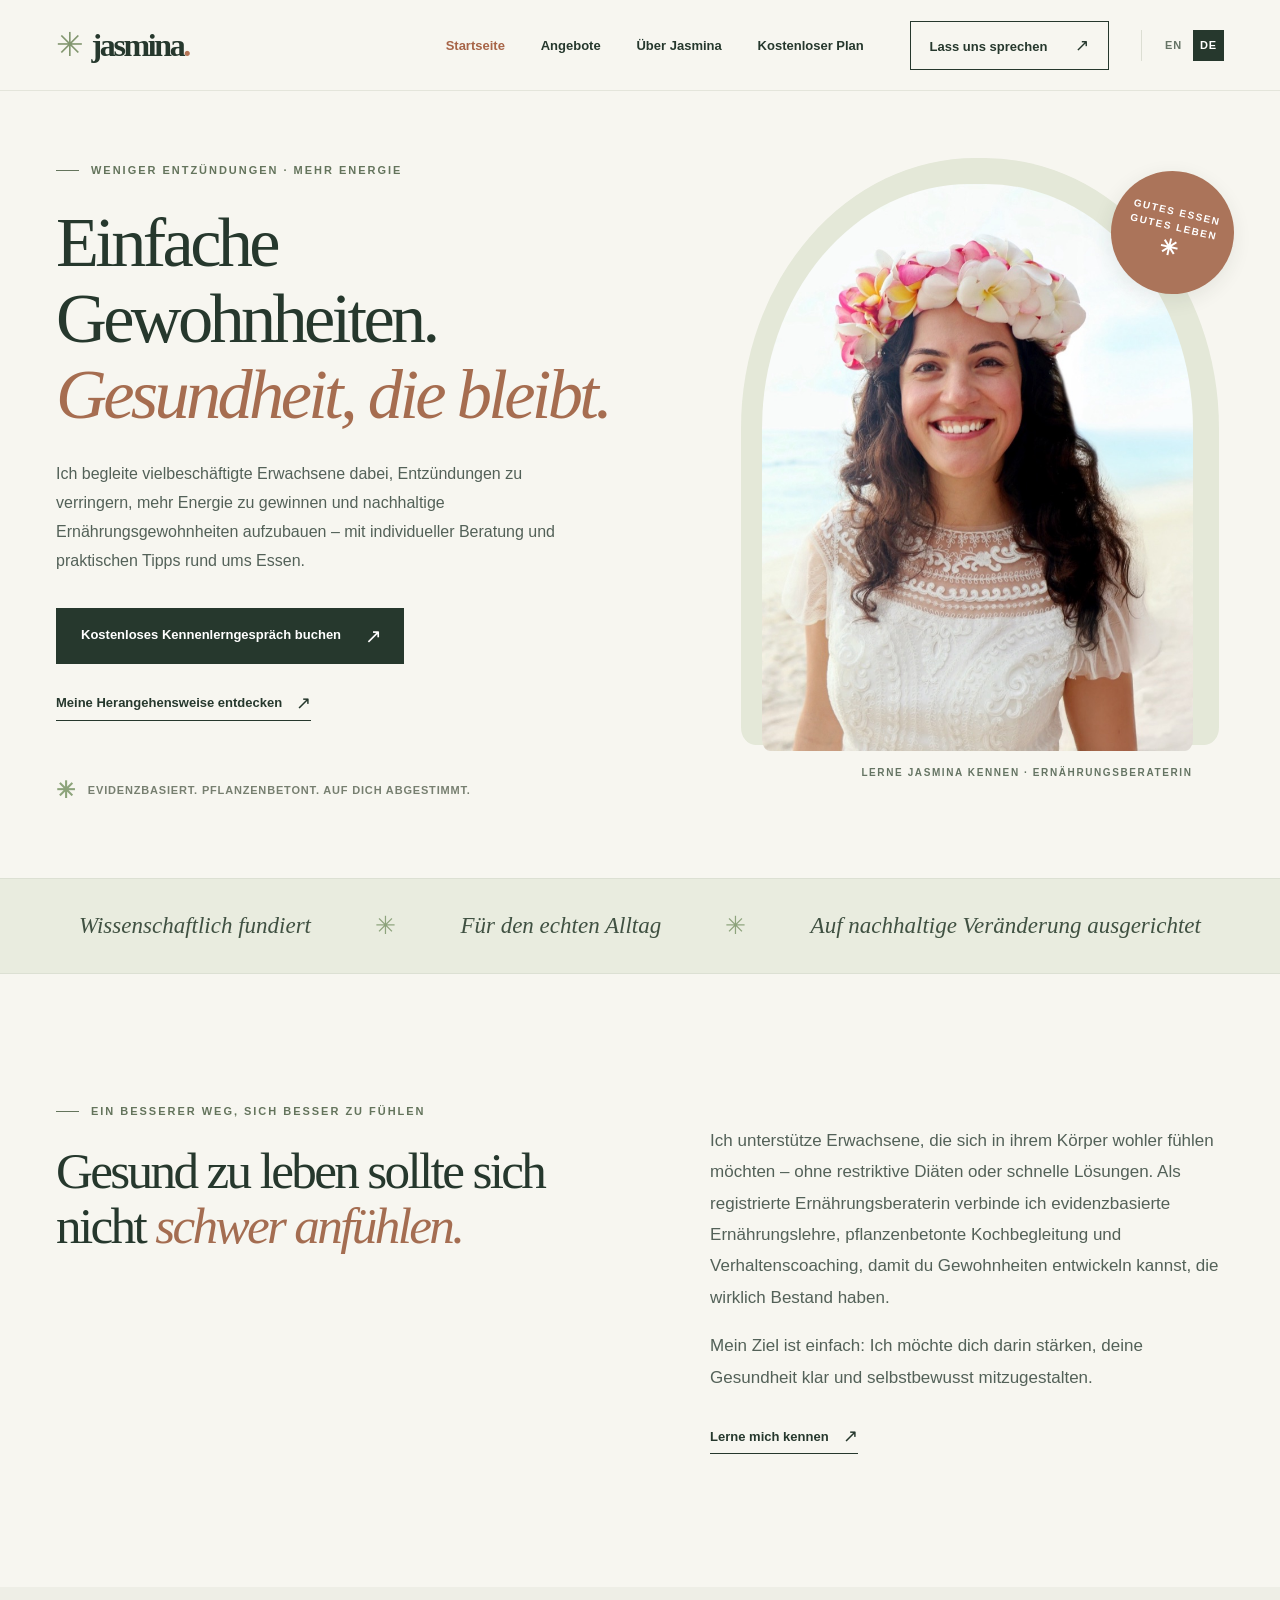
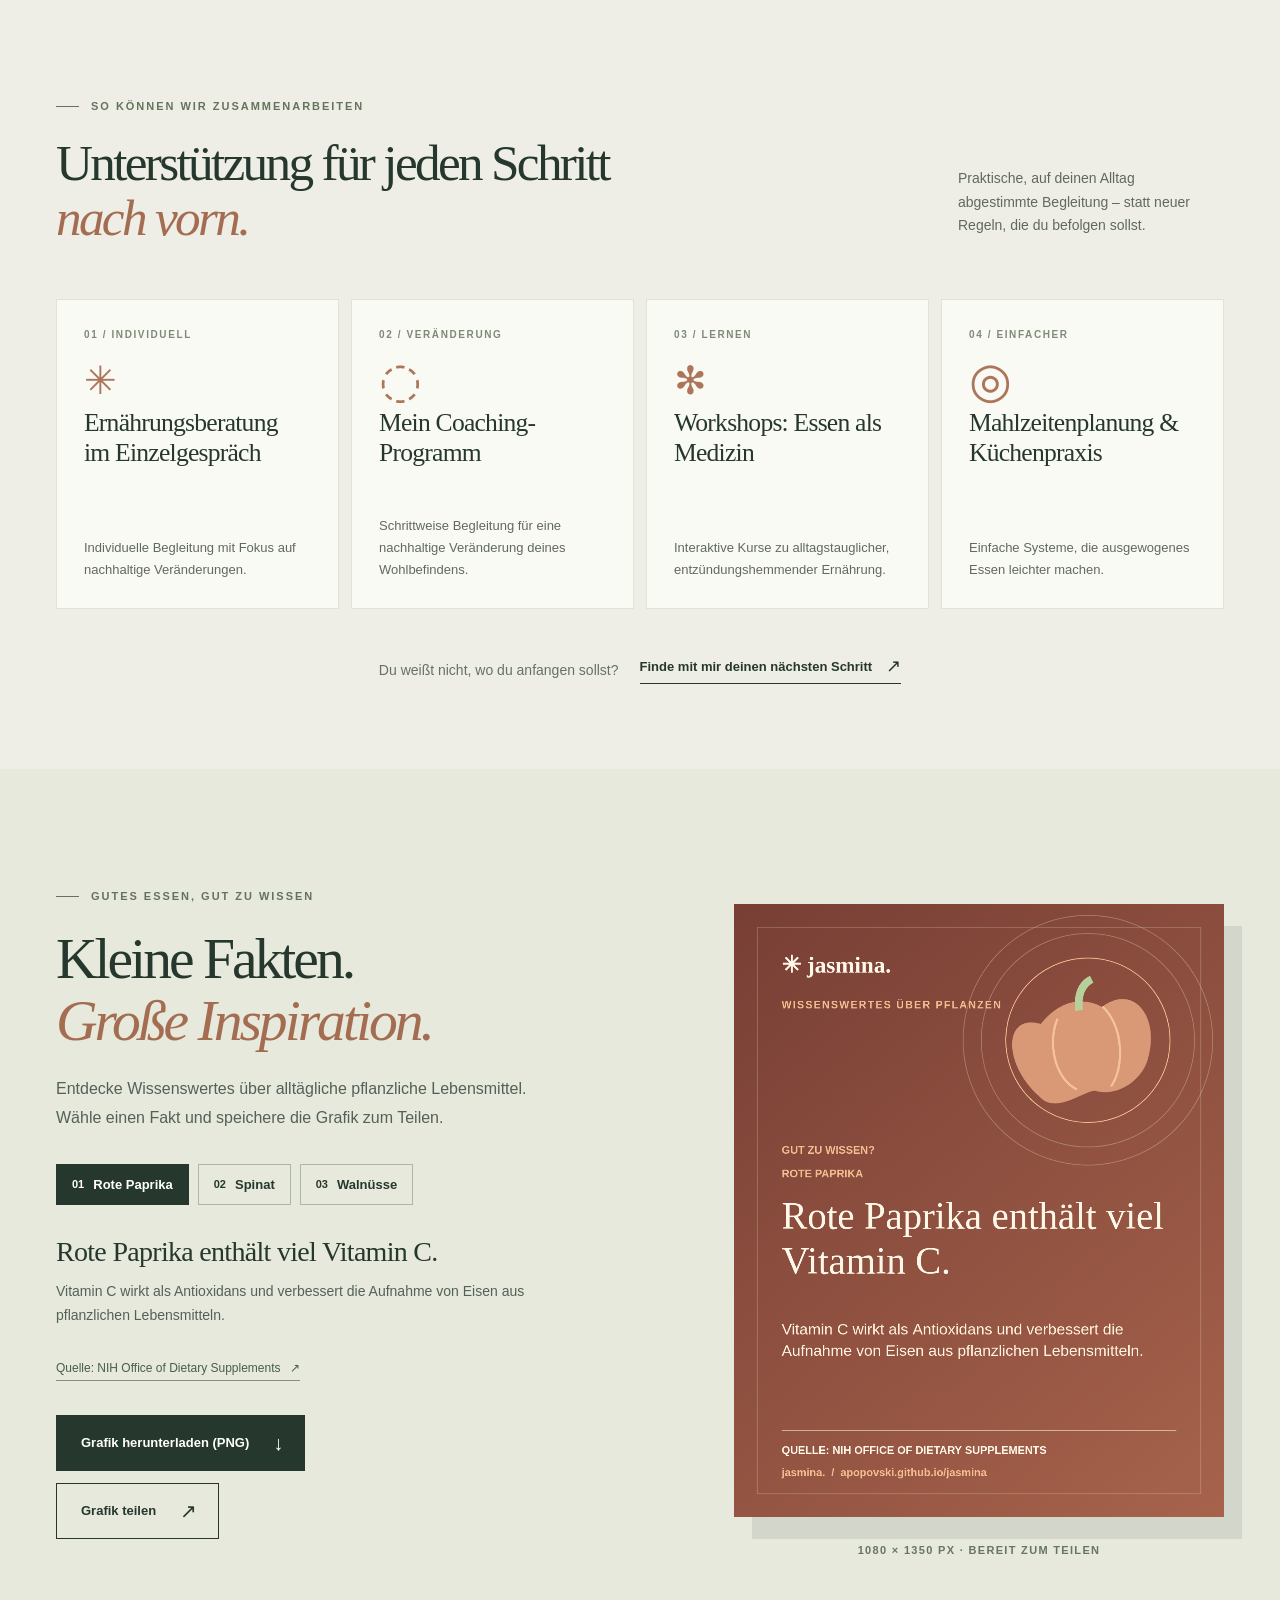
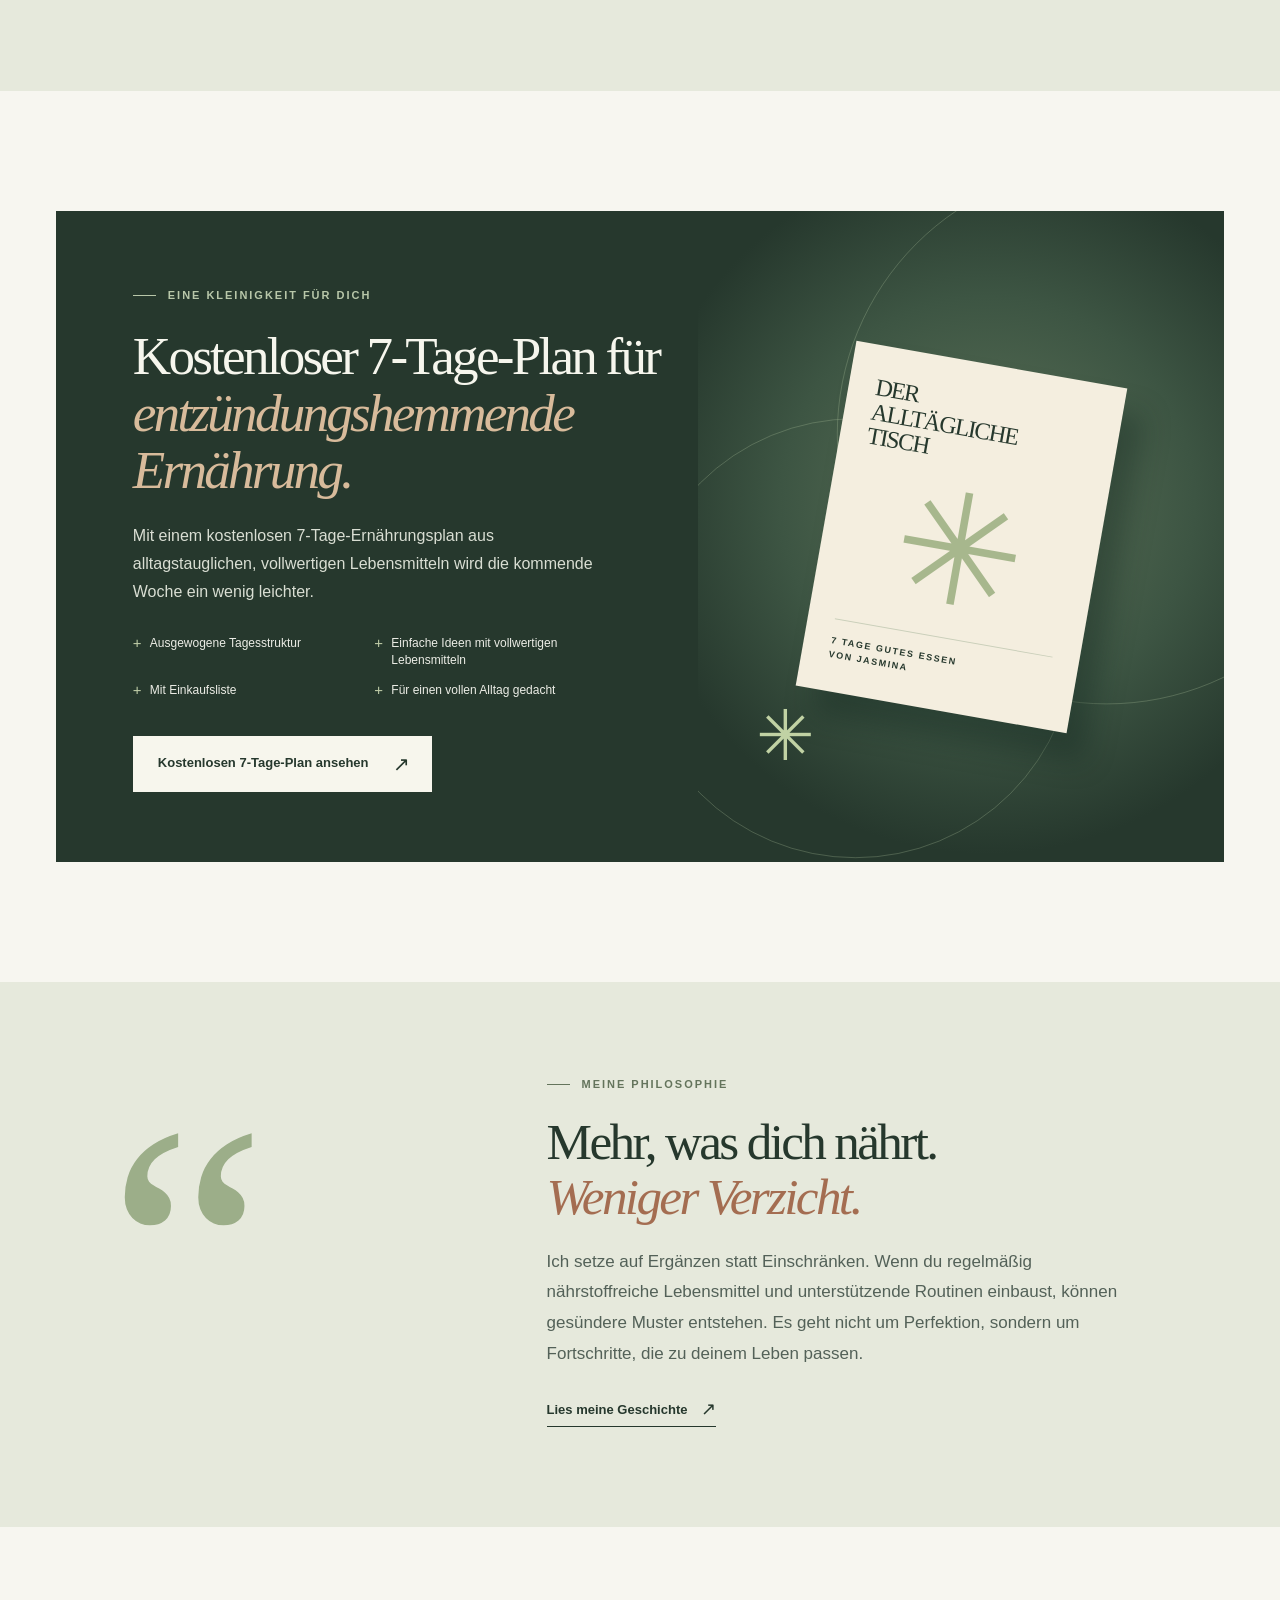
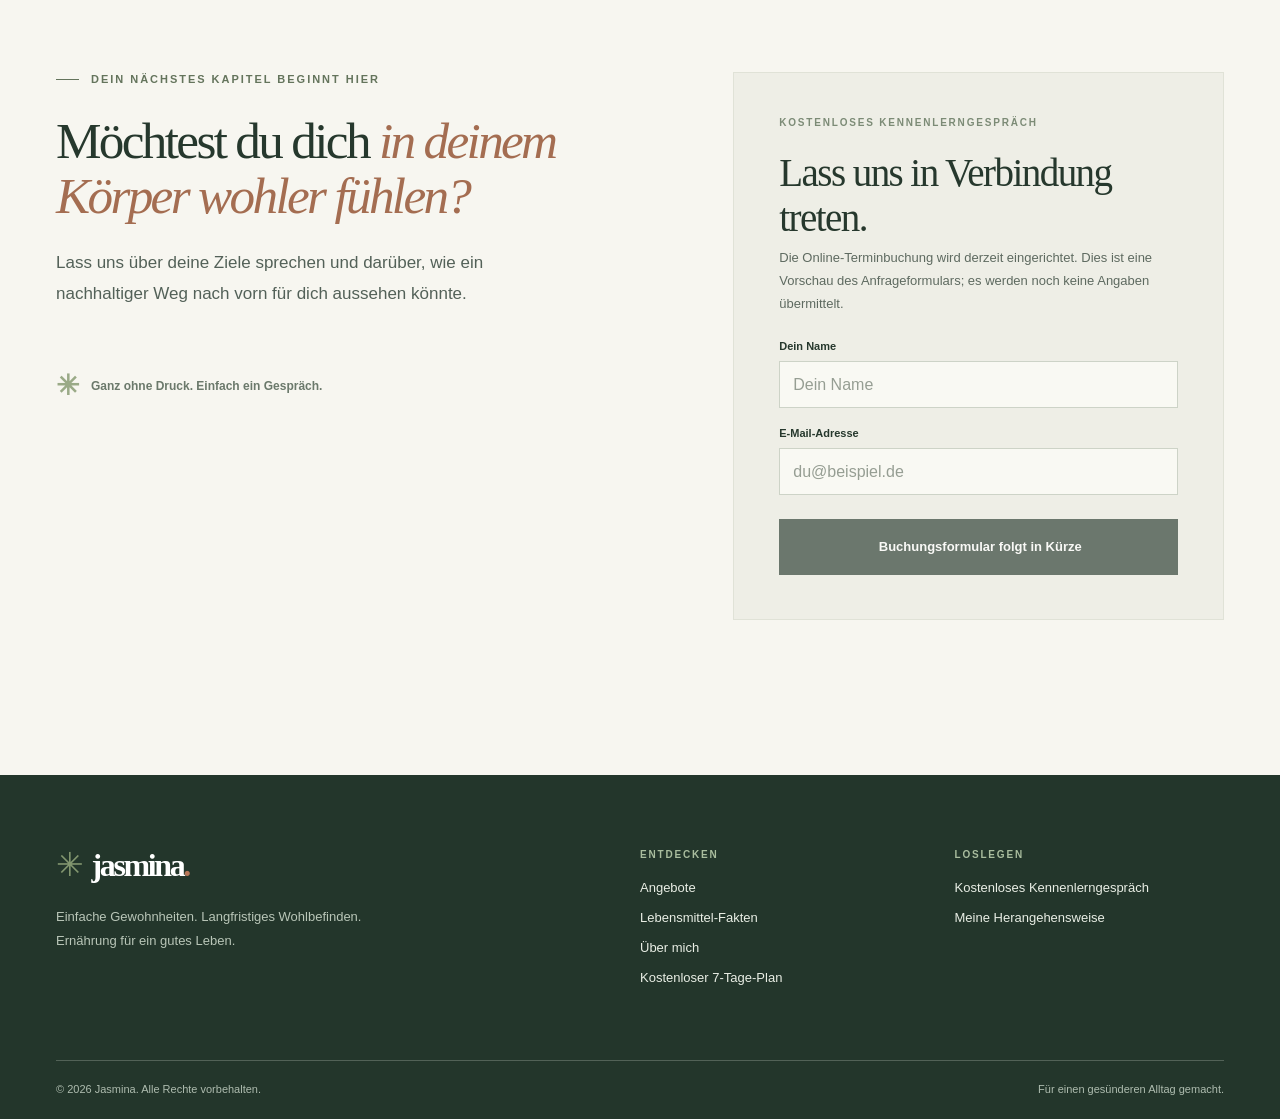
==== de/index.html @ ae45ff2d "Refresh cached sharing assets on published pages Co-authored-by: Copilot <223556219+Copilot@users.no" ====
<!doctype html>
<html lang="de">
  <head>
    <meta charset="utf-8">
    <meta name="viewport" content="width=device-width, initial-scale=1">
    <meta name="theme-color" content="#f7f6f0">
    <meta name="description" content="Individuelle Ernährungsberatung für vielbeschäftigte Erwachsene. Jasmina begleitet dich mit alltagstauglicher, evidenzbasierter Beratung dabei, dein Wohlbefinden zu fördern und nachhaltige Gewohnheiten aufzubauen.">
    <title>Ernährungsberatung für mehr Energie und langfristiges Wohlbefinden | Jasmina</title>
    <link rel="canonical" href="https://apopovski.github.io/jasmina/de/">
    <link rel="alternate" hreflang="en" href="https://apopovski.github.io/jasmina/">
    <link rel="alternate" hreflang="de" href="https://apopovski.github.io/jasmina/de/">
    <link rel="alternate" hreflang="x-default" href="https://apopovski.github.io/jasmina/">
    <link rel="icon" href="../favicon.svg" type="image/svg+xml">
    <link rel="stylesheet" href="../styles.css?v=share-2">
    <link rel="preload" as="image" href="../images/Jasmina-optimized.jpg">
    <meta property="og:type" content="website">
    <meta property="og:title" content="Einfache Gewohnheiten. Langfristiges Wohlbefinden. | Jasmina">
    <meta property="og:description" content="Individuelle, alltagstaugliche Ernährungsberatung für vielbeschäftigte Erwachsene – ohne restriktive Diäten.">
    <script type="application/ld+json">
      {
        "@context": "https://schema.org",
        "@type": "Person",
        "name": "Jasmina",
        "jobTitle": "Registrierte Ernährungsberaterin",
        "description": "Evidenzbasierte Ernährungsberatung, pflanzenbetonte Kochbegleitung und Unterstützung bei Verhaltensänderungen für nachhaltige Gesundheitsgewohnheiten.",
        "knowsAbout": ["Ernährungsberatung", "Entzündungshemmende Ernährung", "Pflanzenbetontes Kochen", "Lebensstilmedizin"]
      }
    </script>
  </head>
  <body>
    <a class="skip-link" href="#main">Zum Inhalt springen</a>
    <header class="site-header">
      <div class="nav-wrap">
        <a class="brand" href="index.html" aria-label="Jasminas Startseite"><span class="brand-icon" aria-hidden="true">✳</span> jasmina<span class="brand-dot">.</span></a>
        <button class="menu-toggle" type="button" aria-label="Navigation öffnen" aria-expanded="false" aria-controls="site-nav">
          <span></span><span></span>
        </button>
        <nav class="site-nav" id="site-nav" aria-label="Hauptnavigation">
          <a href="index.html" aria-current="page">Startseite</a>
          <a href="index.html#services">Angebote</a>
          <a href="about.html">Über Jasmina</a>
          <a href="meal-plan.html">Kostenloser Plan</a>
          <a class="nav-cta" href="#contact">Lass uns sprechen <span aria-hidden="true">↗</span></a>
        </nav>
        <div class="language-switch" aria-label="Sprache wählen"><a href="../index.html" lang="en" hreflang="en" aria-label="Zu Englisch wechseln">EN</a><a href="index.html" lang="de" hreflang="de" aria-current="page" aria-label="Deutsch, aktuelle Sprache">DE</a></div>
      </div>
    </header>

    <main id="main">
      <section class="hero section-shell" aria-labelledby="hero-title">
        <div class="hero-copy">
          <p class="eyebrow"><span class="eyebrow-line"></span> WENIGER ENTZÜNDUNGEN · MEHR ENERGIE</p>
          <h1 id="hero-title">Einfache Gewohnheiten.<br><em>Gesundheit, die bleibt.</em></h1>
          <p class="hero-text">Ich begleite vielbeschäftigte Erwachsene dabei, Entzündungen zu verringern, mehr Energie zu gewinnen und nachhaltige Ernährungsgewohnheiten aufzubauen – mit individueller Beratung und praktischen Tipps rund ums Essen.</p>
          <div class="hero-actions">
            <a class="button button-dark" href="#contact">Kostenloses Kennenlerngespräch buchen <span aria-hidden="true">↗</span></a>
            <a class="text-link" href="#approach">Meine Herangehensweise entdecken <span aria-hidden="true">↗</span></a>
          </div>
          <div class="hero-note"><span class="note-symbol" aria-hidden="true">✳</span> Evidenzbasiert. Pflanzenbetont. Auf dich abgestimmt.</div>
        </div>
        <div class="hero-visual">
          <div class="portrait-backdrop"></div>
          <div class="portrait-frame">
            <img src="../images/Jasmina-optimized.jpg" alt="Jasmina, registrierte Ernährungsberaterin, lächelt im Freien" width="1200" height="1006" fetchpriority="high">
          </div>
          <div class="hero-stamp" aria-hidden="true"><span>GUTES ESSEN<br>GUTES LEBEN</span><span class="stamp-asterisk">✳</span></div>
          <span class="hero-caption">LERNE JASMINA KENNEN · ERNÄHRUNGSBERATERIN</span>
        </div>
      </section>

      <section class="values-band" aria-label="Die Grundlage meiner Arbeit">
        <div class="section-shell values-inner">
          <span>Wissenschaftlich fundiert</span><span class="value-separator" aria-hidden="true">✳</span>
          <span>Für den echten Alltag</span><span class="value-separator" aria-hidden="true">✳</span>
          <span>Auf nachhaltige Veränderung ausgerichtet</span>
        </div>
      </section>

      <section class="section-shell intro-section" id="approach" aria-labelledby="intro-title">
        <div class="section-heading">
          <p class="eyebrow"><span class="eyebrow-line"></span> EIN BESSERER WEG, SICH BESSER ZU FÜHLEN</p>
          <h2 id="intro-title">Gesund zu leben sollte sich nicht <em>schwer anfühlen.</em></h2>
        </div>
        <div class="intro-body">
          <p>Ich unterstütze Erwachsene, die sich in ihrem Körper wohler fühlen möchten – ohne restriktive Diäten oder schnelle Lösungen. Als registrierte Ernährungsberaterin verbinde ich evidenzbasierte Ernährungslehre, pflanzenbetonte Kochbegleitung und Verhaltenscoaching, damit du Gewohnheiten entwickeln kannst, die wirklich Bestand haben.</p>
          <p>Mein Ziel ist einfach: Ich möchte dich darin stärken, deine Gesundheit klar und selbstbewusst mitzugestalten.</p>
          <a class="text-link" href="about.html">Lerne mich kennen <span aria-hidden="true">↗</span></a>
        </div>
      </section>

      <section class="services-section" id="services" aria-labelledby="services-title">
        <div class="section-shell">
          <div class="section-topline">
            <div>
              <p class="eyebrow"><span class="eyebrow-line"></span> SO KÖNNEN WIR ZUSAMMENARBEITEN</p>
              <h2 id="services-title">Unterstützung für jeden Schritt <em>nach vorn.</em></h2>
            </div>
            <p>Praktische, auf deinen Alltag abgestimmte Begleitung – statt neuer Regeln, die du befolgen sollst.</p>
          </div>
          <div class="service-grid">
            <article class="service-card">
              <span class="service-number">01 / INDIVIDUELL</span>
              <span class="service-icon" aria-hidden="true">✳</span>
              <h3>Ernährungsberatung<br>im Einzelgespräch</h3>
              <p>Individuelle Begleitung mit Fokus auf nachhaltige Veränderungen.</p>
            </article>
            <article class="service-card">
              <span class="service-number">02 / VERÄNDERUNG</span>
              <span class="service-icon icon-circle" aria-hidden="true">◌</span>
              <h3>Mein Coaching-<br>Programm</h3>
              <p>Schrittweise Begleitung für eine nachhaltige Veränderung deines Wohlbefindens.</p>
            </article>
            <article class="service-card">
              <span class="service-number">03 / LERNEN</span>
              <span class="service-icon" aria-hidden="true">✻</span>
              <h3>Workshops: Essen als<br>Medizin</h3>
              <p>Interaktive Kurse zu alltagstauglicher, entzündungshemmender Ernährung.</p>
            </article>
            <article class="service-card">
              <span class="service-number">04 / EINFACHER</span>
              <span class="service-icon icon-circle" aria-hidden="true">◎</span>
              <h3>Mahlzeitenplanung &<br>Küchenpraxis</h3>
              <p>Einfache Systeme, die ausgewogenes Essen leichter machen.</p>
            </article>
          </div>
          <div class="services-footer"><span>Du weißt nicht, wo du anfangen sollst?</span><a class="text-link" href="#contact">Finde mit mir deinen nächsten Schritt <span aria-hidden="true">↗</span></a></div>
        </div>
      </section>

      <section class="food-facts-section" id="food-facts" aria-labelledby="facts-title">
        <div class="section-shell facts-layout">
          <div class="facts-copy">
            <p class="eyebrow"><span class="eyebrow-line"></span> GUTES ESSEN, GUT ZU WISSEN</p>
            <h2 id="facts-title">Kleine Fakten.<br><em>Große Inspiration.</em></h2>
            <p>Entdecke Wissenswertes über alltägliche pflanzliche Lebensmittel. Wähle einen Fakt und speichere die Grafik zum Teilen.</p>
            <div class="fact-options" role="group" aria-label="Pflanzliches Lebensmittel auswählen">
              <button type="button" class="fact-option" data-fact="pepper" aria-pressed="true">01 <span>Rote Paprika</span></button>
              <button type="button" class="fact-option" data-fact="spinach" aria-pressed="false">02 <span>Spinat</span></button>
              <button type="button" class="fact-option" data-fact="walnuts" aria-pressed="false">03 <span>Walnüsse</span></button>
            </div>
            <noscript><p>Aktiviere JavaScript, um die Grafiken anzusehen und herunterzuladen.</p></noscript>
            <div class="fact-explanation" aria-live="polite">
              <h3 data-fact-title>Rote Paprika enthält viel Vitamin C.</h3>
              <p data-fact-description>Vitamin C wirkt als Antioxidans und verbessert die Aufnahme von Eisen aus pflanzlichen Lebensmitteln.</p>
            </div>
            <a class="fact-source" data-fact-source href="https://ods.od.nih.gov/factsheets/VitaminC-Consumer/" target="_blank" rel="noopener noreferrer">Quelle: NIH Office of Dietary Supplements <span aria-hidden="true">↗</span></a>
            <button type="button" class="button button-dark fact-download">Grafik herunterladen (PNG) <span aria-hidden="true">↓</span></button>
            <button type="button" class="button fact-share" aria-expanded="false" aria-controls="fact-share-help">Grafik teilen <span aria-hidden="true">↗</span></button>
            <div class="fact-share-help" id="fact-share-help" hidden>
              <h3>Teile die Grafik auf deinen Kanälen.</h3>
              <p>Dein Browser kann das Bild nicht direkt an eine Social-Media-App senden. Lade die PNG-Datei herunter und lade sie auf Instagram, Facebook, Pinterest oder in einer anderen App hoch. Wo verfügbar, kannst du das Bild auch kopieren und in einen Beitrag einfügen. Den passenden Begleittext findest du unten.</p>
              <button type="button" class="fact-copy-image" hidden>Bild kopieren <span aria-hidden="true">↗</span></button>
              <button type="button" class="fact-copy-caption">Begleittext kopieren <span aria-hidden="true">↗</span></button>
            </div>
            <p class="fact-status" role="status" aria-live="polite"></p>
          </div>
          <div class="facts-preview">
            <canvas id="fact-canvas" width="1080" height="1350" role="img" aria-label="Teilbare Jasmina-Ernährungsgrafik über rote Paprika"></canvas>
            <p>1080 × 1350 px · Bereit zum Teilen</p>
          </div>
        </div>
      </section>

      <section class="guide-section section-shell" aria-labelledby="guide-title">
        <div class="guide-card">
          <div class="guide-copy">
            <p class="eyebrow light-eyebrow"><span class="eyebrow-line"></span> EINE KLEINIGKEIT FÜR DICH</p>
            <h2 id="guide-title">Kostenloser 7-Tage-Plan für <em>entzündungshemmende Ernährung.</em></h2>
            <p>Mit einem kostenlosen 7-Tage-Ernährungsplan aus alltagstauglichen, vollwertigen Lebensmitteln wird die kommende Woche ein wenig leichter.</p>
            <ul class="guide-list">
              <li>Ausgewogene Tagesstruktur</li>
              <li>Einfache Ideen mit vollwertigen Lebensmitteln</li>
              <li>Mit Einkaufsliste</li>
              <li>Für einen vollen Alltag gedacht</li>
            </ul>
            <a class="button button-light" href="meal-plan.html">Kostenlosen 7-Tage-Plan ansehen <span aria-hidden="true">↗</span></a>
          </div>
          <div class="guide-art" aria-hidden="true">
            <div class="guide-orbit orbit-one"></div><div class="guide-orbit orbit-two"></div>
            <div class="guide-paper"><span>DER<br>ALLTÄGLICHE<br>TISCH</span><div class="paper-art">✳</div><small>7 TAGE GUTES ESSEN<br>VON JASMINA</small></div>
            <span class="art-sparkle">✳</span>
          </div>
        </div>
      </section>

      <section class="philosophy-section" aria-labelledby="philosophy-title">
        <div class="section-shell philosophy-grid">
          <div class="philosophy-mark" aria-hidden="true">“</div>
          <div>
            <p class="eyebrow"><span class="eyebrow-line"></span> MEINE PHILOSOPHIE</p>
            <h2 id="philosophy-title">Mehr, was dich nährt.<br><em>Weniger Verzicht.</em></h2>
            <p>Ich setze auf Ergänzen statt Einschränken. Wenn du regelmäßig nährstoffreiche Lebensmittel und unterstützende Routinen einbaust, können gesündere Muster entstehen. Es geht nicht um Perfektion, sondern um Fortschritte, die zu deinem Leben passen.</p>
            <a class="text-link" href="about.html">Lies meine Geschichte <span aria-hidden="true">↗</span></a>
          </div>
        </div>
      </section>

      <section class="contact-section section-shell" id="contact" aria-labelledby="contact-title">
        <div class="contact-copy">
          <p class="eyebrow"><span class="eyebrow-line"></span> DEIN NÄCHSTES KAPITEL BEGINNT HIER</p>
          <h2 id="contact-title">Möchtest du dich <em>in deinem Körper wohler fühlen?</em></h2>
          <p>Lass uns über deine Ziele sprechen und darüber, wie ein nachhaltiger Weg nach vorn für dich aussehen könnte.</p>
          <div class="contact-mini"><span aria-hidden="true">✳</span> Ganz ohne Druck. Einfach ein Gespräch.</div>
        </div>
        <div class="contact-panel">
          <span class="panel-kicker">KOSTENLOSES KENNENLERNGESPRÄCH</span>
          <h3>Lass uns in Verbindung treten.</h3>
          <p>Die Online-Terminbuchung wird derzeit eingerichtet. Dies ist eine Vorschau des Anfrageformulars; es werden noch keine Angaben übermittelt.</p>
          <form aria-label="Vorschau des Formulars für ein Kennenlerngespräch">
            <label for="name">Dein Name</label>
            <input id="name" name="name" type="text" placeholder="Dein Name" autocomplete="name" disabled>
            <label for="email">E-Mail-Adresse</label>
            <input id="email" name="email" type="email" placeholder="du@beispiel.de" autocomplete="email" disabled>
            <button class="button button-dark" type="button" disabled>Buchungsformular folgt in Kürze</button>
          </form>
        </div>
      </section>
    </main>

    <footer class="site-footer">
      <div class="section-shell footer-main">
        <div><a class="brand footer-brand" href="index.html"><span class="brand-icon" aria-hidden="true">✳</span> jasmina<span class="brand-dot">.</span></a><p>Einfache Gewohnheiten. Langfristiges Wohlbefinden.<br>Ernährung für ein gutes Leben.</p></div>
        <div class="footer-links"><span>ENTDECKEN</span><a href="index.html#services">Angebote</a><a href="index.html#food-facts">Lebensmittel-Fakten</a><a href="about.html">Über mich</a><a href="meal-plan.html">Kostenloser 7-Tage-Plan</a></div>
        <div class="footer-links"><span>LOSLEGEN</span><a href="index.html#contact">Kostenloses Kennenlerngespräch</a><a href="about.html#approach">Meine Herangehensweise</a></div>
      </div>
      <div class="section-shell footer-bottom"><span>© <span data-year>2026</span> Jasmina. Alle Rechte vorbehalten.</span><span>Für einen gesünderen Alltag gemacht.</span></div>
    </footer>
    <script src="../script.js" defer></script>
    <script src="../food-facts.js?v=share-2" defer></script>
  </body>
</html>
---- styles.css ----
@charset "UTF-8";

:root {
  --cream: #f7f6f0;
  --paper: #fffefa;
  --ink: #26382d;
  --muted: #606960;
  --line: #dcded3;
  --sage: #e6e9da;
  --olive: #aab98e;
  --rust: #b77658;
}

* { box-sizing: border-box; }
[hidden] { display: none !important; }
html { scroll-behavior: smooth; }
body { margin: 0; color: var(--ink); background: var(--cream); font-family: "Avenir Next", Avenir, "Segoe UI", sans-serif; -webkit-font-smoothing: antialiased; }
a { color: inherit; text-decoration: none; }
button, input { font: inherit; }
button { cursor: pointer; }
img { display: block; max-width: 100%; }
h1, h2, h3, p { margin-top: 0; }
h1, h2, h3 { font-weight: 400; }
h1, h2, h3, .guide-paper, .plan-hero-art { font-family: "Iowan Old Style", "Baskerville", "Palatino Linotype", Georgia, serif; }
h1, h2 { letter-spacing: -.052em; line-height: 1.08; }
em { font-weight: 400; }
::selection { background: #b9ca9b; color: var(--ink); }
:focus-visible { outline: 3px solid var(--rust); outline-offset: 4px; }
.skip-link { position: absolute; left: 16px; top: -60px; z-index: 30; background: var(--ink); color: white; padding: 12px 20px; }
.skip-link:focus { top: 12px; }
.section-shell { width: min(100% - 112px, 1360px); margin-inline: auto; }
.site-header { position: relative; z-index: 20; background: var(--cream); border-bottom: 1px solid #e4e5db; }
.nav-wrap { width: min(100% - 112px, 1360px); min-height: 90px; margin: auto; display: flex; align-items: center; justify-content: space-between; gap: 32px; }
.nav-wrap .site-nav { margin-left: auto; }
.brand { display: inline-flex; align-items: center; white-space: nowrap; font-family: "Iowan Old Style", Georgia, serif; font-size: 32px; font-weight: 600; letter-spacing: -.075em; line-height: 1; }
.brand-icon { font-family: Georgia, serif; font-size: 33px; font-weight: 400; margin-right: 10px; color: #82966f; line-height: .8; }
.brand-dot { color: var(--rust); }
.site-nav { display: flex; align-items: center; gap: clamp(18px, 2.8vw, 42px); font-size: 13px; font-weight: 600; }
.site-nav > a:not(.nav-cta) { transition: color .2s ease; }
.site-nav > a:not(.nav-cta):hover, .site-nav a[aria-current] { color: #a76447; }
.nav-cta { border: 1px solid var(--ink); padding: 13px 19px; margin-left: 10px; transition: background .2s, color .2s; }
.nav-cta:hover { background: var(--ink); color: white; }
.nav-cta span { margin-left: 24px; font-size: 17px; font-weight: 400; }
.language-switch { display: inline-flex; align-items: center; flex: none; gap: 4px; padding-left: 16px; border-left: 1px solid var(--line); font-size: 11px; font-weight: 700; letter-spacing: .08em; }
.language-switch a { display: inline-flex; align-items: center; justify-content: center; min-width: 31px; min-height: 31px; color: #667466; }
.language-switch a:hover { color: var(--ink); }
.language-switch a[aria-current="page"] { background: var(--ink); color: white; }
.menu-toggle { display: none; }
.eyebrow { display: flex; align-items: center; gap: 12px; color: #64745c; font-size: 11px; font-weight: 700; line-height: 1.4; letter-spacing: .18em; }
.eyebrow-line { width: 23px; height: 1px; flex: none; background: currentColor; }
.button { min-height: 56px; display: inline-flex; align-items: center; justify-content: space-between; gap: 24px; padding: 16px 21px 16px 24px; font-size: 13px; font-weight: 700; line-height: 1.3; border: 1px solid transparent; transition: transform .2s ease, background .2s ease, color .2s ease; }
.button:hover:not(:disabled) { transform: translateY(-3px); }
.button span { font-size: 20px; line-height: .7; font-weight: 400; }
.button-dark { background: var(--ink); color: white; }
.button-dark:hover:not(:disabled) { background: #3d5846; }
.button-light { background: #f7f6ed; color: var(--ink); }
.button-light:hover { background: #dce6cc; }
.text-link { display: inline-flex; align-items: center; gap: 14px; padding-bottom: 6px; border-bottom: 1px solid currentColor; font-size: 13px; font-weight: 700; white-space: nowrap; transition: gap .2s ease; }
.text-link:hover { gap: 23px; }
.text-link span { font-size: 18px; font-weight: 400; }

.hero { min-height: 682px; display: grid; grid-template-columns: 53% 47%; align-items: center; padding-top: 60px; padding-bottom: 74px; gap: 0; }
.hero-copy { position: relative; z-index: 2; padding: 12px 24px 0 0; }
.hero .eyebrow { margin-bottom: 26px; }
.hero h1 { font-size: clamp(53px, 5.5vw, 88px); max-width: 780px; margin-bottom: 28px; }
.hero h1 em { color: #a66d50; }
.hero-text { max-width: 540px; color: #536158; font-size: clamp(16px, 1.25vw, 18px); line-height: 1.8; margin-bottom: 32px; }
.hero-actions { display: flex; align-items: center; flex-wrap: wrap; gap: 28px; }
.hero-note { display: flex; align-items: center; gap: 12px; margin-top: 56px; color: #777f70; font-size: 11px; font-weight: 700; letter-spacing: .075em; text-transform: uppercase; }
.note-symbol { font-size: 23px; color: #8ca37a; }
.hero-visual { position: relative; align-self: stretch; min-height: 550px; margin-left: 24px; display: flex; align-items: center; justify-content: center; }
.portrait-backdrop { position: absolute; inset: 1% 1% 9% 8%; background: #e4e8d8; border-radius: 49% 49% 3% 3% / 46% 46% 3% 3%; }
.portrait-frame { position: absolute; inset: 5% 6% 8% 12%; overflow: hidden; border-radius: 48% 48% 2% 2% / 43% 43% 2% 2%; background: #eceee3; }
.portrait-frame img { width: 100%; height: 100%; object-fit: cover; object-position: 50% center; }
.hero-stamp { position: absolute; z-index: 1; top: 3%; right: -2%; width: 123px; height: 123px; display: flex; flex-direction: column; align-items: center; justify-content: center; gap: 4px; border-radius: 50%; color: white; background: #ab745a; transform: rotate(13deg); text-align: center; font-size: 10px; font-weight: 700; letter-spacing: .16em; line-height: 1.45; box-shadow: 0 6px 20px #26382d18; }
.stamp-asterisk { font-size: 22px; line-height: 1; }
.hero-caption { position: absolute; bottom: 4%; right: 6%; color: #657463; font-size: 10px; font-weight: 700; letter-spacing: .16em; }
.values-band { border-top: 1px solid #dce0d3; border-bottom: 1px solid #dce0d3; background: #e9ecdf; }
.values-inner { min-height: 94px; display: flex; align-items: center; justify-content: space-around; gap: 18px; color: #405142; text-align: center; font-family: "Iowan Old Style", Georgia, serif; font-size: clamp(17px, 1.8vw, 23px); font-style: italic; }
.value-separator { color: #8da37c; font-size: 25px; font-style: normal; }
.intro-section { display: grid; grid-template-columns: 48% 44%; justify-content: space-between; gap: 8%; padding-top: 130px; padding-bottom: 133px; }
.intro-section h2, .section-topline h2, .philosophy-section h2, .contact-section h2, .belief-grid h2, .support-section h2, .story-grid h2, .facts-section h2, .about-cta h2, .plan-section-heading h2, .grocery-section h2 { font-size: clamp(42px, 4vw, 62px); }
.section-heading h2 { max-width: 520px; margin: 24px 0 0; }
.section-heading h2 em, .section-topline h2 em, .philosophy-section h2 em, .contact-section h2 em, .belief-grid h2 em, .support-section h2 em, .story-grid h2 em, .facts-section h2 em, .plan-section-heading h2 em, .grocery-section h2 em { color: #a46d51; }
.intro-body { padding-top: 21px; }
.intro-body p { max-width: 510px; font-size: 17px; line-height: 1.85; color: #536158; margin-bottom: 17px; }
.intro-body .text-link { margin-top: 15px; }
.services-section { background: #eeeee6; padding: 112px 0 85px; }
.section-topline { display: flex; align-items: end; justify-content: space-between; gap: 40px; margin-bottom: 54px; }
.section-topline h2 { max-width: 650px; margin: 20px 0 0; }
.section-topline > p { max-width: 260px; margin: 0 6px 7px 0; color: var(--muted); line-height: 1.7; font-size: 14px; }
.service-grid { display: grid; grid-template-columns: repeat(4, 1fr); gap: 12px; }
.service-card { min-height: 310px; display: flex; flex-direction: column; align-items: flex-start; padding: 29px 27px 27px; background: #fafaf5; border: 1px solid #e1e3d8; transition: transform .25s, box-shadow .25s; }
.service-card:hover { transform: translateY(-5px); box-shadow: 0 16px 34px #23352510; }
.service-number { color: #7e8b78; font-size: 10px; letter-spacing: .16em; font-weight: 700; }
.service-icon { margin: 21px 0 8px; color: #ad765b; font-size: 39px; line-height: 1; }
.service-icon.icon-circle { font-family: Georgia, serif; font-size: 49px; margin-top: 16px; margin-bottom: 3px; }
.service-card h3 { font-size: clamp(23px, 2vw, 30px); line-height: 1.18; letter-spacing: -.03em; margin-bottom: 16px; }
.service-card p { margin: auto 0 0; color: var(--muted); font-size: 13px; line-height: 1.7; }
.services-footer { display: flex; align-items: center; justify-content: center; gap: 21px; margin-top: 46px; font-size: 14px; color: #667266; }
.services-footer .text-link { color: var(--ink); }
.food-facts-section { padding: 120px 0; background: #e6e9dc; }
.facts-layout { display: grid; grid-template-columns: minmax(0, 1fr) minmax(0, .87fr); align-items: center; gap: clamp(45px, 8vw, 125px); }
.facts-copy h2 { max-width: 650px; margin: 23px 0; font-size: clamp(43px, 4.5vw, 68px); }
.facts-copy h2 em { color: #a46d51; }
.facts-copy > p:not(.eyebrow, .fact-status) { max-width: 520px; color: #536158; font-size: 16px; line-height: 1.8; }
.fact-options { display: flex; flex-wrap: wrap; gap: 9px; margin: 31px 0 29px; }
.fact-option { display: inline-flex; align-items: center; gap: 9px; padding: 12px 15px; border: 1px solid #aab9a6; background: transparent; color: var(--ink); font-size: 11px; font-weight: 700; transition: background .2s, color .2s; }
.fact-option span { font-size: 13px; }
.fact-option:hover, .fact-option[aria-pressed="true"] { background: var(--ink); color: white; border-color: var(--ink); }
.fact-explanation { min-height: 124px; }
.fact-explanation h3 { max-width: 530px; margin-bottom: 10px; font-size: 28px; line-height: 1.25; letter-spacing: -.025em; }
.fact-explanation p { max-width: 520px; margin-bottom: 16px; color: #536158; font-size: 14px; line-height: 1.75; }
.fact-source { display: inline-flex; gap: 9px; border-bottom: 1px solid #83927e; padding-bottom: 4px; color: #485e4e; font-size: 12px; line-height: 1.4; }
.fact-source:hover { color: #a46d51; }
.fact-download { display: flex; width: fit-content; margin-top: 34px; }
.fact-share { width: fit-content; margin-top: 12px; border-color: var(--ink); color: var(--ink); background: transparent; }
.fact-share:hover { background: #d5decd; }
.fact-share-help { max-width: 530px; margin-top: 18px; padding: 22px; border: 1px solid #b7c4b0; background: #f5f6ee; }
.fact-share-help h3 { margin: 0 0 9px; font-size: 25px; line-height: 1.2; }
.fact-share-help p { margin: 0 0 16px; color: #536158; font-size: 13px; line-height: 1.65; }
.fact-copy-caption, .fact-copy-image { padding: 0 0 5px; margin: 0 15px 9px 0; border: 0; border-bottom: 1px solid currentColor; background: transparent; color: var(--ink); font-size: 13px; font-weight: 700; }
.fact-copy-caption:hover, .fact-copy-image:hover { color: #a46d51; }
.fact-status { min-height: 20px; margin: 12px 0 0; color: #526652; font-size: 12px; }
.facts-preview { width: min(100%, 490px); justify-self: end; }
.facts-preview canvas { display: block; width: 100%; height: auto; aspect-ratio: 4 / 5; background: #783f35; box-shadow: 18px 22px 0 rgba(38, 56, 45, .1); }
.facts-preview p { margin: 27px 0 0; color: #667666; font-size: 11px; font-weight: 700; letter-spacing: .12em; text-transform: uppercase; text-align: center; }
.guide-section { padding-top: 120px; padding-bottom: 120px; }
.guide-card { display: grid; grid-template-columns: 55% 45%; min-height: 580px; overflow: hidden; background: var(--ink); color: #f6f6ed; }
.guide-copy { padding: clamp(55px, 6vw, 90px) 4% 70px clamp(48px, 6vw, 88px); position: relative; z-index: 1; }
.light-eyebrow { color: #b8c7a9; }
.guide-copy h2 { font-size: clamp(42px, 4.15vw, 67px); max-width: 600px; margin: 24px 0 22px; }
.guide-copy h2 em { color: #d8bb9b; }
.guide-copy > p:not(.eyebrow) { max-width: 470px; color: #d9ded3; line-height: 1.75; font-size: 16px; }
.guide-list { display: grid; grid-template-columns: 1fr 1fr; gap: 13px 23px; max-width: 460px; margin: 29px 0 36px; padding: 0; list-style: none; }
.guide-list li { position: relative; padding-left: 17px; color: #ecede6; font-size: 12px; line-height: 1.45; }
.guide-list li::before { content: "+"; position: absolute; left: 0; color: #c0cda8; font-size: 15px; line-height: 1; }
.guide-art { min-height: 500px; position: relative; display: flex; align-items: center; justify-content: center; background: radial-gradient(circle at 55% 45%, #5d7359 0%, #3d5543 45%, #26382d 76%); overflow: hidden; }
.guide-orbit { position: absolute; width: 540px; aspect-ratio: 1; border: 1px solid #adc29c49; border-radius: 50%; }
.orbit-one { transform: translate(27%, -19%); }
.orbit-two { transform: translate(-24%, 23%); width: 440px; }
.guide-paper { width: min(55%, 275px); min-height: 350px; padding: 30px 27px; display: flex; flex-direction: column; justify-content: space-between; background: #f4eedf; color: var(--ink); box-shadow: 21px 25px 28px #0f211b5c; transform: rotate(10deg); font-size: 24px; line-height: 1.03; letter-spacing: -.06em; }
.guide-paper .paper-art { align-self: center; color: #a7b78d; font-family: Georgia, serif; font-size: 155px; line-height: .8; }
.guide-paper small { border-top: 1px solid #cbd0bb; padding-top: 15px; font-family: "Avenir Next", Avenir, sans-serif; font-size: 9px; font-weight: 700; letter-spacing: .18em; line-height: 1.5; }
.art-sparkle { position: absolute; bottom: 13%; left: 11%; color: #c1d2a4; font-size: 70px; }
.philosophy-section { background: #e6e9dc; }
.philosophy-grid { display: grid; grid-template-columns: 34% 58%; justify-content: space-between; align-items: center; min-height: 510px; padding-top: 95px; padding-bottom: 100px; }
.philosophy-mark { color: #9cae89; align-self: center; padding-left: 13%; font-family: Georgia, serif; font-size: clamp(250px, 28vw, 410px); line-height: .5; }
.philosophy-section h2 { margin: 22px 0; }
.philosophy-section p:not(.eyebrow) { max-width: 590px; color: #536158; font-size: 17px; line-height: 1.8; }
.philosophy-section .text-link { margin-top: 12px; }
.contact-section { display: grid; grid-template-columns: 49% 42%; justify-content: space-between; gap: 8%; padding-top: 145px; padding-bottom: 155px; }
.contact-copy h2 { margin: 25px 0 25px; }
.contact-copy > p:not(.eyebrow) { max-width: 480px; color: #536158; font-size: 17px; line-height: 1.8; }
.contact-mini { display: flex; align-items: center; gap: 12px; margin-top: 60px; color: #6b796b; font-size: 12px; font-weight: 700; }
.contact-mini span { color: #9aaa87; font-size: 28px; }
.contact-panel { background: #eeeee6; border: 1px solid #e0e2d7; padding: 39px clamp(27px, 3.5vw, 52px) 44px; }
.panel-kicker { color: #7c8b76; font-size: 10px; font-weight: 700; letter-spacing: .18em; }
.contact-panel h3 { margin: 20px 0 7px; font-size: 39px; letter-spacing: -.04em; }
.contact-panel > p { color: #5e6a60; font-size: 13px; line-height: 1.75; margin-bottom: 25px; }
.contact-panel form { display: flex; flex-direction: column; }
.contact-panel label { margin-bottom: 9px; font-size: 11px; font-weight: 700; }
.contact-panel input { width: 100%; height: 47px; padding: 11px 13px; margin-bottom: 19px; border: 1px solid #cdd3c7; border-radius: 0; background: #f9f9f3; color: var(--ink); }
.contact-panel input:disabled { opacity: 1; }
.contact-panel input::placeholder { color: #969e93; }
.contact-panel button { width: 100%; margin-top: 5px; justify-content: center; }
.contact-panel button:disabled { opacity: .65; cursor: not-allowed; }
.site-footer { background: #23362b; color: #e9eee5; }
.footer-main { display: grid; grid-template-columns: 2fr 1fr 1fr; gap: 45px; padding-top: 74px; padding-bottom: 75px; }
.footer-brand { color: white; }
.footer-main p { color: #b9c6b8; font-size: 13px; line-height: 1.8; margin: 24px 0 0; }
.footer-links { display: flex; flex-direction: column; align-items: flex-start; gap: 15px; font-size: 13px; }
.footer-links > span { margin-bottom: 5px; color: #a9bd9e; font-size: 10px; font-weight: 700; letter-spacing: .18em; }
.footer-links a:hover { text-decoration: underline; text-underline-offset: 4px; }
.footer-bottom { display: flex; justify-content: space-between; gap: 20px; padding-top: 22px; padding-bottom: 24px; border-top: 1px solid #526257; color: #aebcaf; font-size: 11px; }

/* About */
.page-hero { display: grid; grid-template-columns: 54% 39%; justify-content: space-between; align-items: center; min-height: 700px; gap: 5%; padding-top: 70px; padding-bottom: 95px; }
.page-hero h1 { font-size: clamp(53px, 5.15vw, 82px); margin: 27px 0 27px; }
.page-hero h1 em { color: #a46d51; }
.page-hero-copy > p:not(.eyebrow) { max-width: 560px; color: #536158; font-size: 17px; line-height: 1.85; }
.page-hero .button { margin-top: 16px; }
.about-photo-wrap { position: relative; height: 540px; background: #e4e8d8; border-radius: 48% 48% 2% 2% / 37% 37% 2% 2%; }
.about-photo-wrap img { width: 100%; height: 100%; object-fit: cover; border-radius: inherit; }
.about-photo-wrap span { position: absolute; bottom: -36px; right: -24px; padding: 28px 23px; background: #aa745b; color: white; font-size: 10px; font-weight: 700; letter-spacing: .18em; transform: rotate(-6deg); }
.about-belief { background: #e6e9dc; padding: 115px 0; }
.belief-grid { display: grid; grid-template-columns: 27% 68%; gap: 5%; }
.belief-grid .eyebrow { align-self: start; margin-top: 12px; }
.belief-grid h2 { max-width: 790px; margin-bottom: 24px; }
.belief-grid p:not(.eyebrow) { max-width: 680px; color: #536158; font-size: 17px; line-height: 1.8; }
.support-section { padding-top: 130px; padding-bottom: 140px; }
.support-section h2 { max-width: 700px; margin: 23px 0 61px; }
.support-grid { display: grid; grid-template-columns: repeat(3, 1fr); gap: 12px; }
.support-grid article { padding: 30px; min-height: 235px; background: #eeeee6; border: 1px solid #e1e3d8; }
.support-grid article span { color: #8b9a80; font-size: 11px; letter-spacing: .15em; }
.support-grid h3 { margin: 41px 0 12px; font-size: 33px; }
.support-grid p { max-width: 275px; color: #5b695e; line-height: 1.7; font-size: 14px; }
.story-section { background: #f0f0e8; padding: 125px 0; }
.story-grid { display: grid; grid-template-columns: 39% 52%; justify-content: space-between; gap: 6%; align-items: center; }
.story-decoration { position: relative; min-height: 475px; display: flex; flex-direction: column; align-items: center; justify-content: space-between; padding: 58px 20px 16px; overflow: hidden; background: #dce3d1; color: var(--ink); text-align: center; font-family: "Iowan Old Style", Georgia, serif; font-size: 35px; line-height: 1.15; letter-spacing: -.05em; }
.story-decoration::before, .story-decoration::after { content: ""; position: absolute; width: 370px; height: 370px; border: 1px solid #a9bd9d; border-radius: 50%; }
.story-decoration::before { top: 22%; left: -30%; }.story-decoration::after { top: 34%; right: -40%; }
.story-decoration b { color: #aeba9b; font-family: Georgia, serif; font-weight: 400; font-size: 225px; line-height: .85; }
.story-grid h2 { margin: 24px 0; }
.story-grid p:not(.eyebrow) { color: #536158; font-size: 16px; line-height: 1.85; }
.facts-section { display: grid; grid-template-columns: 41% 53%; justify-content: space-between; gap: 5%; padding-top: 130px; padding-bottom: 140px; }
.facts-section h2 { margin: 24px 0; }
.facts-section ul { margin: 0; padding: 0; list-style: none; }
.facts-section li { padding: 17px 6px; border-bottom: 1px solid #d8ddd2; color: #4d5b50; font-size: 15px; line-height: 1.45; }
.facts-section li::before { content: "+"; display: inline-block; margin-right: 17px; color: #a2b18e; font-size: 17px; }
.about-cta { padding: 72px 8%; margin-bottom: 120px; background: var(--ink); color: white; text-align: center; }
.about-cta .eyebrow { justify-content: center; }
.about-cta h2 { max-width: 770px; margin: 20px auto 30px; }
.about-cta h2 em { color: #d8bb9b; }

/* Printable guide */
.plan-hero { display: grid; grid-template-columns: 58% 34%; justify-content: space-between; gap: 5%; align-items: center; padding-top: 90px; padding-bottom: 105px; }
.plan-hero h1 { font-size: clamp(55px, 5.5vw, 86px); margin: 24px 0 25px; }
.plan-hero h1 em { color: #a46d51; }
.plan-hero p:not(.eyebrow) { max-width: 570px; color: #536158; font-size: 17px; line-height: 1.8; }
.print-button { margin-top: 15px; }
.plan-hero-art { min-height: 430px; display: flex; flex-direction: column; align-items: center; justify-content: space-between; padding: 45px 30px 27px; overflow: hidden; background: #dce5d2; color: var(--ink); text-align: center; font-size: clamp(32px, 3.8vw, 57px); line-height: 1; letter-spacing: -.05em; }
.plan-hero-art b { color: #a8b991; font-family: Georgia, serif; font-size: 190px; font-weight: 400; line-height: .7; }
.plan-hero-art small { width: 100%; padding-top: 18px; border-top: 1px solid #b2c1a9; font-family: "Avenir Next", Avenir, sans-serif; font-size: 10px; letter-spacing: .2em; font-weight: 700; }
.plan-content { padding-bottom: 125px; }
.plan-intro { display: grid; grid-template-columns: 1fr 1fr; gap: 50px; padding: 40px 0 95px; border-top: 1px solid var(--line); }
.plan-intro p { color: #536158; font-size: 15px; line-height: 1.75; }
.plan-section-heading h2 { margin: 20px 0 45px; }
.day-grid { display: grid; grid-template-columns: repeat(2, 1fr); gap: 14px; }
.day-card { background: #efefe7; border: 1px solid #e0e2d7; padding: 32px 36px 34px; break-inside: avoid; }
.day-card > span { color: #819174; font-size: 11px; letter-spacing: .18em; font-weight: 700; }
.day-card h3 { margin: 15px 0 23px; font-size: 34px; letter-spacing: -.04em; }
.day-card dl { margin: 0; }
.day-card dt { margin-top: 16px; color: #3f5644; font-size: 11px; font-weight: 700; text-transform: uppercase; letter-spacing: .1em; }
.day-card dd { margin: 4px 0 0; color: #59665d; font-size: 14px; line-height: 1.6; }
.grocery-section { display: grid; grid-template-columns: 31% 62%; justify-content: space-between; gap: 6%; padding: 100px 0 95px; }
.grocery-section h2 { margin: 20px 0; }
.grocery-section > div:first-child > p:not(.eyebrow) { color: #536158; font-size: 15px; line-height: 1.75; }
.grocery-grid { display: grid; grid-template-columns: 1fr 1fr; gap: 30px 35px; }
.grocery-grid div { border-top: 1px solid #cfd6c9; padding-top: 17px; }
.grocery-grid h3 { font-size: 24px; margin-bottom: 8px; }
.grocery-grid p { color: #5b695e; font-size: 13px; line-height: 1.75; }
.plan-bottom { display: flex; justify-content: space-between; align-items: center; gap: 25px; padding-top: 35px; border-top: 1px solid var(--line); }
.plan-bottom p { margin: 0; font-family: "Iowan Old Style", Georgia, serif; font-size: 26px; font-style: italic; }

@media (max-width: 1100px) {
  .section-shell, .nav-wrap { width: min(100% - 72px, 1360px); }
  .nav-wrap { gap: 18px; }
  .site-nav { gap: 15px; }
  .nav-cta { margin-left: 0; }
  .nav-cta span { margin-left: 8px; }
  .language-switch { padding-left: 10px; }
  .service-grid { grid-template-columns: repeat(2, minmax(0, 1fr)); }
  .hero { grid-template-columns: 52% 48%; min-height: 620px; }
  .hero h1 { font-size: clamp(48px, 5.3vw, 68px); }
  .hero-visual { min-height: 490px; }
  .service-card { padding: 23px; }
  .service-card h3 { font-size: 23px; }
  .guide-card { grid-template-columns: 57% 43%; }
  .guide-copy { padding-left: 48px; }
}
@media (max-width: 760px) {
  .section-shell, .nav-wrap { width: min(100% - 40px, 560px); }
  .nav-wrap { min-height: 70px; }
  .brand { font-size: 28px; }
  .brand-icon { font-size: 28px; }
  .nav-wrap .site-nav { margin-left: 0; }
  .language-switch { margin-left: auto; order: 1; }
  .menu-toggle { order: 2; }
  .menu-toggle { width: 43px; height: 43px; display: flex; flex-direction: column; align-items: center; justify-content: center; gap: 7px; border: 1px solid #b9c4b5; background: transparent; }
  .menu-toggle span { width: 21px; height: 1px; background: var(--ink); }
  .site-nav { display: none; position: absolute; top: 70px; left: 0; right: 0; padding: 24px 20px 30px; flex-direction: column; align-items: stretch; gap: 22px; background: var(--cream); border-bottom: 1px solid var(--line); box-shadow: 0 15px 22px #26382d14; font-size: 15px; }
  .site-nav.is-open { display: flex; }
  .nav-cta { margin: 4px 0 0; display: flex; justify-content: space-between; }
  .hero { display: flex; flex-direction: column; align-items: stretch; padding-top: 56px; padding-bottom: 46px; }
  .hero-copy { padding: 0; }
  .hero h1 { font-size: clamp(49px, 10vw, 70px); margin-bottom: 22px; }
  .hero-text { font-size: 16px; }
  .hero-actions { gap: 20px; }
  .hero-note { margin-top: 35px; font-size: 10px; }
  .hero-visual { width: 100%; min-height: 470px; align-self: center; margin: 40px 0 0; }
  .portrait-backdrop { inset: 1% 6% 10% 6%; }
  .portrait-frame { inset: 5% 10% 9% 10%; }
  .hero-stamp { right: 0; width: 94px; height: 94px; font-size: 8px; }
  .hero-caption { bottom: 3%; right: 10%; font-size: 9px; }
  .values-inner { min-height: 78px; flex-wrap: wrap; justify-content: center; gap: 7px 12px; padding: 16px 0; font-size: 15px; }
  .value-separator { font-size: 15px; }
  .intro-section { display: block; padding-top: 83px; padding-bottom: 92px; }
  .intro-body { padding-top: 22px; }
  .intro-body p { font-size: 16px; }
  .intro-section h2, .section-topline h2, .philosophy-section h2, .contact-section h2, .belief-grid h2, .support-section h2, .story-grid h2, .facts-section h2, .about-cta h2, .plan-section-heading h2, .grocery-section h2 { font-size: clamp(42px, 8vw, 57px); }
  .services-section { padding: 86px 0 73px; }
  .food-facts-section { padding: 85px 0 93px; }
  .facts-layout { grid-template-columns: 1fr; gap: 40px; }
  .facts-copy h2 { font-size: clamp(42px, 8vw, 57px); }
  .facts-preview { width: min(100% - 16px, 460px); margin-inline: auto; justify-self: center; }
  .section-topline { display: block; margin-bottom: 35px; }
  .section-topline > p { margin-top: 19px; }
  .service-grid { grid-template-columns: repeat(2, minmax(0, 1fr)); }
  .service-card { min-height: 270px; padding: 23px 18px; }
  .service-card h3 { font-size: 23px; }
  .services-footer { flex-wrap: wrap; gap: 10px 18px; margin-top: 34px; }
  .guide-section { padding-top: 82px; padding-bottom: 82px; }
  .guide-card { display: flex; flex-direction: column; }
  .guide-copy { padding: 58px 28px 45px; }
  .guide-copy h2 { font-size: clamp(43px, 8vw, 58px); }
  .guide-art { min-height: 385px; }
  .guide-paper { min-height: 280px; width: 210px; font-size: 18px; }
  .guide-paper .paper-art { font-size: 110px; }
  .philosophy-grid { display: block; min-height: auto; padding-top: 85px; padding-bottom: 90px; }
  .philosophy-mark { display: none; }
  .contact-section { display: block; padding-top: 90px; padding-bottom: 95px; }
  .contact-mini { margin: 27px 0 38px; }
  .footer-main { grid-template-columns: 1fr 1fr; gap: 45px 20px; padding-top: 60px; padding-bottom: 60px; }
  .footer-main > div:first-child { grid-column: 1 / -1; }
  .footer-bottom { font-size: 10px; }
  .page-hero { display: flex; flex-direction: column; align-items: stretch; gap: 55px; padding-top: 75px; padding-bottom: 95px; }
  .page-hero h1, .plan-hero h1 { font-size: clamp(52px, 9vw, 70px); }
  .about-photo-wrap { width: 90%; height: 430px; margin: auto; }
  .belief-grid { display: block; }
  .about-belief { padding: 85px 0; }
  .belief-grid h2 { margin-top: 26px; }
  .support-section { padding-top: 85px; padding-bottom: 95px; }
  .support-section h2 { margin-bottom: 35px; }
  .support-grid { grid-template-columns: 1fr; }
  .support-grid article { min-height: 180px; }
  .support-grid h3 { margin-top: 26px; }
  .story-section { padding: 85px 0; }
  .story-grid { display: flex; flex-direction: column-reverse; align-items: stretch; gap: 45px; }
  .story-decoration { min-height: 350px; }
  .facts-section { display: block; padding-top: 90px; padding-bottom: 95px; }
  .facts-section ul { margin-top: 30px; }
  .about-cta { margin-bottom: 85px; padding: 65px 24px; }
  .plan-hero { display: flex; flex-direction: column; align-items: stretch; gap: 55px; padding-top: 70px; padding-bottom: 70px; }
  .plan-hero-art { min-height: 360px; }
  .plan-intro { grid-template-columns: 1fr; gap: 0; padding-bottom: 70px; }
  .day-grid { grid-template-columns: 1fr; }
  .grocery-section { display: block; padding: 75px 0; }
  .grocery-grid { margin-top: 35px; }
  .plan-bottom { flex-direction: column; align-items: flex-start; }
}
@media (max-width: 420px) {
  .nav-wrap { gap: 10px; }
  .language-switch { padding-left: 7px; gap: 0; }
  .language-switch a { min-width: 28px; }
  .hero h1 { font-size: 46px; }
  .hero-visual { min-height: 380px; }
  .hero-actions .button { width: 100%; }
  .values-inner { font-size: 13px; gap: 5px 8px; }
  .service-grid { grid-template-columns: 1fr; }
  .service-card { min-height: 240px; }
  .guide-list, .grocery-grid { grid-template-columns: 1fr; }
  .guide-art { min-height: 320px; }
  .about-photo-wrap { height: 350px; }
  .day-card { padding: 27px 24px; }
}
@media (prefers-reduced-motion: reduce) {
  html { scroll-behavior: auto; }
  *, *::before, *::after { transition-duration: .01ms !important; animation-duration: .01ms !important; }
}
@media print {
  @page { margin: 14mm; }
  body { background: white; color: #17271e; font-size: 10pt; }
  .site-header, .site-footer, .print-button, .plan-hero-art, .plan-bottom { display: none !important; }
  .section-shell { width: 100%; max-width: none; }
  .plan-hero { display: block; padding: 0 0 10mm; }
  .plan-hero h1 { font-size: 32pt; }
  .plan-hero p:not(.eyebrow) { max-width: none; }
  .plan-content { padding: 0; }
  .plan-intro { padding: 5mm 0; gap: 10mm; }
  .plan-section-heading h2 { font-size: 27pt; margin-bottom: 5mm; }
  .day-grid { grid-template-columns: 1fr 1fr; gap: 3mm; }
  .day-card { padding: 5mm; background: white; border: 1px solid #b8c0b6; }
  .day-card h3 { font-size: 20pt; margin: 2mm 0 3mm; }
  .day-card dt { margin-top: 2mm; }
  .day-card dd { font-size: 9pt; line-height: 1.3; }
  .grocery-section { display: block; padding: 9mm 0 0; break-before: page; }
  .grocery-section h2 { font-size: 27pt; }
  .grocery-grid { margin-top: 6mm; }
  .grocery-grid div { break-inside: avoid; }
}
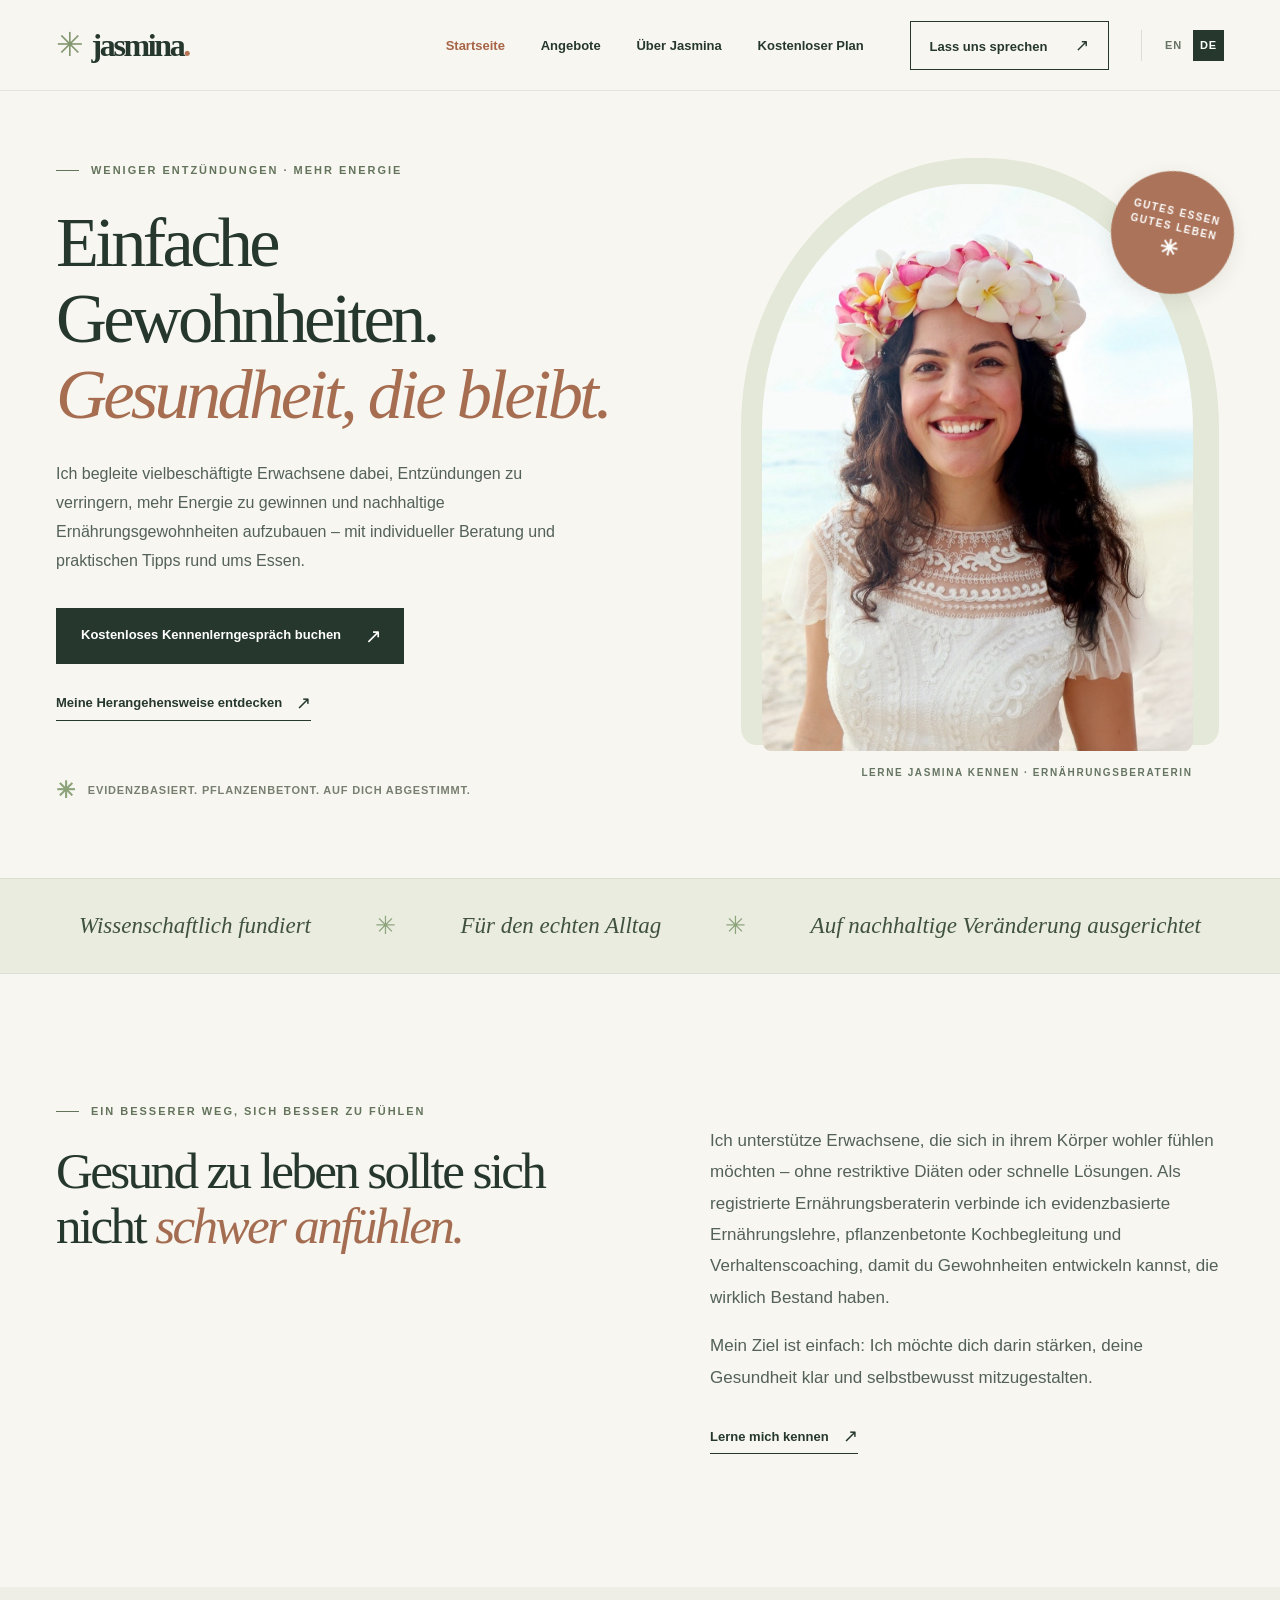
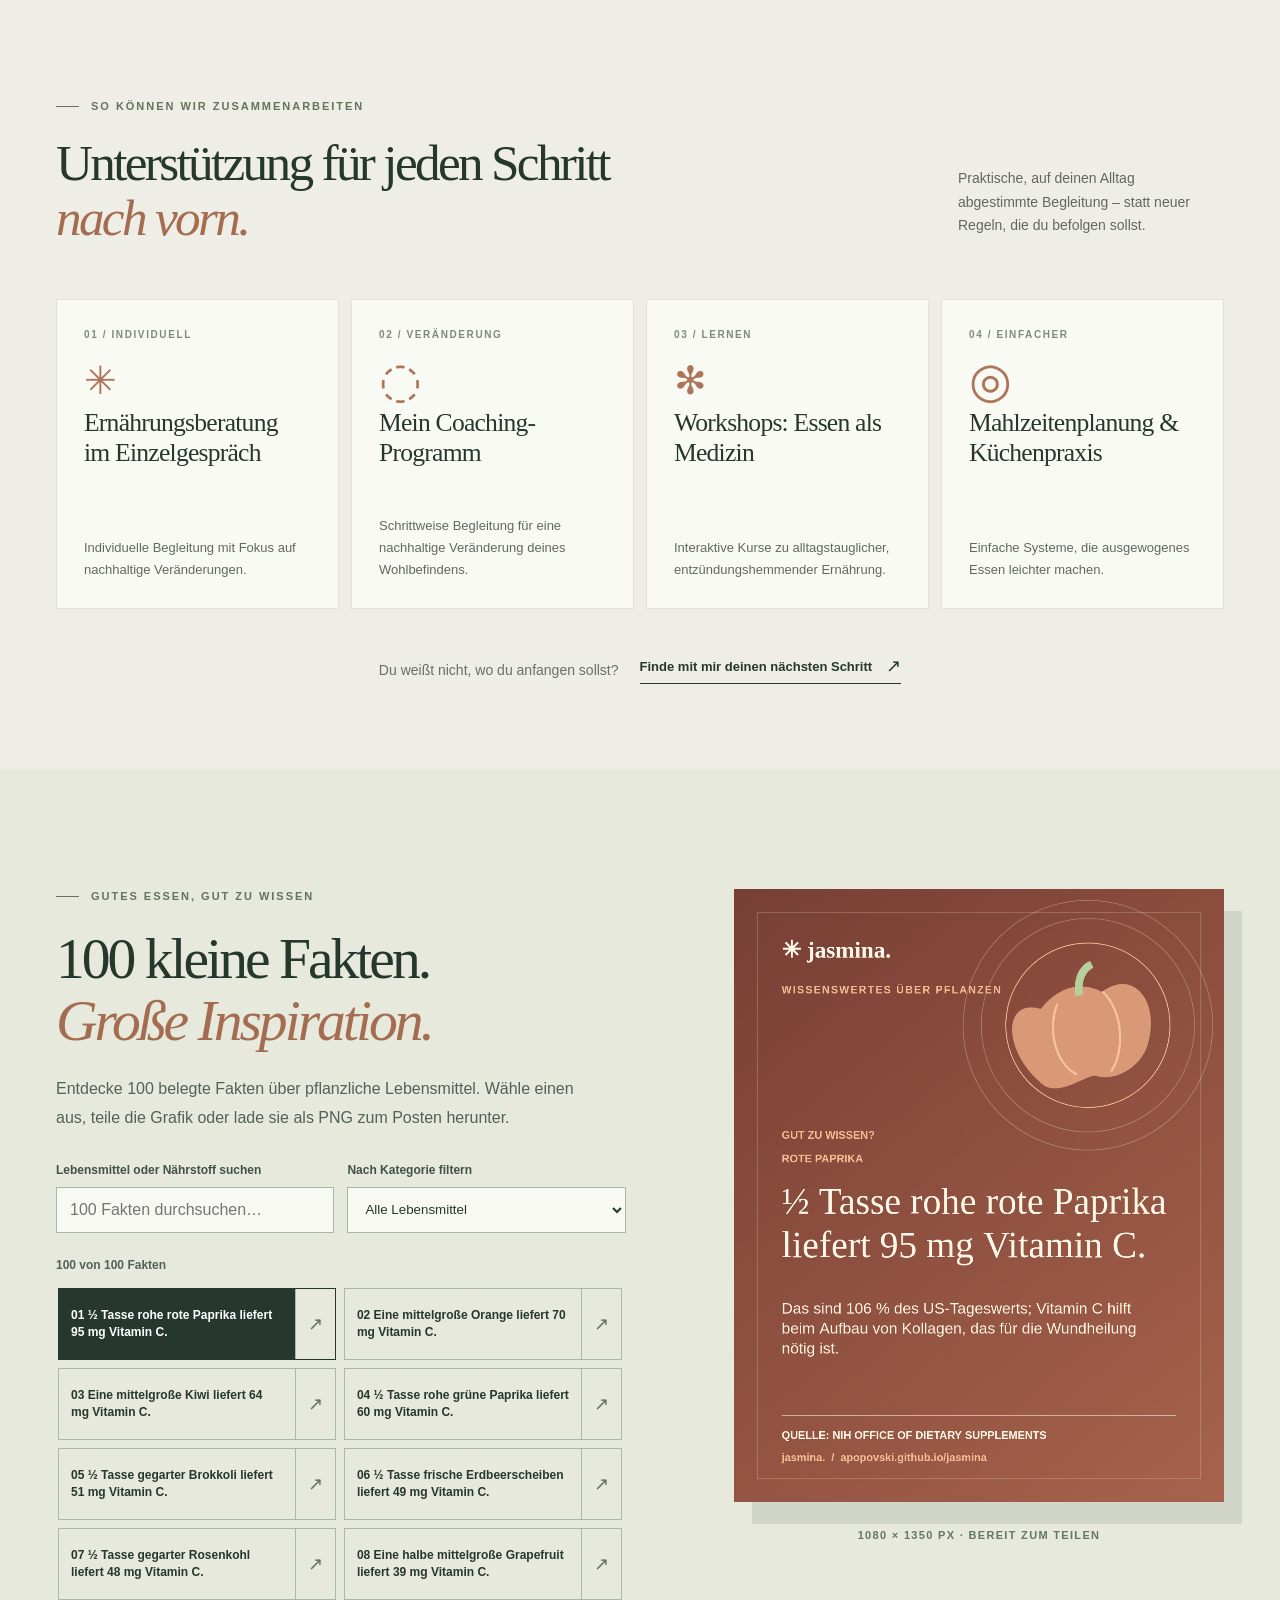
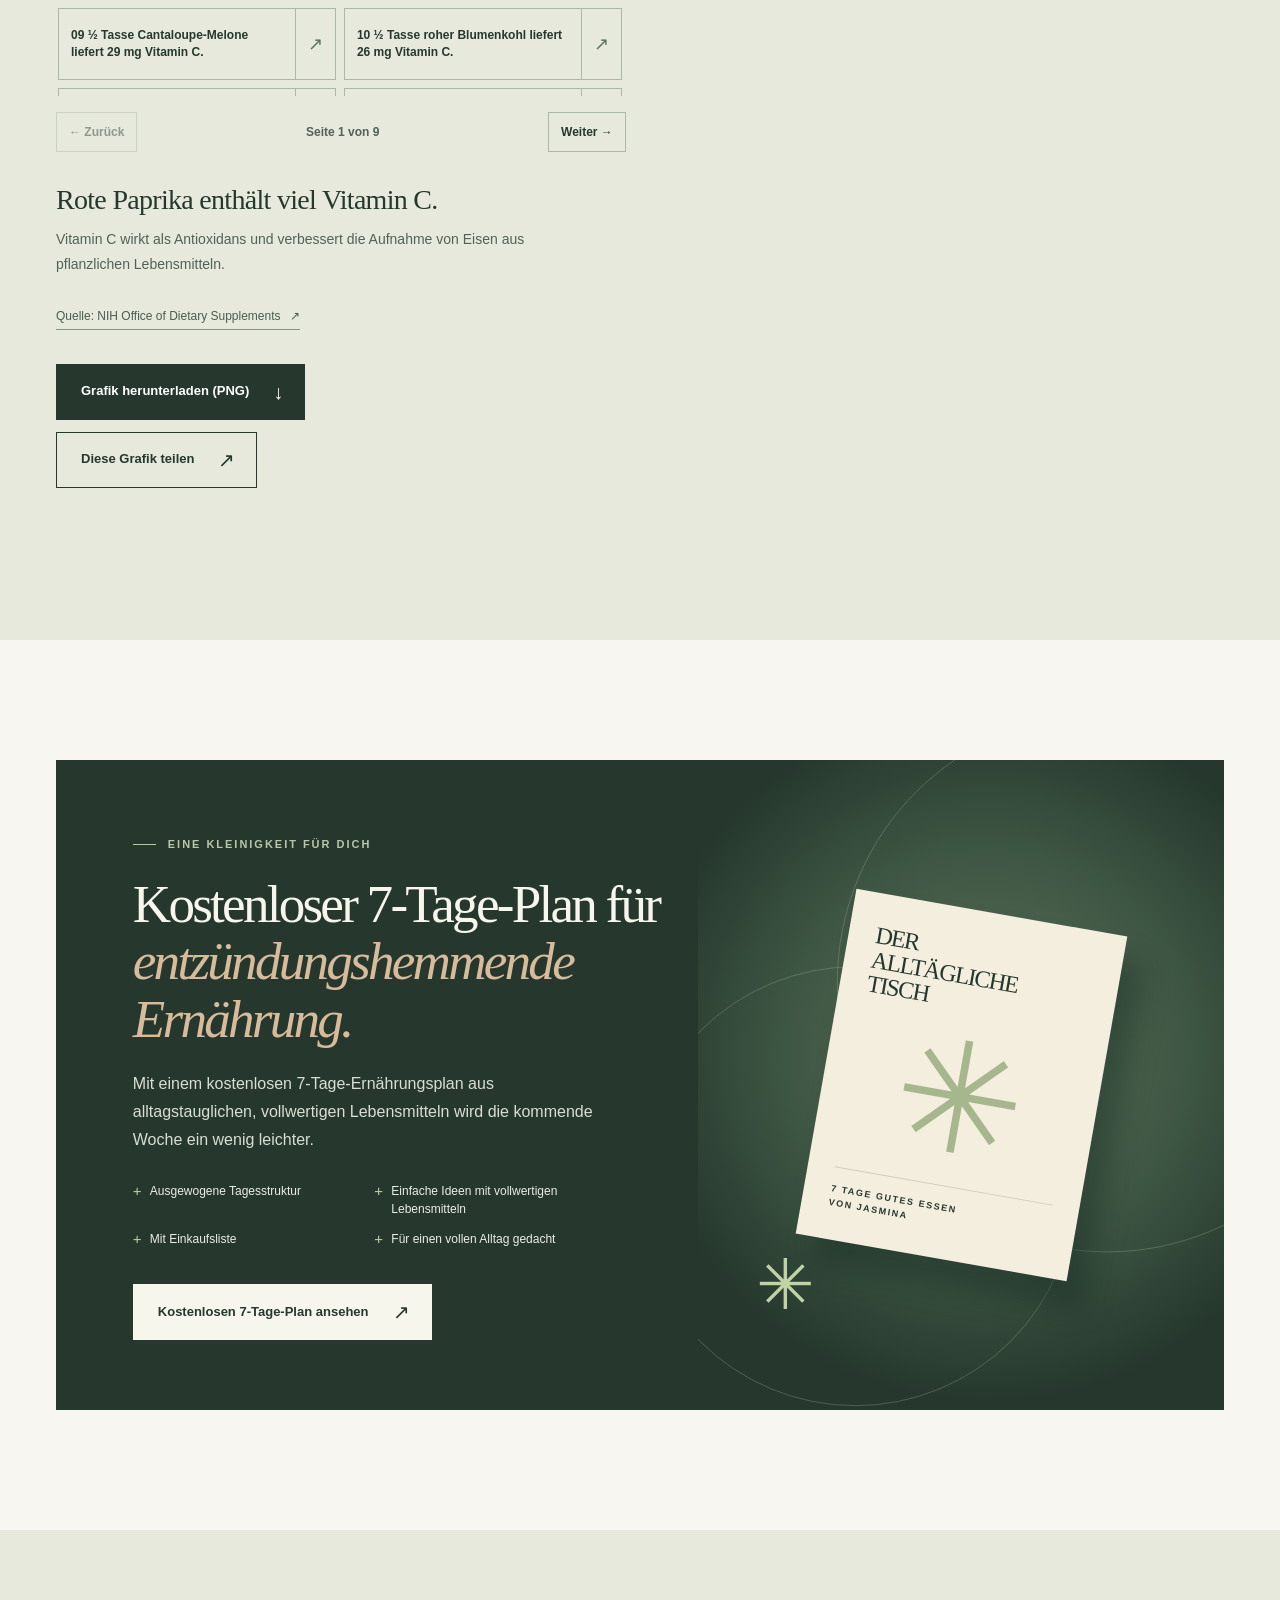
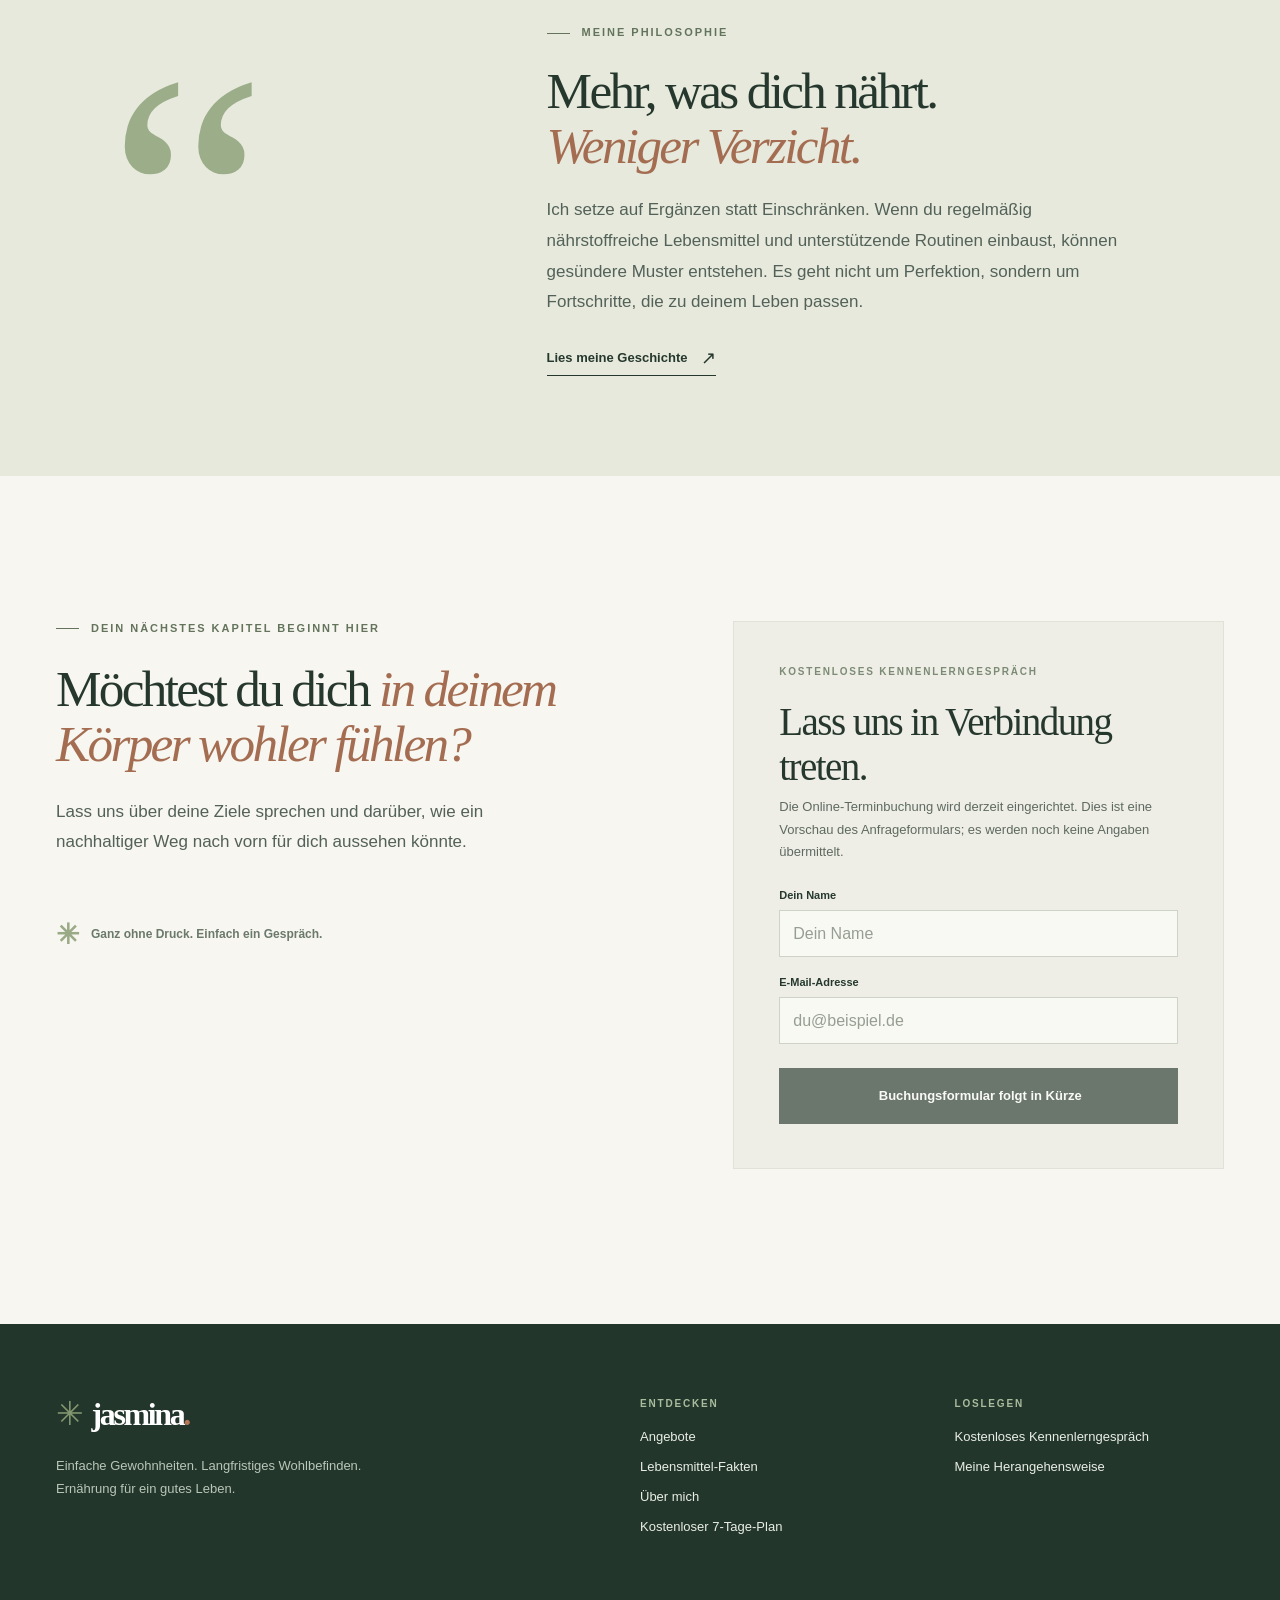
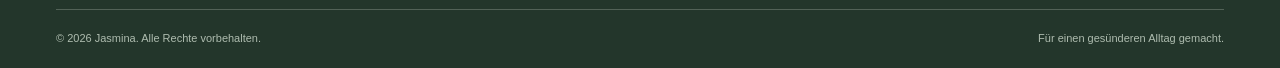
==== commit f936c0e6: "Add 100 bilingual shareable plant-food facts Co-authored-by: Copilot <223556219+Copilot@users.norepl" ====
--- a/de/index.html
+++ b/de/index.html
@@ -11,7 +11,7 @@
     <link rel="alternate" hreflang="de" href="https://apopovski.github.io/jasmina/de/">
     <link rel="alternate" hreflang="x-default" href="https://apopovski.github.io/jasmina/">
     <link rel="icon" href="../favicon.svg" type="image/svg+xml">
-    <link rel="stylesheet" href="../styles.css?v=share-2">
+    <link rel="stylesheet" href="../styles.css?v=101">
     <link rel="preload" as="image" href="../images/Jasmina-optimized.jpg">
     <meta property="og:type" content="website">
     <meta property="og:title" content="Einfache Gewohnheiten. Langfristiges Wohlbefinden. | Jasmina">
@@ -131,13 +131,23 @@
         <div class="section-shell facts-layout">
           <div class="facts-copy">
             <p class="eyebrow"><span class="eyebrow-line"></span> GUTES ESSEN, GUT ZU WISSEN</p>
-            <h2 id="facts-title">Kleine Fakten.<br><em>Große Inspiration.</em></h2>
-            <p>Entdecke Wissenswertes über alltägliche pflanzliche Lebensmittel. Wähle einen Fakt und speichere die Grafik zum Teilen.</p>
-            <div class="fact-options" role="group" aria-label="Pflanzliches Lebensmittel auswählen">
-              <button type="button" class="fact-option" data-fact="pepper" aria-pressed="true">01 <span>Rote Paprika</span></button>
-              <button type="button" class="fact-option" data-fact="spinach" aria-pressed="false">02 <span>Spinat</span></button>
-              <button type="button" class="fact-option" data-fact="walnuts" aria-pressed="false">03 <span>Walnüsse</span></button>
-            </div>
+            <h2 id="facts-title">100 kleine Fakten.<br><em>Große Inspiration.</em></h2>
+            <p>Entdecke 100 belegte Fakten über pflanzliche Lebensmittel. Wähle einen aus, teile die Grafik oder lade sie als PNG zum Posten herunter.</p>
+            <div class="fact-filters">
+              <label for="fact-search">Lebensmittel oder Nährstoff suchen</label>
+              <input id="fact-search" type="search" placeholder="100 Fakten durchsuchen…" autocomplete="off">
+              <label for="fact-category">Nach Kategorie filtern</label>
+              <select id="fact-category">
+                <option value="all">Alle Lebensmittel</option>
+                <option value="produce">Obst &amp; Gemüse</option>
+                <option value="legumes">Bohnen &amp; Hülsenfrüchte</option>
+                <option value="grains">Getreide &amp; Getreideprodukte</option>
+                <option value="nuts-seeds">Nüsse &amp; Samen</option>
+              </select>
+            </div>
+            <p class="fact-results" role="status" aria-live="polite"></p>
+            <div class="fact-options" aria-label="Ernährungsfakten"></div>
+            <div class="fact-pagination"><button class="fact-prev" type="button" disabled>← Zurück</button><span class="fact-page"></span><button class="fact-next" type="button">Weiter →</button></div>
             <noscript><p>Aktiviere JavaScript, um die Grafiken anzusehen und herunterzuladen.</p></noscript>
             <div class="fact-explanation" aria-live="polite">
               <h3 data-fact-title>Rote Paprika enthält viel Vitamin C.</h3>
@@ -145,7 +155,7 @@
             </div>
             <a class="fact-source" data-fact-source href="https://ods.od.nih.gov/factsheets/VitaminC-Consumer/" target="_blank" rel="noopener noreferrer">Quelle: NIH Office of Dietary Supplements <span aria-hidden="true">↗</span></a>
             <button type="button" class="button button-dark fact-download">Grafik herunterladen (PNG) <span aria-hidden="true">↓</span></button>
-            <button type="button" class="button fact-share" aria-expanded="false" aria-controls="fact-share-help">Grafik teilen <span aria-hidden="true">↗</span></button>
+            <button type="button" class="button fact-share" aria-expanded="false" aria-controls="fact-share-help">Diese Grafik teilen <span aria-hidden="true">↗</span></button>
             <div class="fact-share-help" id="fact-share-help" hidden>
               <h3>Teile die Grafik auf deinen Kanälen.</h3>
               <p>Dein Browser kann das Bild nicht direkt an eine Social-Media-App senden. Lade die PNG-Datei herunter und lade sie auf Instagram, Facebook, Pinterest oder in einer anderen App hoch. Wo verfügbar, kannst du das Bild auch kopieren und in einen Beitrag einfügen. Den passenden Begleittext findest du unten.</p>
@@ -226,6 +236,7 @@
       <div class="section-shell footer-bottom"><span>© <span data-year>2026</span> Jasmina. Alle Rechte vorbehalten.</span><span>Für einen gesünderen Alltag gemacht.</span></div>
     </footer>
     <script src="../script.js" defer></script>
-    <script src="../food-facts.js?v=share-2" defer></script>
+    <script src="../food-facts-data.js?v=101" defer></script>
+    <script src="../food-facts.js?v=101" defer></script>
   </body>
 </html>
--- a/styles.css
+++ b/styles.css
@@ -100,14 +100,28 @@
 .services-footer { display: flex; align-items: center; justify-content: center; gap: 21px; margin-top: 46px; font-size: 14px; color: #667266; }
 .services-footer .text-link { color: var(--ink); }
 .food-facts-section { padding: 120px 0; background: #e6e9dc; }
-.facts-layout { display: grid; grid-template-columns: minmax(0, 1fr) minmax(0, .87fr); align-items: center; gap: clamp(45px, 8vw, 125px); }
+.facts-layout { display: grid; grid-template-columns: minmax(0, 1fr) minmax(0, .87fr); align-items: start; gap: clamp(45px, 8vw, 125px); }
 .facts-copy h2 { max-width: 650px; margin: 23px 0; font-size: clamp(43px, 4.5vw, 68px); }
 .facts-copy h2 em { color: #a46d51; }
 .facts-copy > p:not(.eyebrow, .fact-status) { max-width: 520px; color: #536158; font-size: 16px; line-height: 1.8; }
-.fact-options { display: flex; flex-wrap: wrap; gap: 9px; margin: 31px 0 29px; }
-.fact-option { display: inline-flex; align-items: center; gap: 9px; padding: 12px 15px; border: 1px solid #aab9a6; background: transparent; color: var(--ink); font-size: 11px; font-weight: 700; transition: background .2s, color .2s; }
-.fact-option span { font-size: 13px; }
+.fact-filters { display: grid; grid-template-columns: 1fr 1fr; gap: 10px 13px; margin-top: 30px; }
+.fact-filters label { font-size: 12px; font-weight: 700; color: #405346; }
+.fact-filters input, .fact-filters select { min-width: 0; width: 100%; height: 46px; padding: 10px 13px; border: 1px solid #aab9a6; border-radius: 0; background: #f8f9f2; color: var(--ink); }
+.fact-filters input { grid-row: 2; }
+.fact-filters select { grid-column: 2; grid-row: 2; }
+.fact-results { margin: 22px 0 10px !important; color: #536158; font-size: 12px !important; font-weight: 700; }
+.fact-options { display: grid; grid-template-columns: repeat(2, minmax(0, 1fr)); gap: 8px; max-height: 410px; overflow-y: auto; padding: 2px 4px 2px 2px; }
+.fact-row { display: flex; min-width: 0; border: 1px solid #aab9a6; }
+.fact-row:has(.fact-option[aria-pressed="true"]) { border-color: var(--ink); }
+.fact-option { flex: 1; min-width: 0; min-height: 70px; padding: 10px 12px; text-align: left; border: 0; background: transparent; color: var(--ink); font-size: 12px; font-weight: 700; line-height: 1.4; transition: background .2s, color .2s; }
 .fact-option:hover, .fact-option[aria-pressed="true"] { background: var(--ink); color: white; border-color: var(--ink); }
+.fact-option-share { align-self: stretch; width: 40px; flex: none; padding: 9px 7px; border: 0; border-left: 1px solid #aab9a6; background: transparent; color: #60735f; font-size: 18px; line-height: 1; }
+.fact-option-share:hover, .fact-option-share:focus-visible { background: #d6e1ce; color: var(--ink); }
+.fact-option-share[hidden] { display: none; }
+.fact-pagination { display: flex; align-items: center; justify-content: space-between; gap: 12px; margin: 16px 0 30px; color: #536158; font-size: 12px; font-weight: 700; }
+.fact-pagination button { min-height: 40px; padding: 8px 12px; border: 1px solid #aab9a6; background: transparent; color: var(--ink); font-size: 12px; font-weight: 700; }
+.fact-pagination button:hover:not(:disabled) { background: #d6e1ce; }
+.fact-pagination button:disabled { opacity: .45; cursor: default; }
 .fact-explanation { min-height: 124px; }
 .fact-explanation h3 { max-width: 530px; margin-bottom: 10px; font-size: 28px; line-height: 1.25; letter-spacing: -.025em; }
 .fact-explanation p { max-width: 520px; margin-bottom: 16px; color: #536158; font-size: 14px; line-height: 1.75; }
@@ -122,7 +136,7 @@
 .fact-copy-caption, .fact-copy-image { padding: 0 0 5px; margin: 0 15px 9px 0; border: 0; border-bottom: 1px solid currentColor; background: transparent; color: var(--ink); font-size: 13px; font-weight: 700; }
 .fact-copy-caption:hover, .fact-copy-image:hover { color: #a46d51; }
 .fact-status { min-height: 20px; margin: 12px 0 0; color: #526652; font-size: 12px; }
-.facts-preview { width: min(100%, 490px); justify-self: end; }
+.facts-preview { position: sticky; top: 24px; width: min(100%, 490px); justify-self: end; }
 .facts-preview canvas { display: block; width: 100%; height: auto; aspect-ratio: 4 / 5; background: #783f35; box-shadow: 18px 22px 0 rgba(38, 56, 45, .1); }
 .facts-preview p { margin: 27px 0 0; color: #667666; font-size: 11px; font-weight: 700; letter-spacing: .12em; text-transform: uppercase; text-align: center; }
 .guide-section { padding-top: 120px; padding-bottom: 120px; }
@@ -293,7 +307,8 @@
   .food-facts-section { padding: 85px 0 93px; }
   .facts-layout { grid-template-columns: 1fr; gap: 40px; }
   .facts-copy h2 { font-size: clamp(42px, 8vw, 57px); }
-  .facts-preview { width: min(100% - 16px, 460px); margin-inline: auto; justify-self: center; }
+  .fact-options { max-height: 350px; }
+  .facts-preview { position: static; width: min(100% - 16px, 460px); margin-inline: auto; justify-self: center; }
   .section-topline { display: block; margin-bottom: 35px; }
   .section-topline > p { margin-top: 19px; }
   .service-grid { grid-template-columns: repeat(2, minmax(0, 1fr)); }
@@ -340,6 +355,8 @@
   .plan-bottom { flex-direction: column; align-items: flex-start; }
 }
 @media (max-width: 420px) {
+  .fact-options { grid-template-columns: 1fr; }
+  .fact-filters { gap: 8px; }
   .nav-wrap { gap: 10px; }
   .language-switch { padding-left: 7px; gap: 0; }
   .language-switch a { min-width: 28px; }
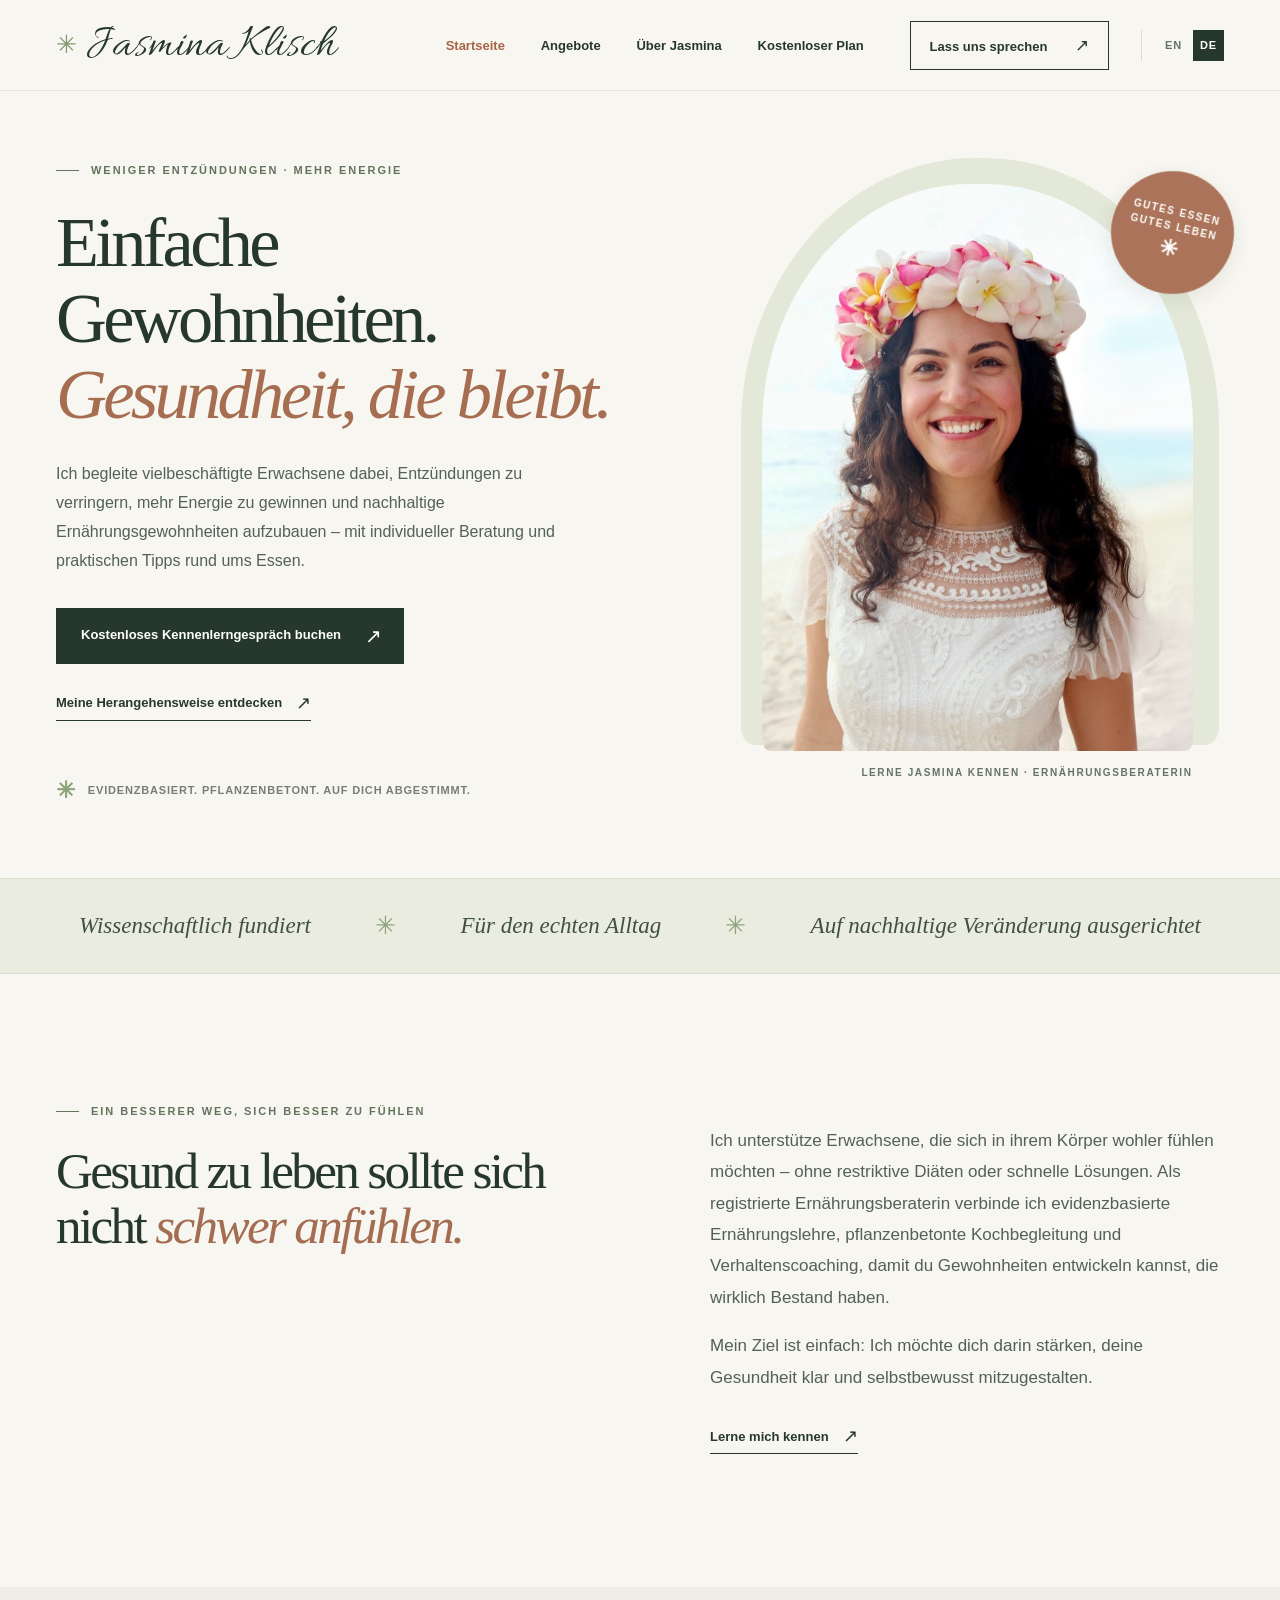
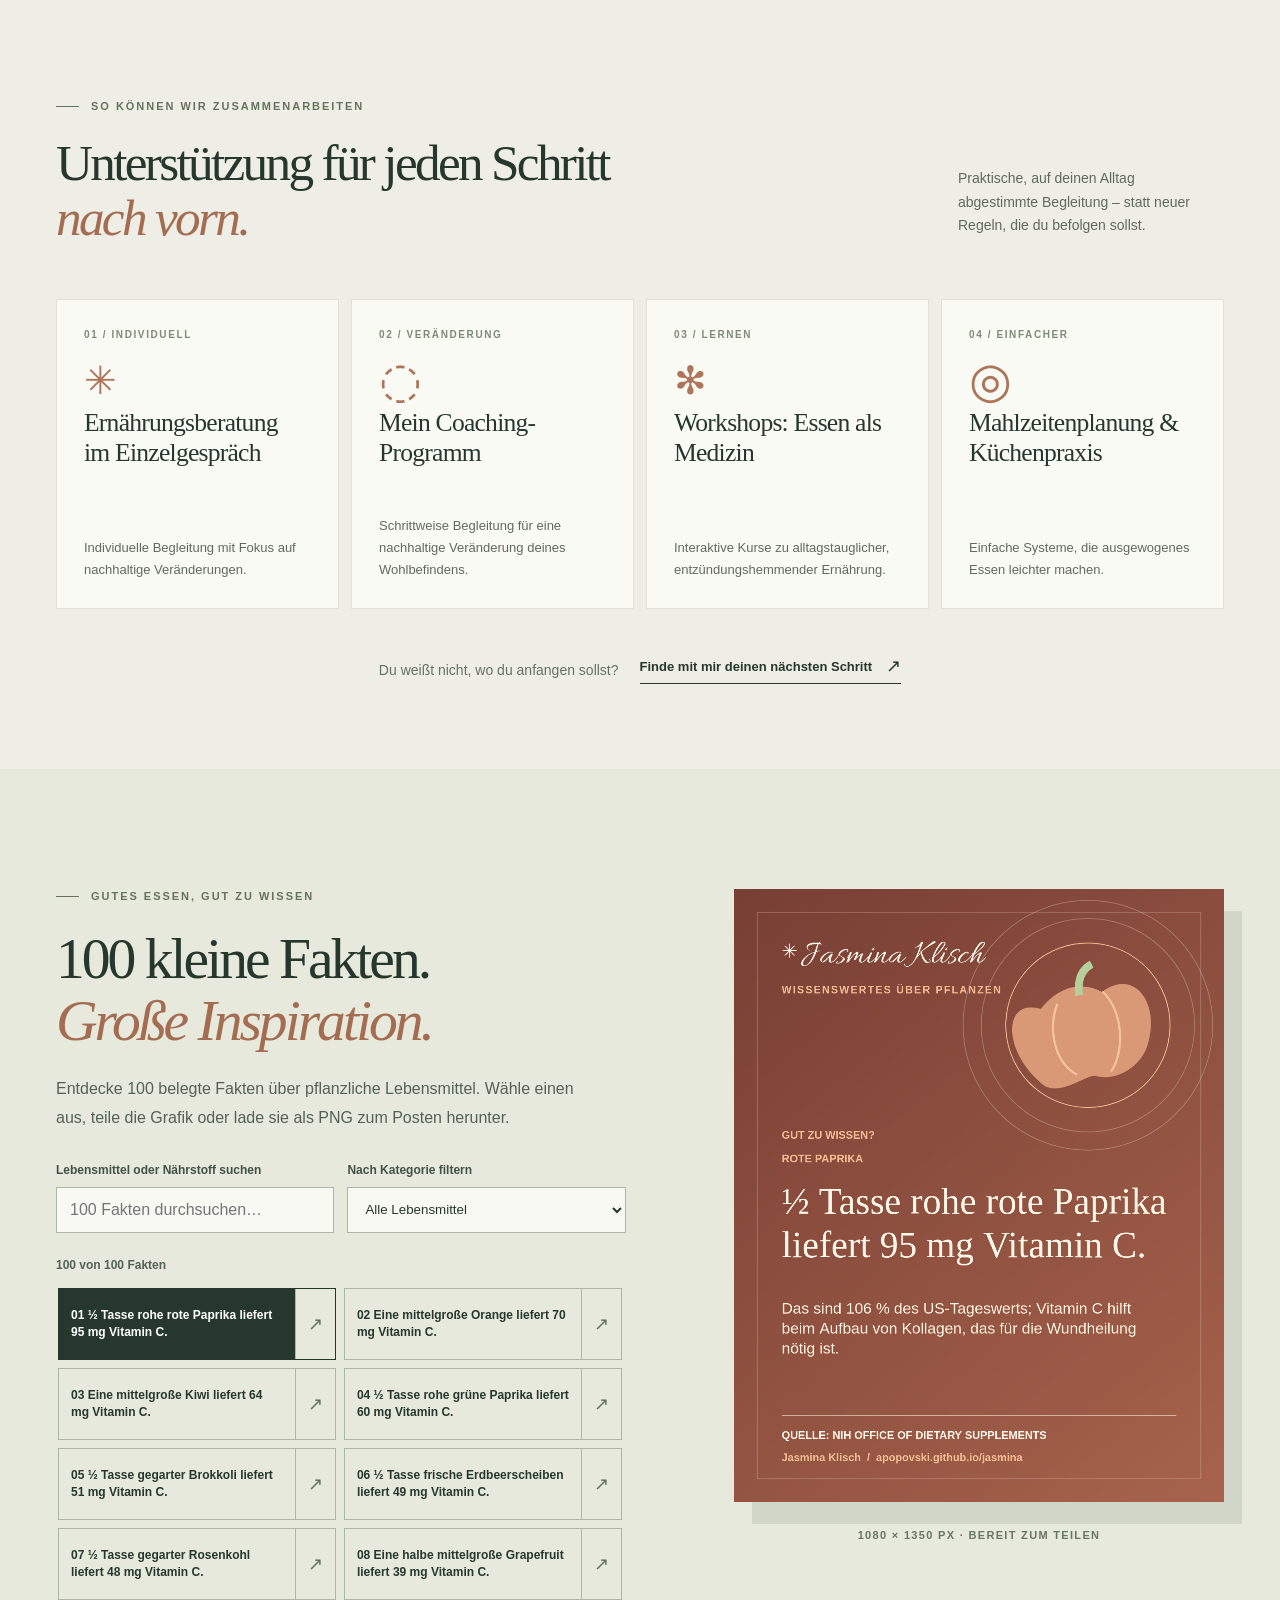
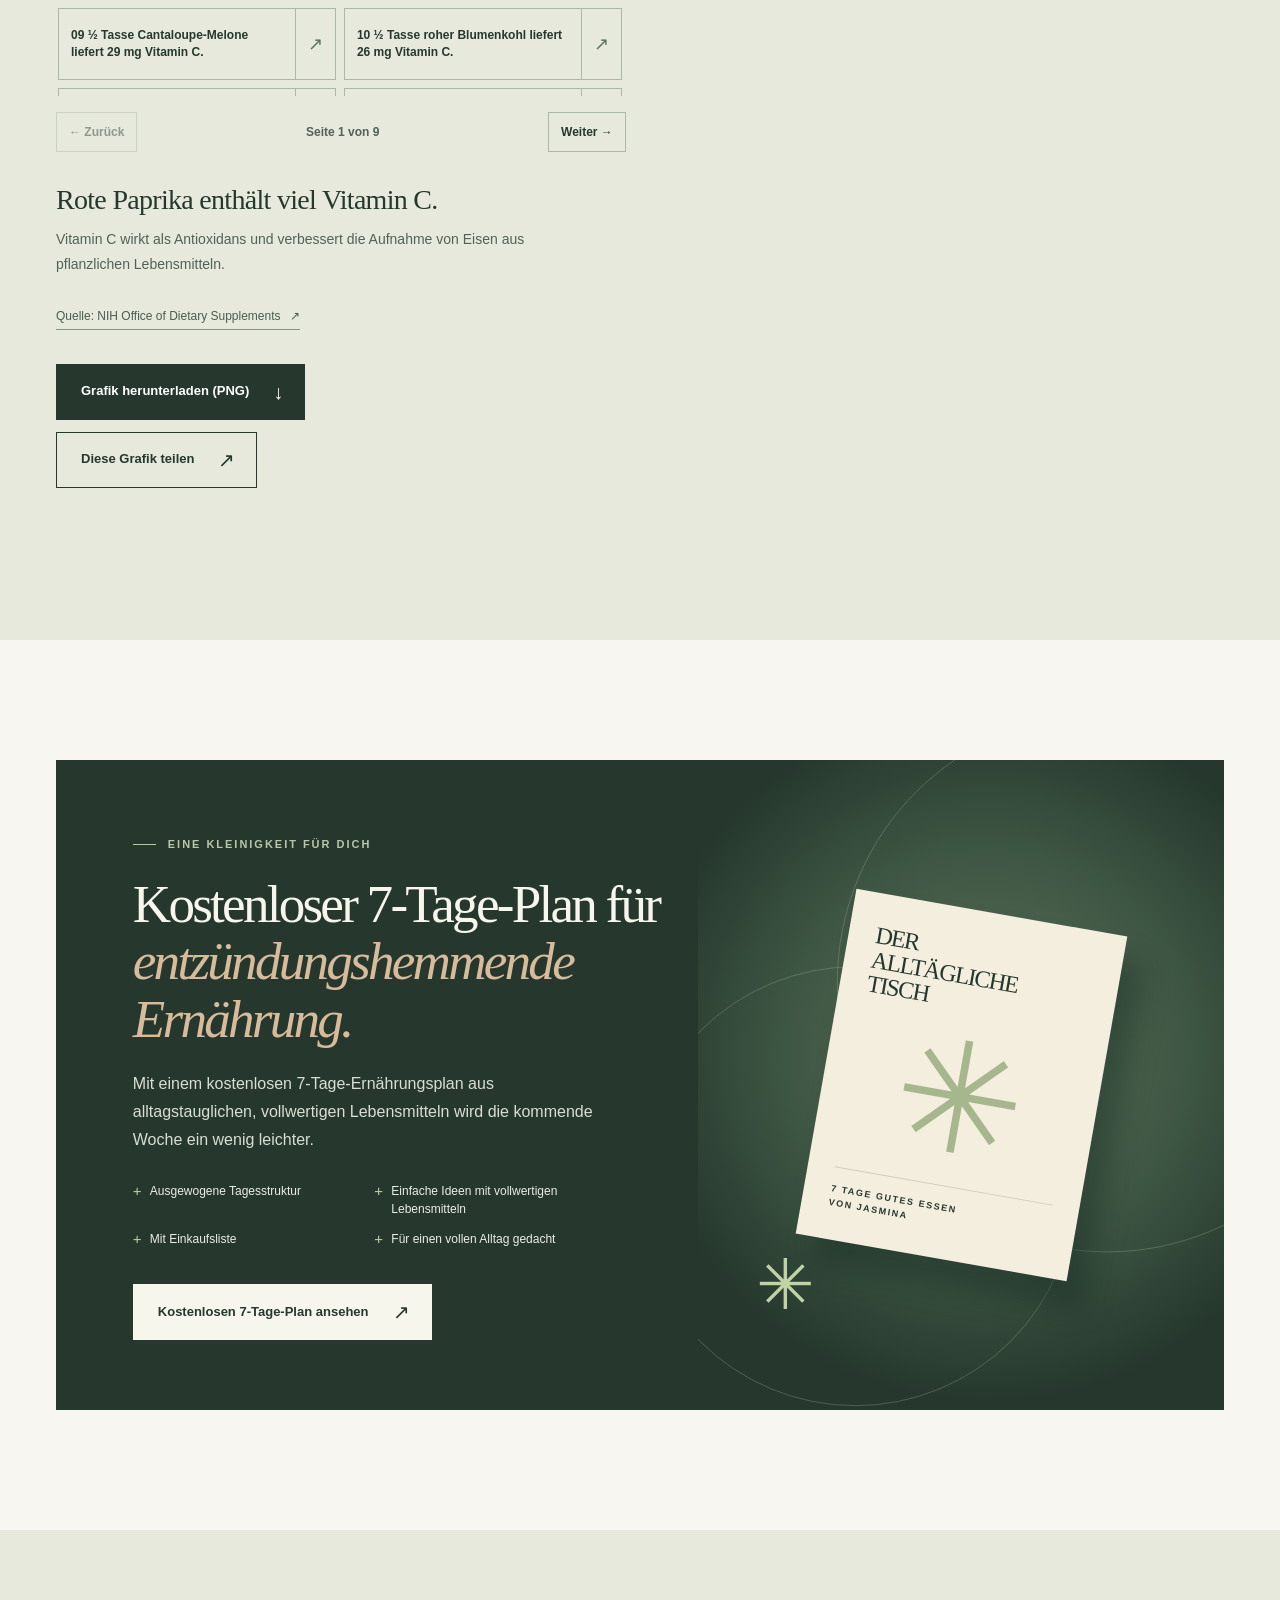
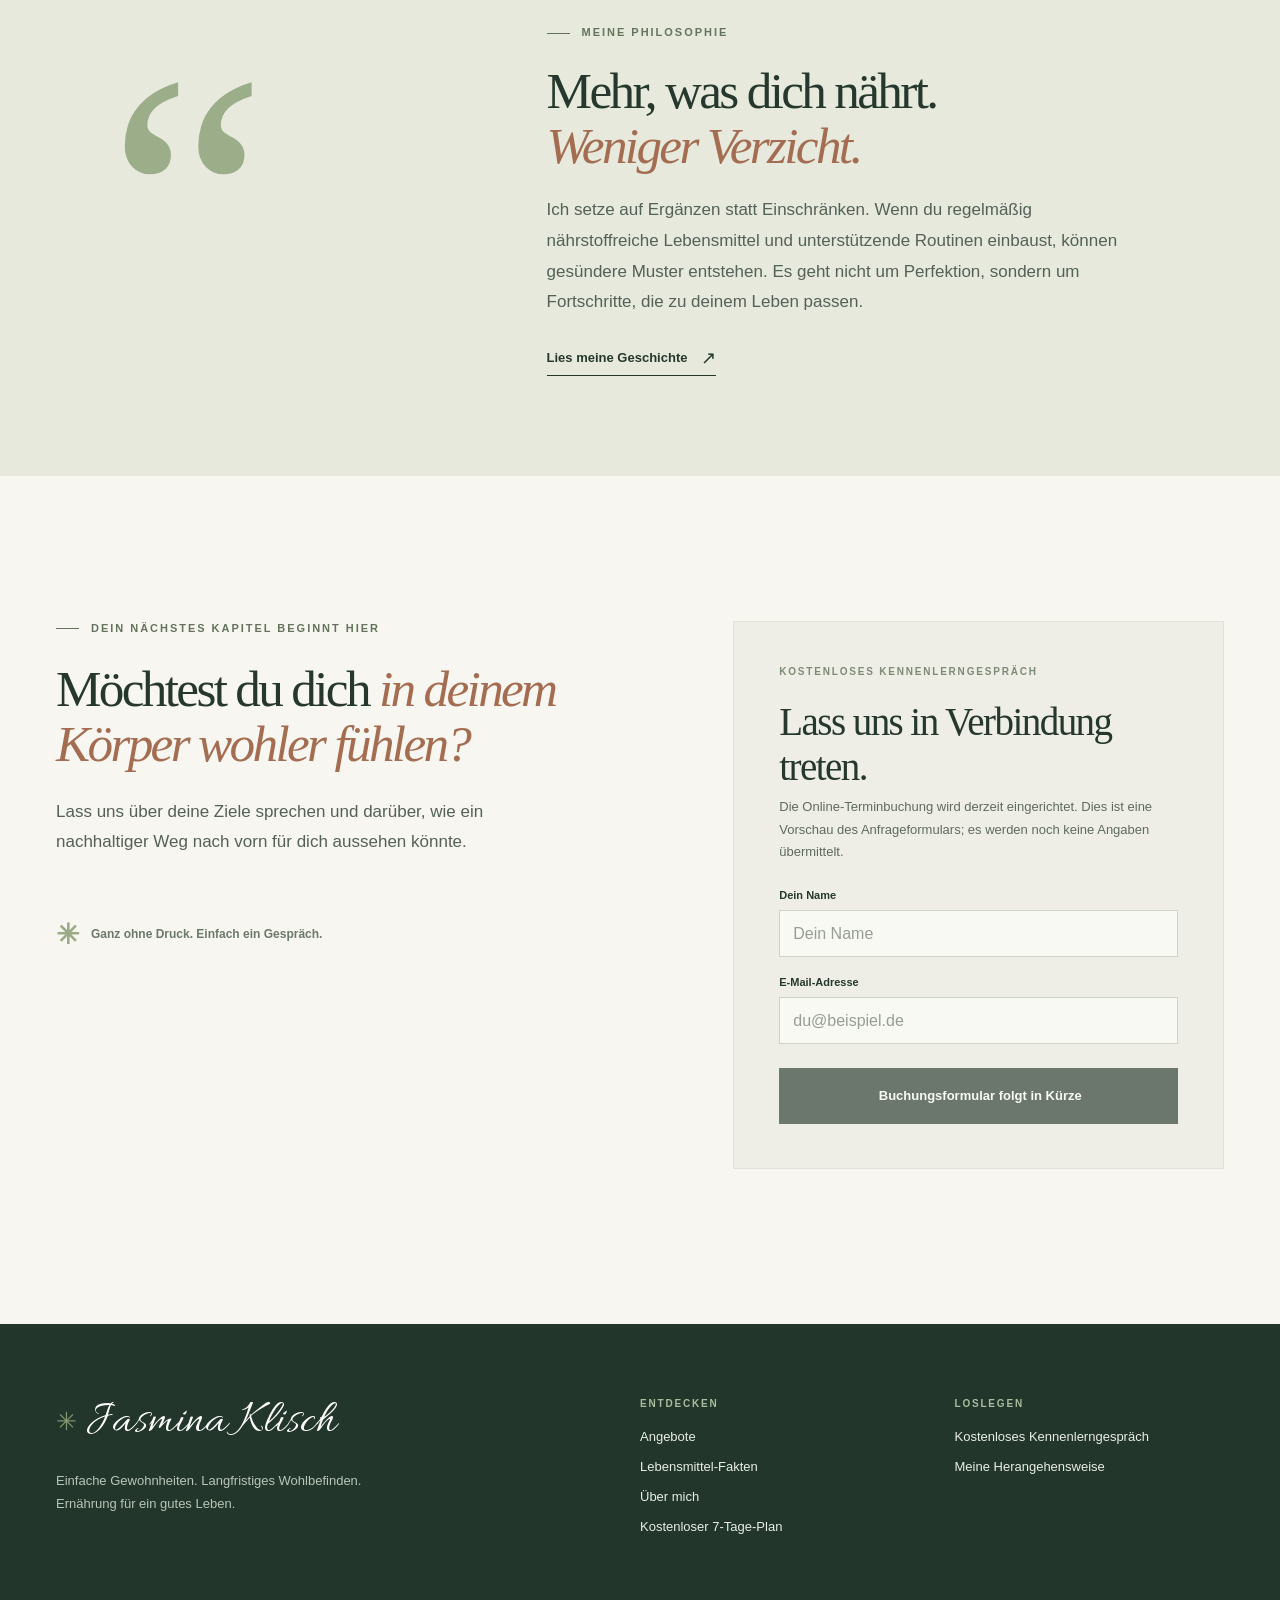
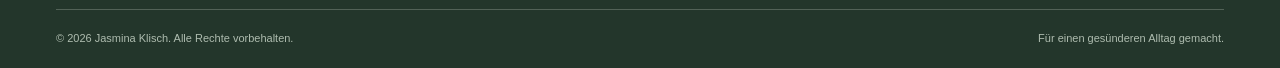
==== commit 4d1bed65: "Refresh Jasmina Klisch signature branding Co-authored-by: Copilot <223556219+Copilot@users.noreply.g" ====
--- a/de/index.html
+++ b/de/index.html
@@ -5,22 +5,23 @@
     <meta name="viewport" content="width=device-width, initial-scale=1">
     <meta name="theme-color" content="#f7f6f0">
     <meta name="description" content="Individuelle Ernährungsberatung für vielbeschäftigte Erwachsene. Jasmina begleitet dich mit alltagstauglicher, evidenzbasierter Beratung dabei, dein Wohlbefinden zu fördern und nachhaltige Gewohnheiten aufzubauen.">
-    <title>Ernährungsberatung für mehr Energie und langfristiges Wohlbefinden | Jasmina</title>
+    <title>Ernährungsberatung für mehr Energie und langfristiges Wohlbefinden | Jasmina Klisch</title>
     <link rel="canonical" href="https://apopovski.github.io/jasmina/de/">
     <link rel="alternate" hreflang="en" href="https://apopovski.github.io/jasmina/">
     <link rel="alternate" hreflang="de" href="https://apopovski.github.io/jasmina/de/">
     <link rel="alternate" hreflang="x-default" href="https://apopovski.github.io/jasmina/">
     <link rel="icon" href="../favicon.svg" type="image/svg+xml">
-    <link rel="stylesheet" href="../styles.css?v=101">
+    <link rel="preload" href="../fonts/Allura-Regular.woff2" as="font" type="font/woff2" crossorigin>
+    <link rel="stylesheet" href="../styles.css?v=brand-1">
     <link rel="preload" as="image" href="../images/Jasmina-optimized.jpg">
     <meta property="og:type" content="website">
-    <meta property="og:title" content="Einfache Gewohnheiten. Langfristiges Wohlbefinden. | Jasmina">
+    <meta property="og:title" content="Einfache Gewohnheiten. Langfristiges Wohlbefinden. | Jasmina Klisch">
     <meta property="og:description" content="Individuelle, alltagstaugliche Ernährungsberatung für vielbeschäftigte Erwachsene – ohne restriktive Diäten.">
     <script type="application/ld+json">
       {
         "@context": "https://schema.org",
         "@type": "Person",
-        "name": "Jasmina",
+        "name": "Jasmina Klisch",
         "jobTitle": "Registrierte Ernährungsberaterin",
         "description": "Evidenzbasierte Ernährungsberatung, pflanzenbetonte Kochbegleitung und Unterstützung bei Verhaltensänderungen für nachhaltige Gesundheitsgewohnheiten.",
         "knowsAbout": ["Ernährungsberatung", "Entzündungshemmende Ernährung", "Pflanzenbetontes Kochen", "Lebensstilmedizin"]
@@ -31,7 +32,7 @@
     <a class="skip-link" href="#main">Zum Inhalt springen</a>
     <header class="site-header">
       <div class="nav-wrap">
-        <a class="brand" href="index.html" aria-label="Jasminas Startseite"><span class="brand-icon" aria-hidden="true">✳</span> jasmina<span class="brand-dot">.</span></a>
+        <a class="brand" href="index.html" aria-label="Jasmina Klisch: Startseite"><span class="brand-icon" aria-hidden="true">✳</span><span>Jasmina Klisch</span></a>
         <button class="menu-toggle" type="button" aria-label="Navigation öffnen" aria-expanded="false" aria-controls="site-nav">
           <span></span><span></span>
         </button>
@@ -165,7 +166,7 @@
             <p class="fact-status" role="status" aria-live="polite"></p>
           </div>
           <div class="facts-preview">
-            <canvas id="fact-canvas" width="1080" height="1350" role="img" aria-label="Teilbare Jasmina-Ernährungsgrafik über rote Paprika"></canvas>
+            <canvas id="fact-canvas" width="1080" height="1350" role="img" aria-label="Teilbare Jasmina-Klisch-Ernährungsgrafik über rote Paprika"></canvas>
             <p>1080 × 1350 px · Bereit zum Teilen</p>
           </div>
         </div>
@@ -229,14 +230,14 @@
 
     <footer class="site-footer">
       <div class="section-shell footer-main">
-        <div><a class="brand footer-brand" href="index.html"><span class="brand-icon" aria-hidden="true">✳</span> jasmina<span class="brand-dot">.</span></a><p>Einfache Gewohnheiten. Langfristiges Wohlbefinden.<br>Ernährung für ein gutes Leben.</p></div>
+        <div><a class="brand footer-brand" href="index.html"><span class="brand-icon" aria-hidden="true">✳</span><span>Jasmina Klisch</span></a><p>Einfache Gewohnheiten. Langfristiges Wohlbefinden.<br>Ernährung für ein gutes Leben.</p></div>
         <div class="footer-links"><span>ENTDECKEN</span><a href="index.html#services">Angebote</a><a href="index.html#food-facts">Lebensmittel-Fakten</a><a href="about.html">Über mich</a><a href="meal-plan.html">Kostenloser 7-Tage-Plan</a></div>
         <div class="footer-links"><span>LOSLEGEN</span><a href="index.html#contact">Kostenloses Kennenlerngespräch</a><a href="about.html#approach">Meine Herangehensweise</a></div>
       </div>
-      <div class="section-shell footer-bottom"><span>© <span data-year>2026</span> Jasmina. Alle Rechte vorbehalten.</span><span>Für einen gesünderen Alltag gemacht.</span></div>
+      <div class="section-shell footer-bottom"><span>© <span data-year>2026</span> Jasmina Klisch. Alle Rechte vorbehalten.</span><span>Für einen gesünderen Alltag gemacht.</span></div>
     </footer>
     <script src="../script.js" defer></script>
     <script src="../food-facts-data.js?v=101" defer></script>
-    <script src="../food-facts.js?v=101" defer></script>
+    <script src="../food-facts.js?v=brand-1" defer></script>
   </body>
 </html>
--- a/styles.css
+++ b/styles.css
@@ -1,4 +1,12 @@
 @charset "UTF-8";
+
+@font-face {
+  font-family: "Allura";
+  src: url("fonts/Allura-Regular.woff2") format("woff2");
+  font-style: normal;
+  font-weight: 400;
+  font-display: swap;
+}
 
 :root {
   --cream: #f7f6f0;
@@ -32,9 +40,8 @@
 .site-header { position: relative; z-index: 20; background: var(--cream); border-bottom: 1px solid #e4e5db; }
 .nav-wrap { width: min(100% - 112px, 1360px); min-height: 90px; margin: auto; display: flex; align-items: center; justify-content: space-between; gap: 32px; }
 .nav-wrap .site-nav { margin-left: auto; }
-.brand { display: inline-flex; align-items: center; white-space: nowrap; font-family: "Iowan Old Style", Georgia, serif; font-size: 32px; font-weight: 600; letter-spacing: -.075em; line-height: 1; }
-.brand-icon { font-family: Georgia, serif; font-size: 33px; font-weight: 400; margin-right: 10px; color: #82966f; line-height: .8; }
-.brand-dot { color: var(--rust); }
+.brand { display: inline-flex; align-items: center; white-space: nowrap; font-family: "Allura", "Brush Script MT", cursive; font-size: 47px; font-weight: 400; letter-spacing: 0; line-height: 1; }
+.brand-icon { font-family: Georgia, serif; font-size: 25px; font-weight: 400; margin-right: 8px; color: #82966f; line-height: .8; }
 .site-nav { display: flex; align-items: center; gap: clamp(18px, 2.8vw, 42px); font-size: 13px; font-weight: 600; }
 .site-nav > a:not(.nav-cta) { transition: color .2s ease; }
 .site-nav > a:not(.nav-cta):hover, .site-nav a[aria-current] { color: #a76447; }
@@ -273,15 +280,16 @@
   .guide-card { grid-template-columns: 57% 43%; }
   .guide-copy { padding-left: 48px; }
 }
-@media (max-width: 760px) {
+@media (max-width: 860px) {
   .section-shell, .nav-wrap { width: min(100% - 40px, 560px); }
   .nav-wrap { min-height: 70px; }
-  .brand { font-size: 28px; }
-  .brand-icon { font-size: 28px; }
+  .nav-wrap { gap: 10px; }
+  .brand { font-size: 39px; }
+  .brand-icon { font-size: 21px; margin-right: 5px; }
   .nav-wrap .site-nav { margin-left: 0; }
   .language-switch { margin-left: auto; order: 1; }
   .menu-toggle { order: 2; }
-  .menu-toggle { width: 43px; height: 43px; display: flex; flex-direction: column; align-items: center; justify-content: center; gap: 7px; border: 1px solid #b9c4b5; background: transparent; }
+  .menu-toggle { width: 43px; height: 43px; flex: none; display: flex; flex-direction: column; align-items: center; justify-content: center; gap: 7px; border: 1px solid #b9c4b5; background: transparent; }
   .menu-toggle span { width: 21px; height: 1px; background: var(--ink); }
   .site-nav { display: none; position: absolute; top: 70px; left: 0; right: 0; padding: 24px 20px 30px; flex-direction: column; align-items: stretch; gap: 22px; background: var(--cream); border-bottom: 1px solid var(--line); box-shadow: 0 15px 22px #26382d14; font-size: 15px; }
   .site-nav.is-open { display: flex; }
@@ -354,6 +362,11 @@
   .grocery-grid { margin-top: 35px; }
   .plan-bottom { flex-direction: column; align-items: flex-start; }
 }
+@media (max-width: 390px) {
+  .nav-wrap { width: calc(100% - 24px); gap: 8px; }
+  .nav-wrap > .brand { font-size: 32px; }
+  .nav-wrap > .brand .brand-icon { display: none; }
+}
 @media (max-width: 420px) {
   .fact-options { grid-template-columns: 1fr; }
   .fact-filters { gap: 8px; }
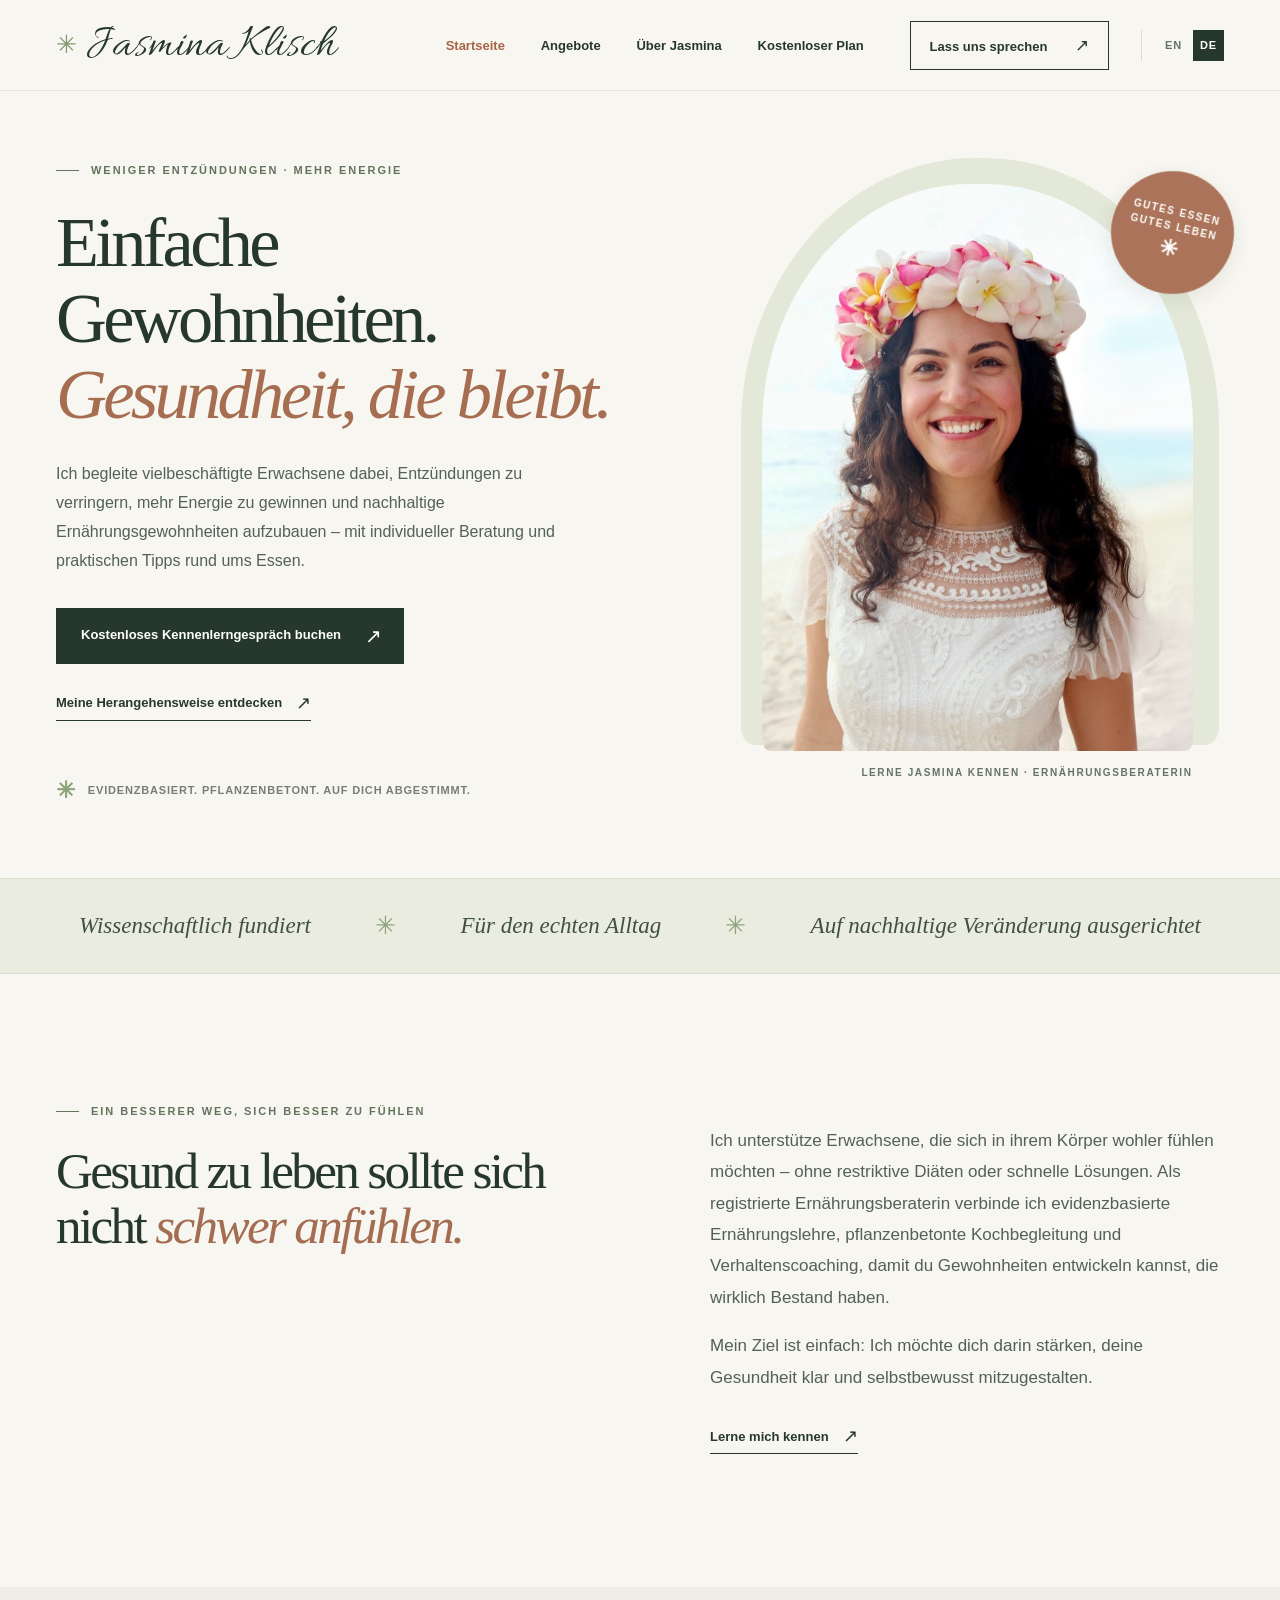
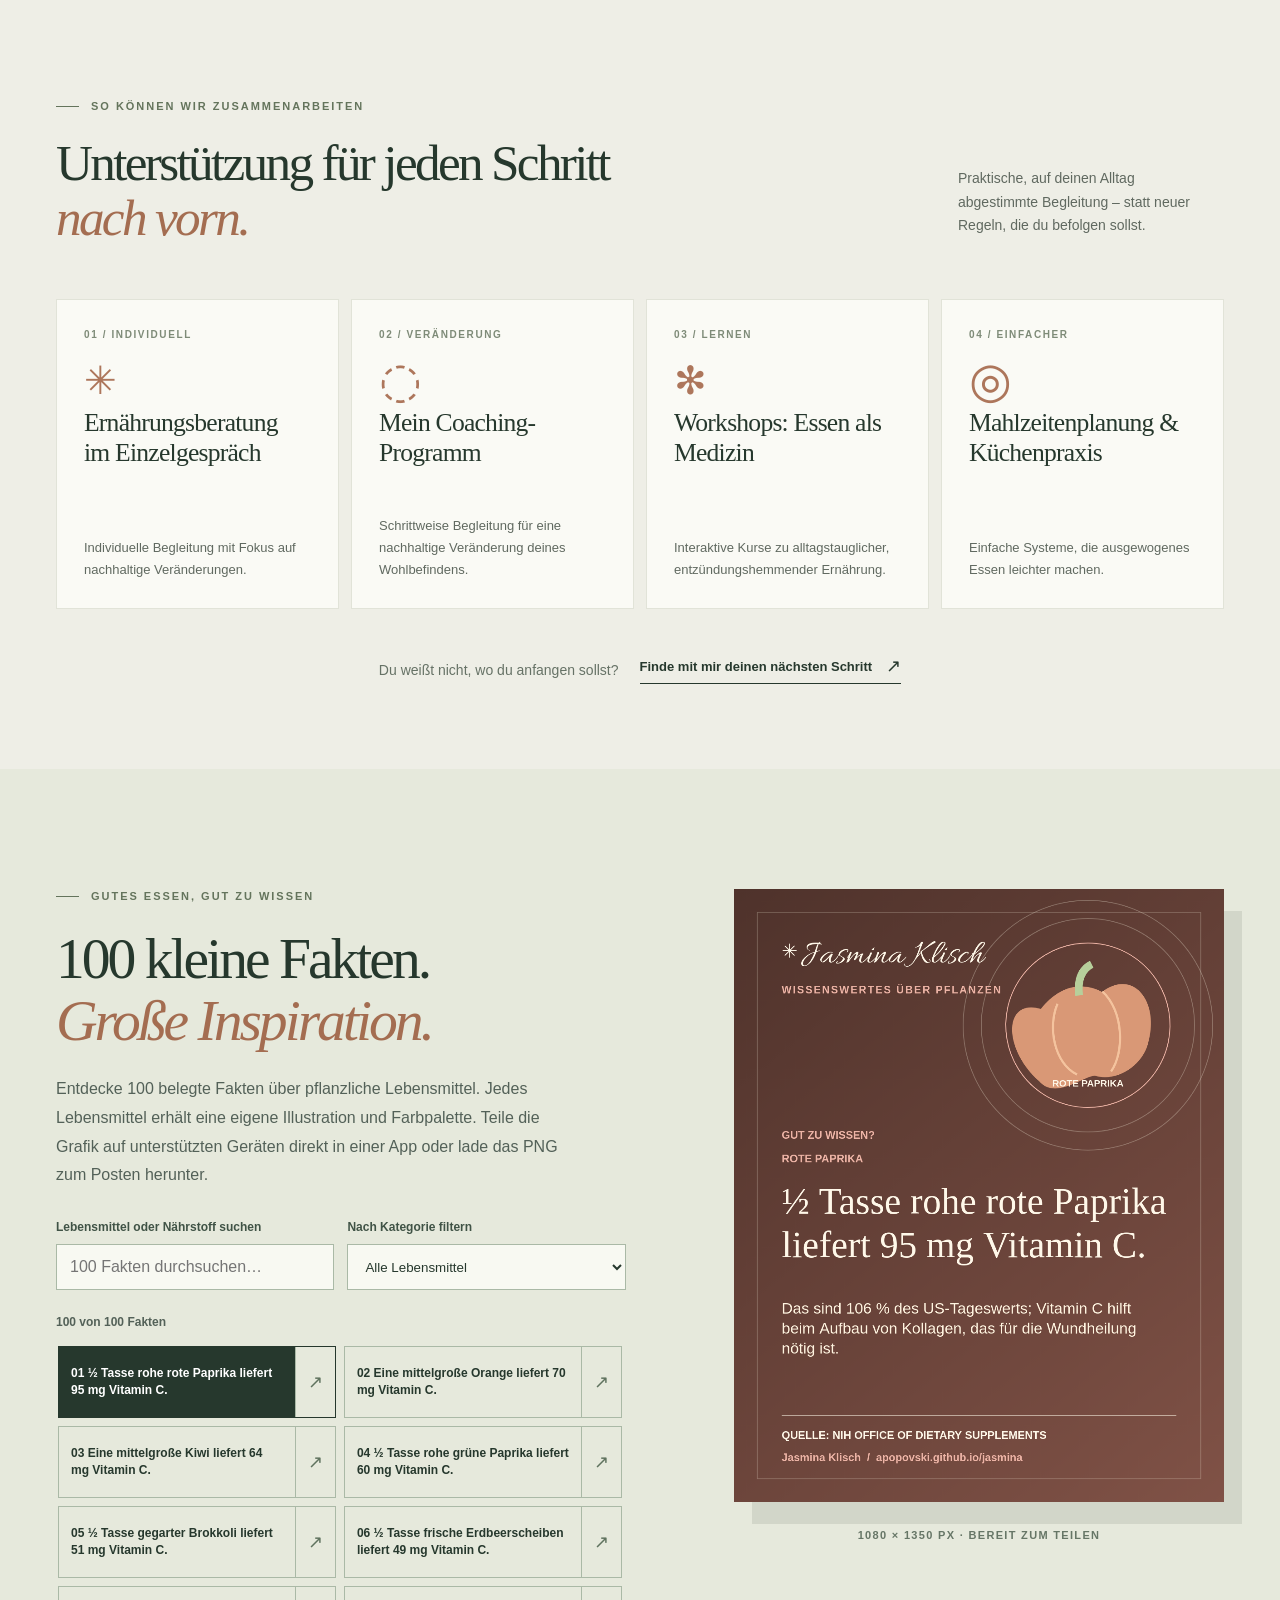
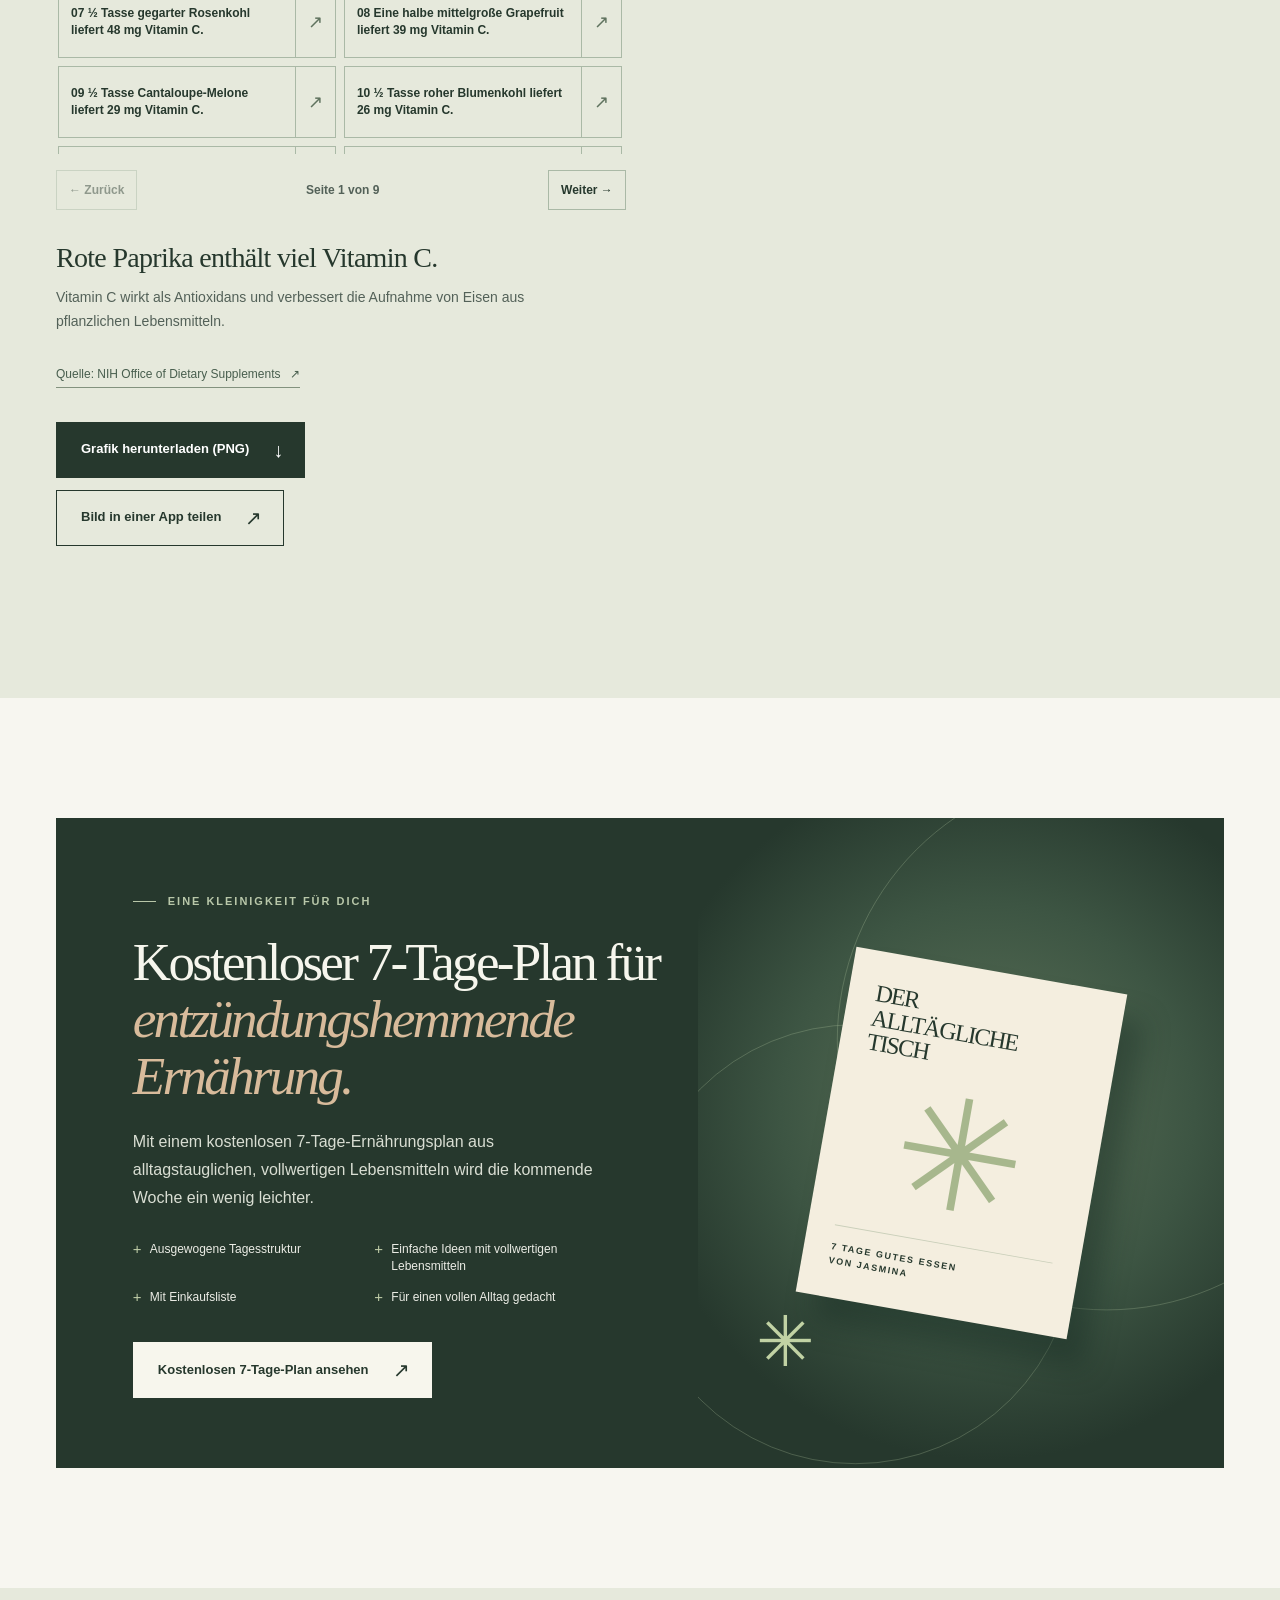
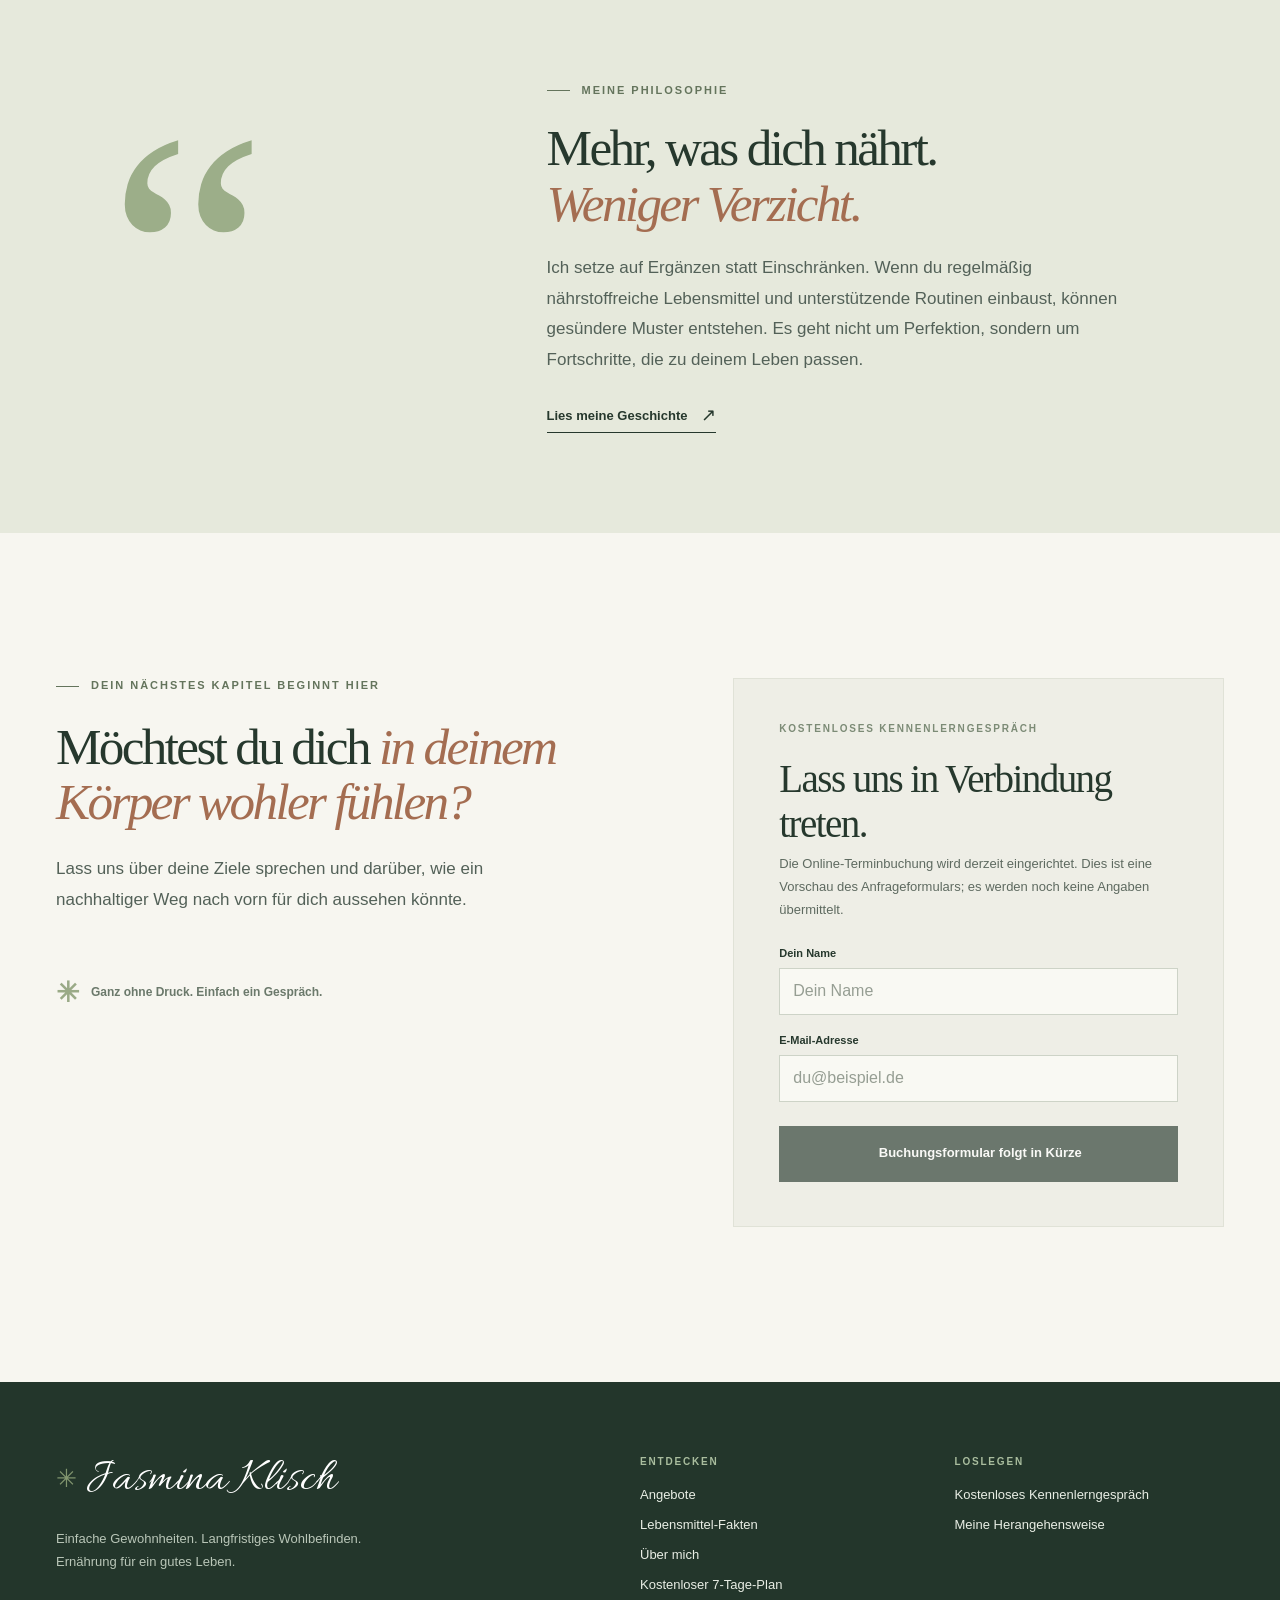
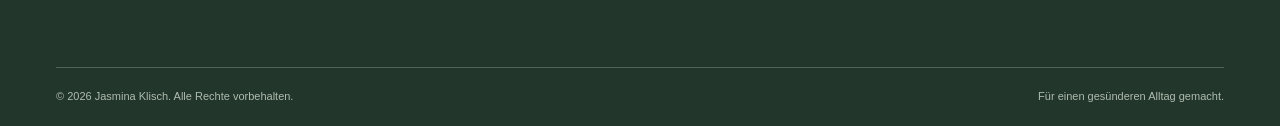
==== commit 1fe70647: "Illustrate and color each shareable food fact Co-authored-by: Copilot <223556219+Copilot@users.norep" ====
--- a/de/index.html
+++ b/de/index.html
@@ -133,7 +133,7 @@
           <div class="facts-copy">
             <p class="eyebrow"><span class="eyebrow-line"></span> GUTES ESSEN, GUT ZU WISSEN</p>
             <h2 id="facts-title">100 kleine Fakten.<br><em>Große Inspiration.</em></h2>
-            <p>Entdecke 100 belegte Fakten über pflanzliche Lebensmittel. Wähle einen aus, teile die Grafik oder lade sie als PNG zum Posten herunter.</p>
+            <p>Entdecke 100 belegte Fakten über pflanzliche Lebensmittel. Jedes Lebensmittel erhält eine eigene Illustration und Farbpalette. Teile die Grafik auf unterstützten Geräten direkt in einer App oder lade das PNG zum Posten herunter.</p>
             <div class="fact-filters">
               <label for="fact-search">Lebensmittel oder Nährstoff suchen</label>
               <input id="fact-search" type="search" placeholder="100 Fakten durchsuchen…" autocomplete="off">
@@ -156,7 +156,7 @@
             </div>
             <a class="fact-source" data-fact-source href="https://ods.od.nih.gov/factsheets/VitaminC-Consumer/" target="_blank" rel="noopener noreferrer">Quelle: NIH Office of Dietary Supplements <span aria-hidden="true">↗</span></a>
             <button type="button" class="button button-dark fact-download">Grafik herunterladen (PNG) <span aria-hidden="true">↓</span></button>
-            <button type="button" class="button fact-share" aria-expanded="false" aria-controls="fact-share-help">Diese Grafik teilen <span aria-hidden="true">↗</span></button>
+            <button type="button" class="button fact-share" aria-expanded="false" aria-controls="fact-share-help">Bild in einer App teilen <span aria-hidden="true">↗</span></button>
             <div class="fact-share-help" id="fact-share-help" hidden>
               <h3>Teile die Grafik auf deinen Kanälen.</h3>
               <p>Dein Browser kann das Bild nicht direkt an eine Social-Media-App senden. Lade die PNG-Datei herunter und lade sie auf Instagram, Facebook, Pinterest oder in einer anderen App hoch. Wo verfügbar, kannst du das Bild auch kopieren und in einen Beitrag einfügen. Den passenden Begleittext findest du unten.</p>
@@ -238,6 +238,6 @@
     </footer>
     <script src="../script.js" defer></script>
     <script src="../food-facts-data.js?v=101" defer></script>
-    <script src="../food-facts.js?v=brand-1" defer></script>
+    <script src="../food-facts.js?v=food-visuals-1" defer></script>
   </body>
 </html>
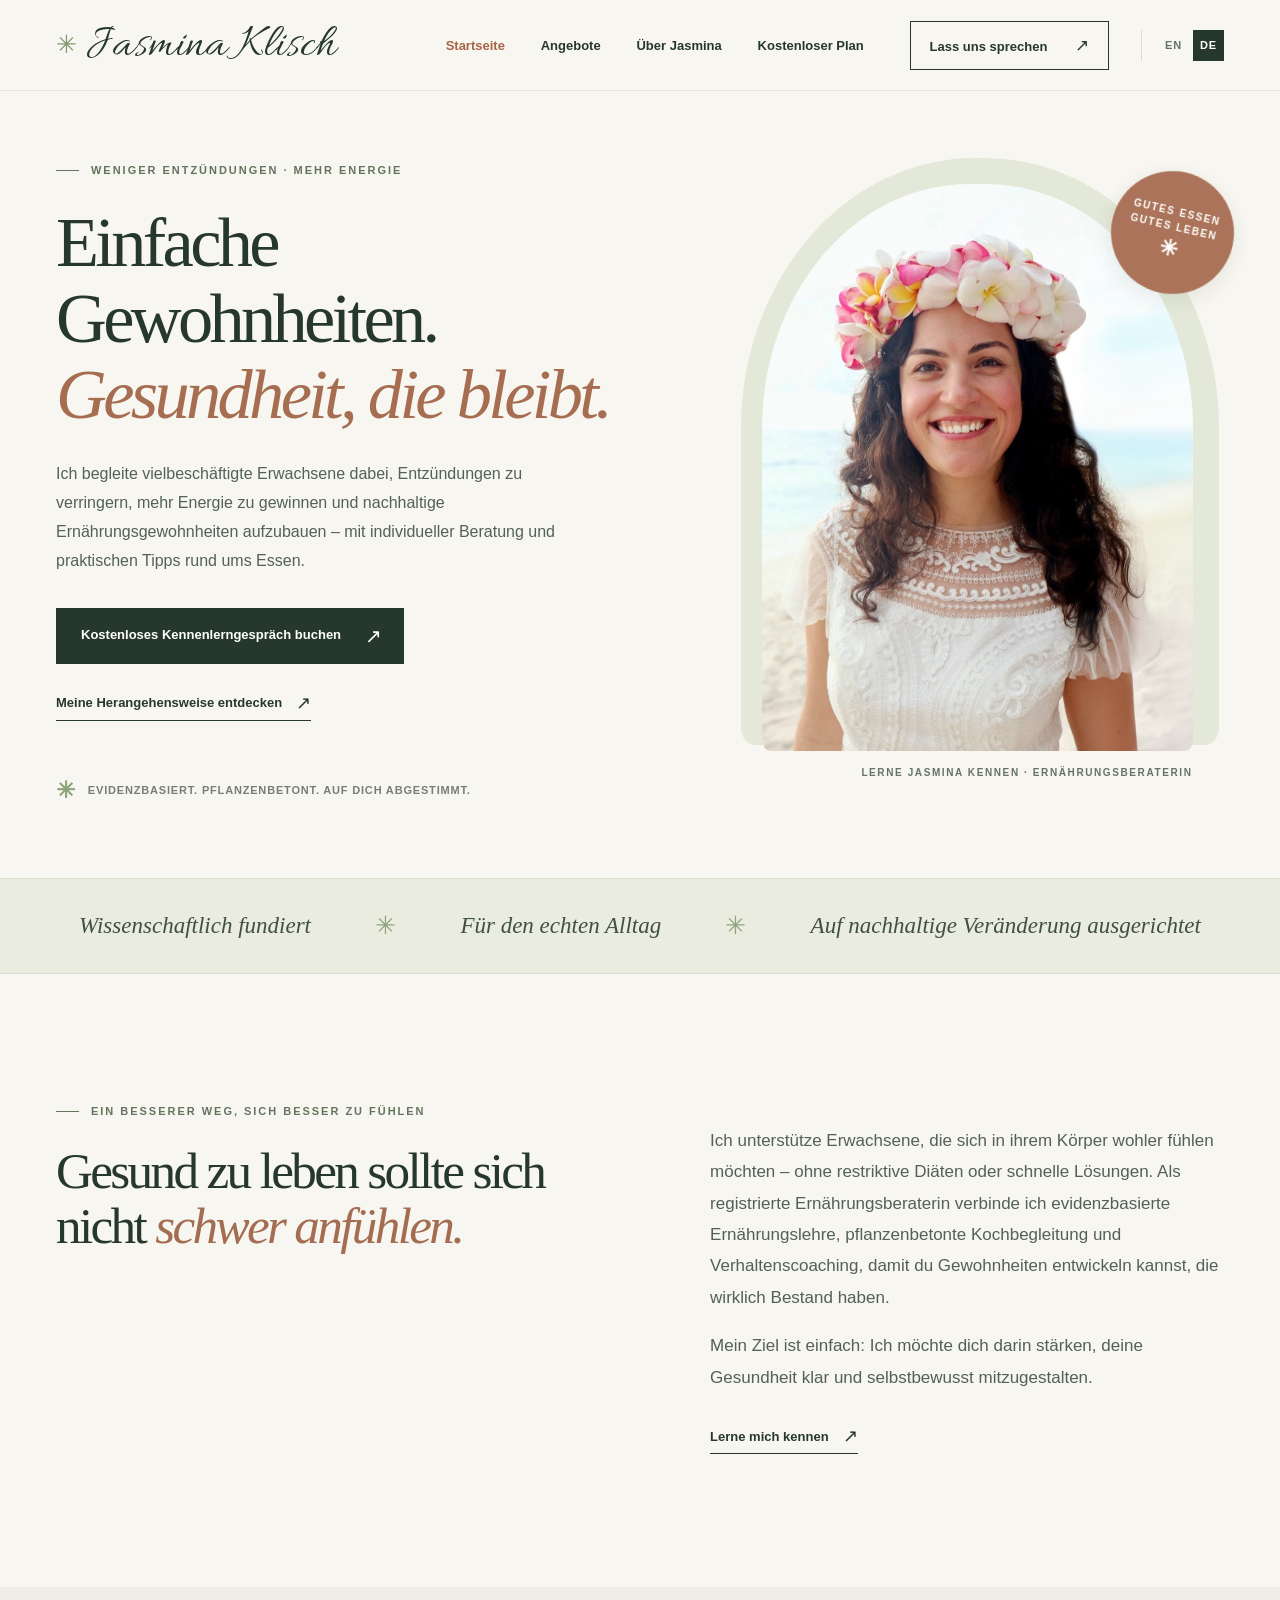
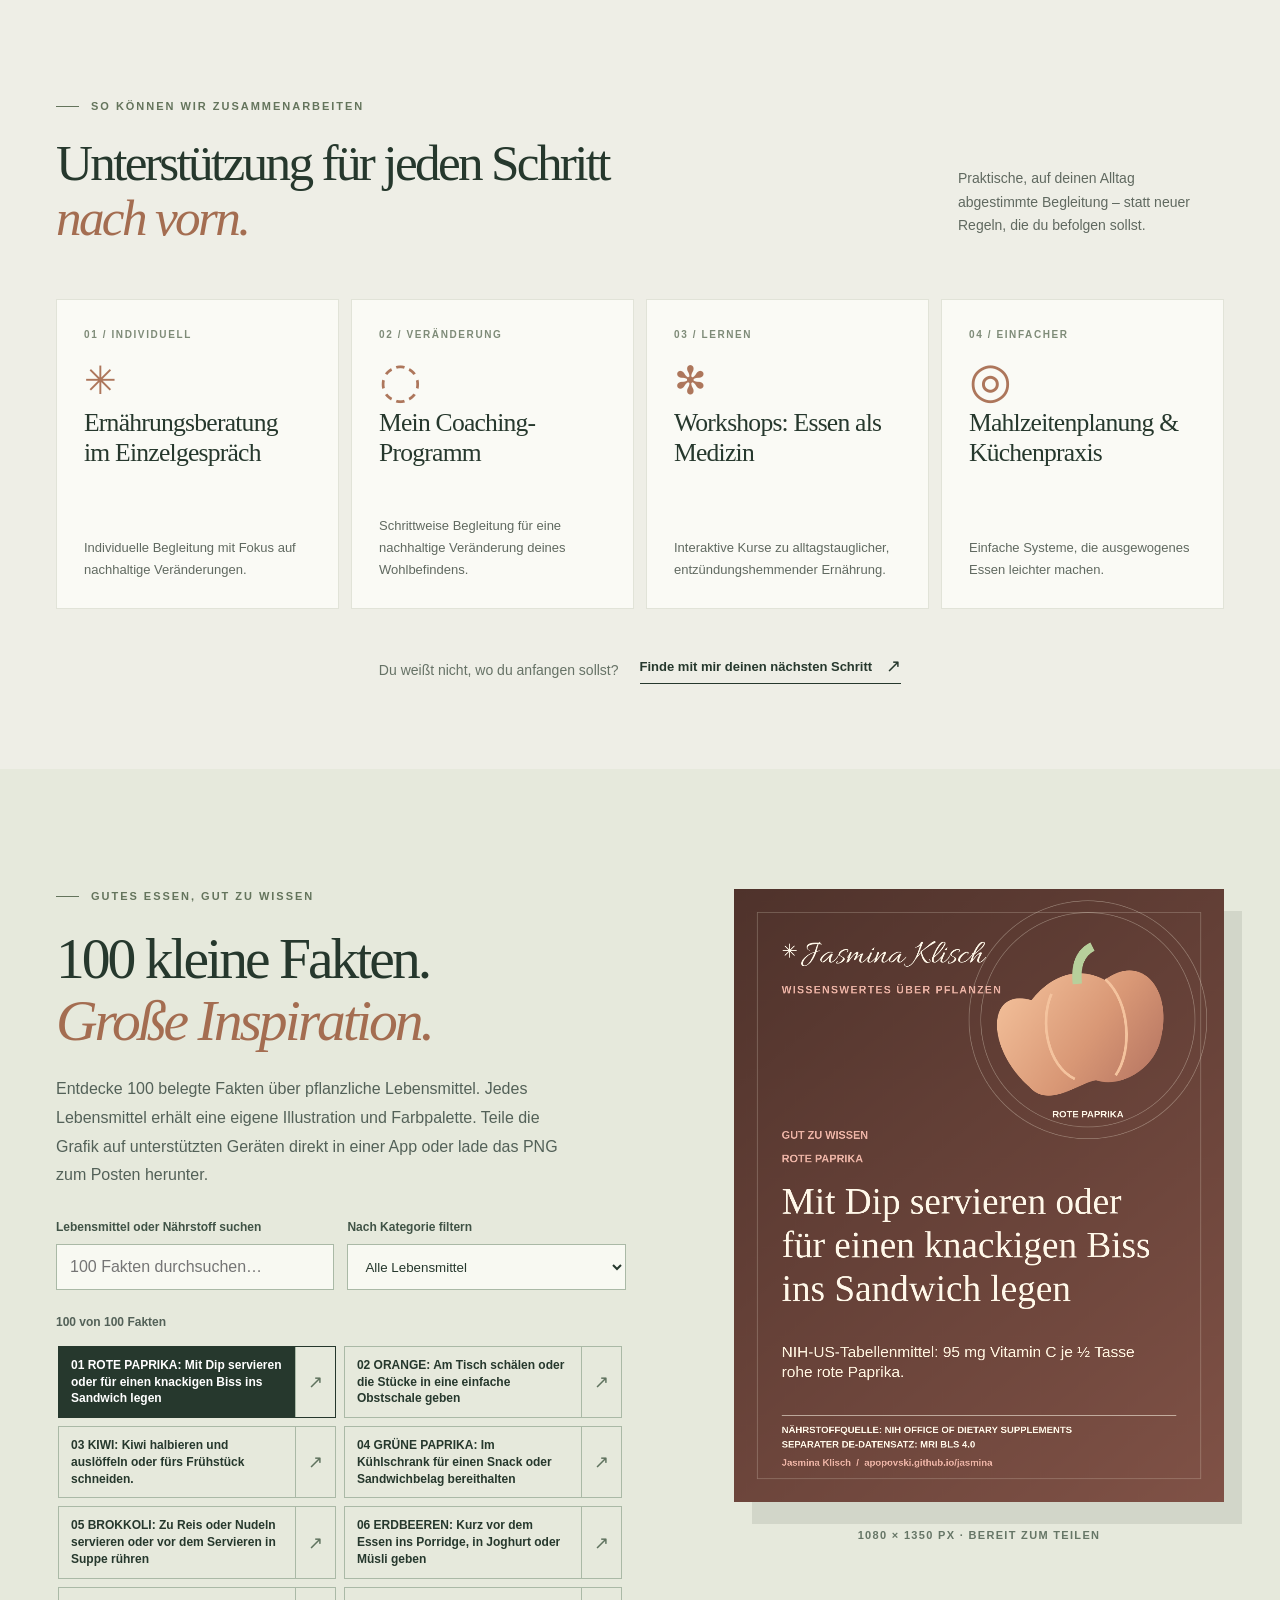
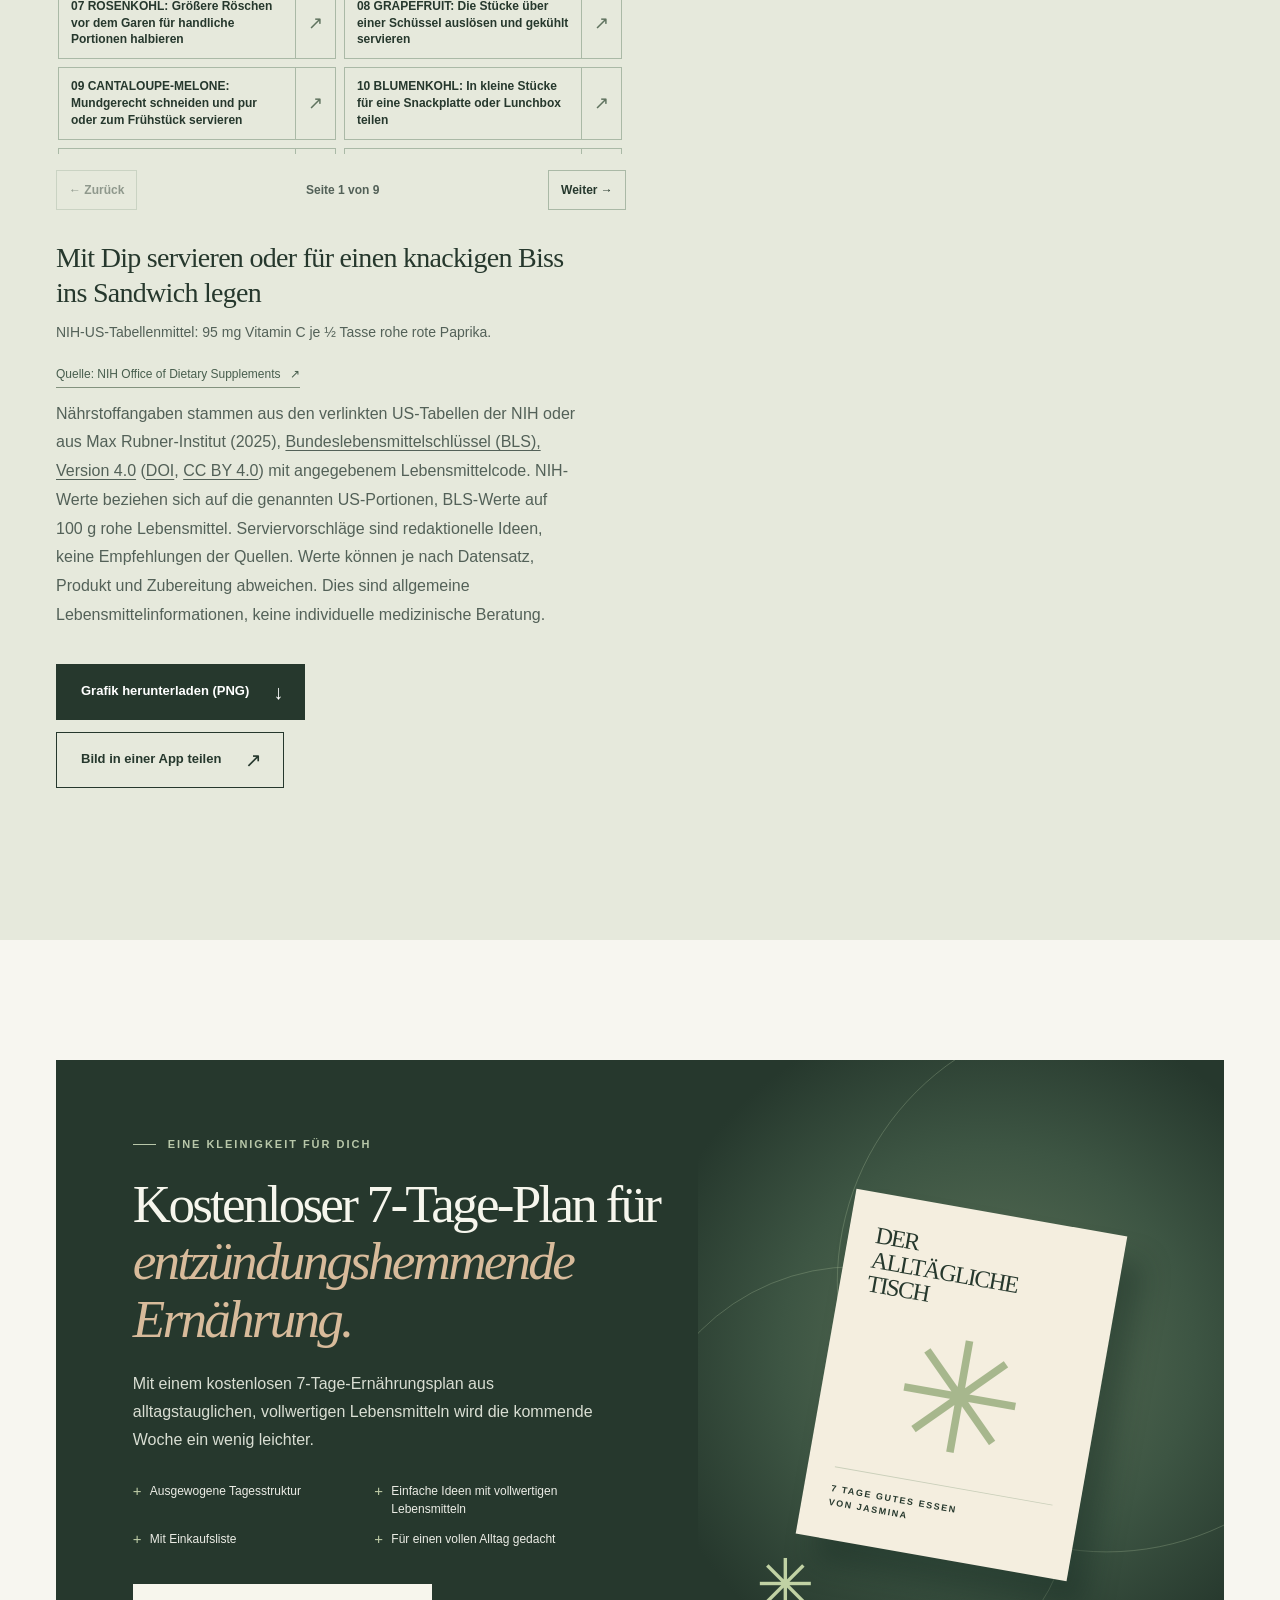
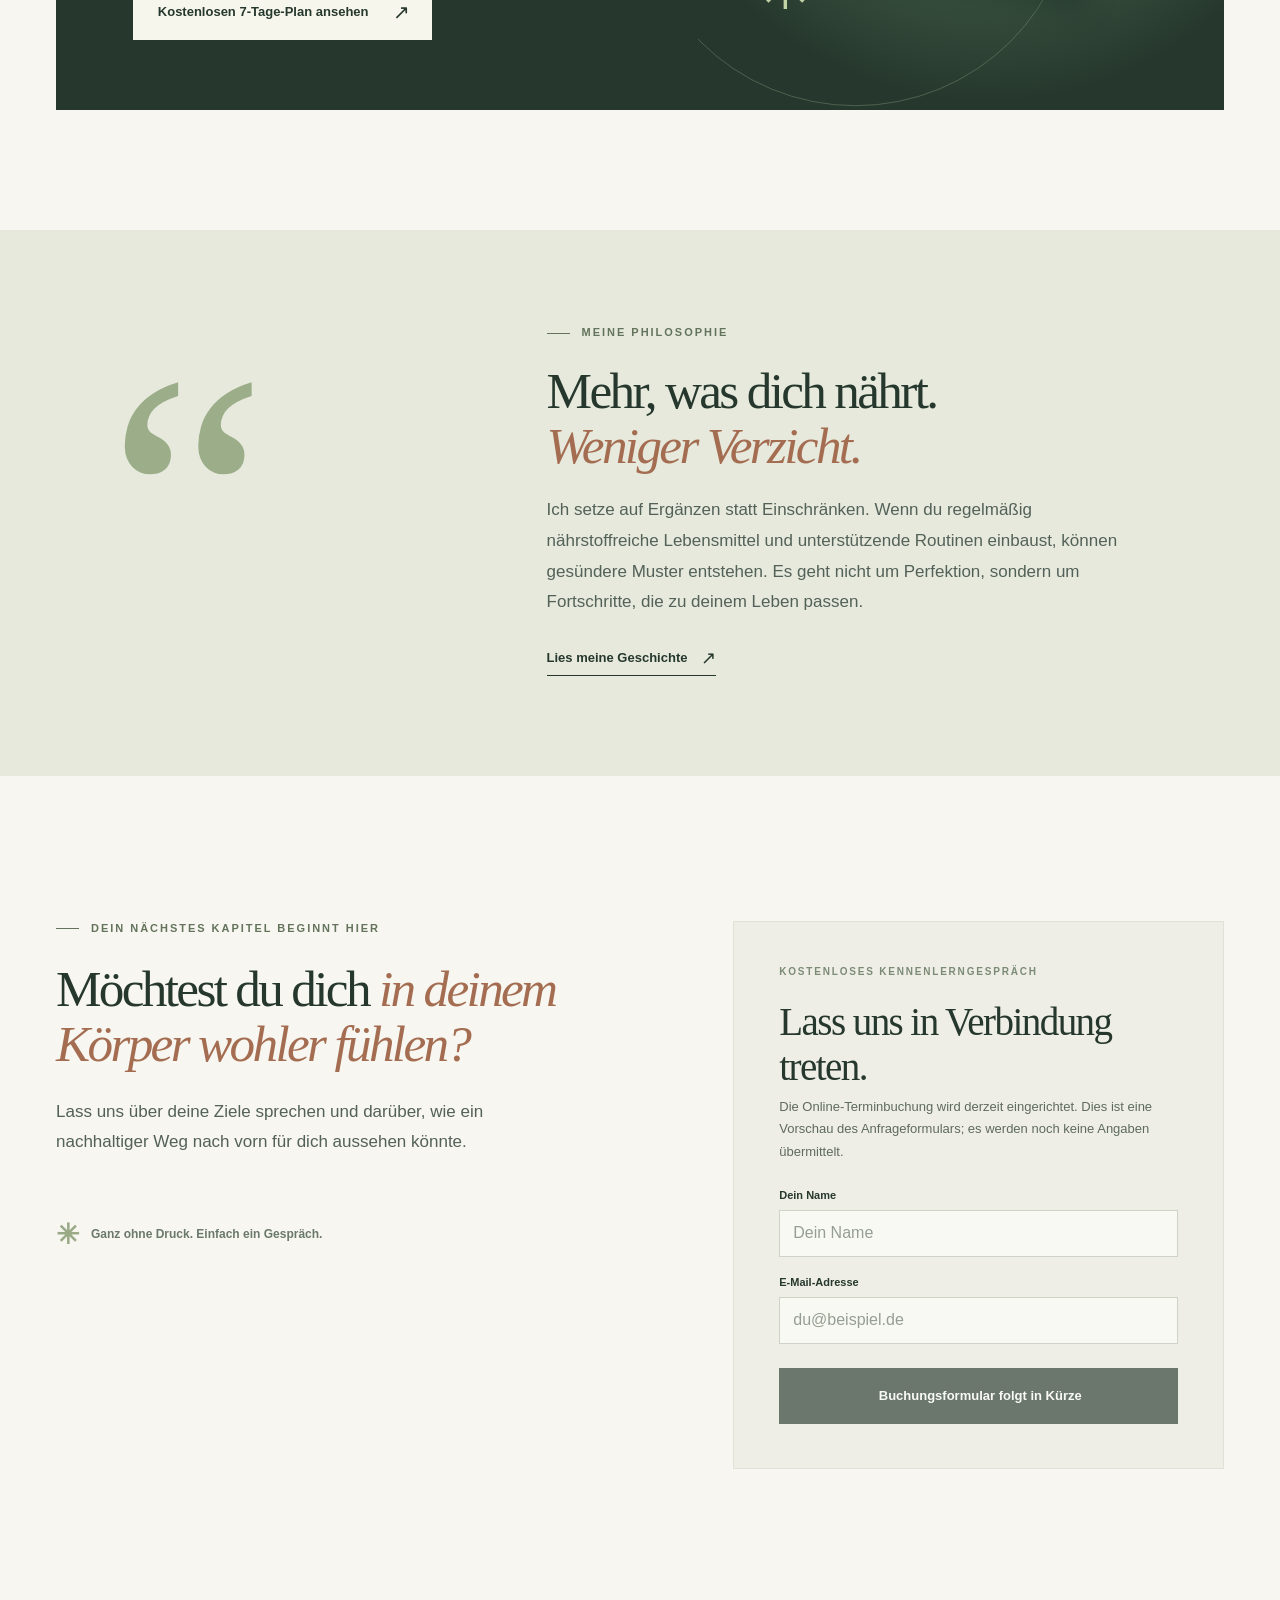
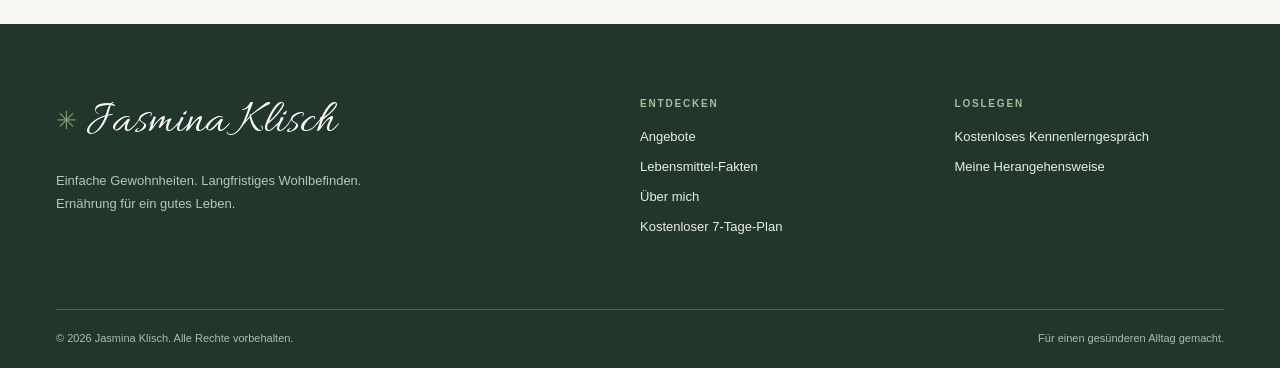
==== commit 95ca3c94: "Refine shareable food illustrations and bilingual nutrition facts Use practical serving ideas, clear" ====
--- a/de/index.html
+++ b/de/index.html
@@ -12,7 +12,7 @@
     <link rel="alternate" hreflang="x-default" href="https://apopovski.github.io/jasmina/">
     <link rel="icon" href="../favicon.svg" type="image/svg+xml">
     <link rel="preload" href="../fonts/Allura-Regular.woff2" as="font" type="font/woff2" crossorigin>
-    <link rel="stylesheet" href="../styles.css?v=brand-1">
+    <link rel="stylesheet" href="../styles.css?v=facts-3">
     <link rel="preload" as="image" href="../images/Jasmina-optimized.jpg">
     <meta property="og:type" content="website">
     <meta property="og:title" content="Einfache Gewohnheiten. Langfristiges Wohlbefinden. | Jasmina Klisch">
@@ -151,10 +151,11 @@
             <div class="fact-pagination"><button class="fact-prev" type="button" disabled>← Zurück</button><span class="fact-page"></span><button class="fact-next" type="button">Weiter →</button></div>
             <noscript><p>Aktiviere JavaScript, um die Grafiken anzusehen und herunterzuladen.</p></noscript>
             <div class="fact-explanation" aria-live="polite">
-              <h3 data-fact-title>Rote Paprika enthält viel Vitamin C.</h3>
-              <p data-fact-description>Vitamin C wirkt als Antioxidans und verbessert die Aufnahme von Eisen aus pflanzlichen Lebensmitteln.</p>
-            </div>
-            <a class="fact-source" data-fact-source href="https://ods.od.nih.gov/factsheets/VitaminC-Consumer/" target="_blank" rel="noopener noreferrer">Quelle: NIH Office of Dietary Supplements <span aria-hidden="true">↗</span></a>
+              <h3 data-fact-title>Mit Dip servieren oder für einen knackigen Biss ins Sandwich legen</h3>
+              <p data-fact-description>NIH-US-Tabellenmittel: 95 mg Vitamin C je ½ Tasse rohe rote Paprika.</p>
+            </div>
+            <a class="fact-source" data-fact-source href="https://ods.od.nih.gov/factsheets/VitaminC-HealthProfessional/" target="_blank" rel="noopener noreferrer">Quelle: NIH Office of Dietary Supplements <span aria-hidden="true">↗</span></a>
+            <p class="fact-source-note">Nährstoffangaben stammen aus den verlinkten US-Tabellen der NIH oder aus Max Rubner-Institut (2025), <a href="https://blsdb.de/download" target="_blank" rel="noopener noreferrer">Bundeslebensmittelschlüssel (BLS), Version 4.0</a> (<a href="https://doi.org/10.25826/Data20251217-134202-0" target="_blank" rel="noopener noreferrer">DOI</a>, <a href="https://creativecommons.org/licenses/by/4.0/deed.de" target="_blank" rel="noopener noreferrer">CC BY 4.0</a>) mit angegebenem Lebensmittelcode. NIH-Werte beziehen sich auf die genannten US-Portionen, BLS-Werte auf 100 g rohe Lebensmittel. Serviervorschläge sind redaktionelle Ideen, keine Empfehlungen der Quellen. Werte können je nach Datensatz, Produkt und Zubereitung abweichen. Dies sind allgemeine Lebensmittelinformationen, keine individuelle medizinische Beratung.</p>
             <button type="button" class="button button-dark fact-download">Grafik herunterladen (PNG) <span aria-hidden="true">↓</span></button>
             <button type="button" class="button fact-share" aria-expanded="false" aria-controls="fact-share-help">Bild in einer App teilen <span aria-hidden="true">↗</span></button>
             <div class="fact-share-help" id="fact-share-help" hidden>
@@ -237,7 +238,7 @@
       <div class="section-shell footer-bottom"><span>© <span data-year>2026</span> Jasmina Klisch. Alle Rechte vorbehalten.</span><span>Für einen gesünderen Alltag gemacht.</span></div>
     </footer>
     <script src="../script.js" defer></script>
-    <script src="../food-facts-data.js?v=101" defer></script>
-    <script src="../food-facts.js?v=food-visuals-1" defer></script>
+    <script src="../food-facts-data.js?v=103" defer></script>
+    <script src="../food-facts.js?v=illustrations-4" defer></script>
   </body>
 </html>
--- a/styles.css
+++ b/styles.css
@@ -134,6 +134,8 @@
 .fact-explanation p { max-width: 520px; margin-bottom: 16px; color: #536158; font-size: 14px; line-height: 1.75; }
 .fact-source { display: inline-flex; gap: 9px; border-bottom: 1px solid #83927e; padding-bottom: 4px; color: #485e4e; font-size: 12px; line-height: 1.4; }
 .fact-source:hover { color: #a46d51; }
+.facts-copy > .fact-source-note { margin: 12px 0 20px; font-size: 12px; line-height: 1.6; }
+.fact-source-note a { text-decoration: underline; text-underline-offset: 3px; }
 .fact-download { display: flex; width: fit-content; margin-top: 34px; }
 .fact-share { width: fit-content; margin-top: 12px; border-color: var(--ink); color: var(--ink); background: transparent; }
 .fact-share:hover { background: #d5decd; }
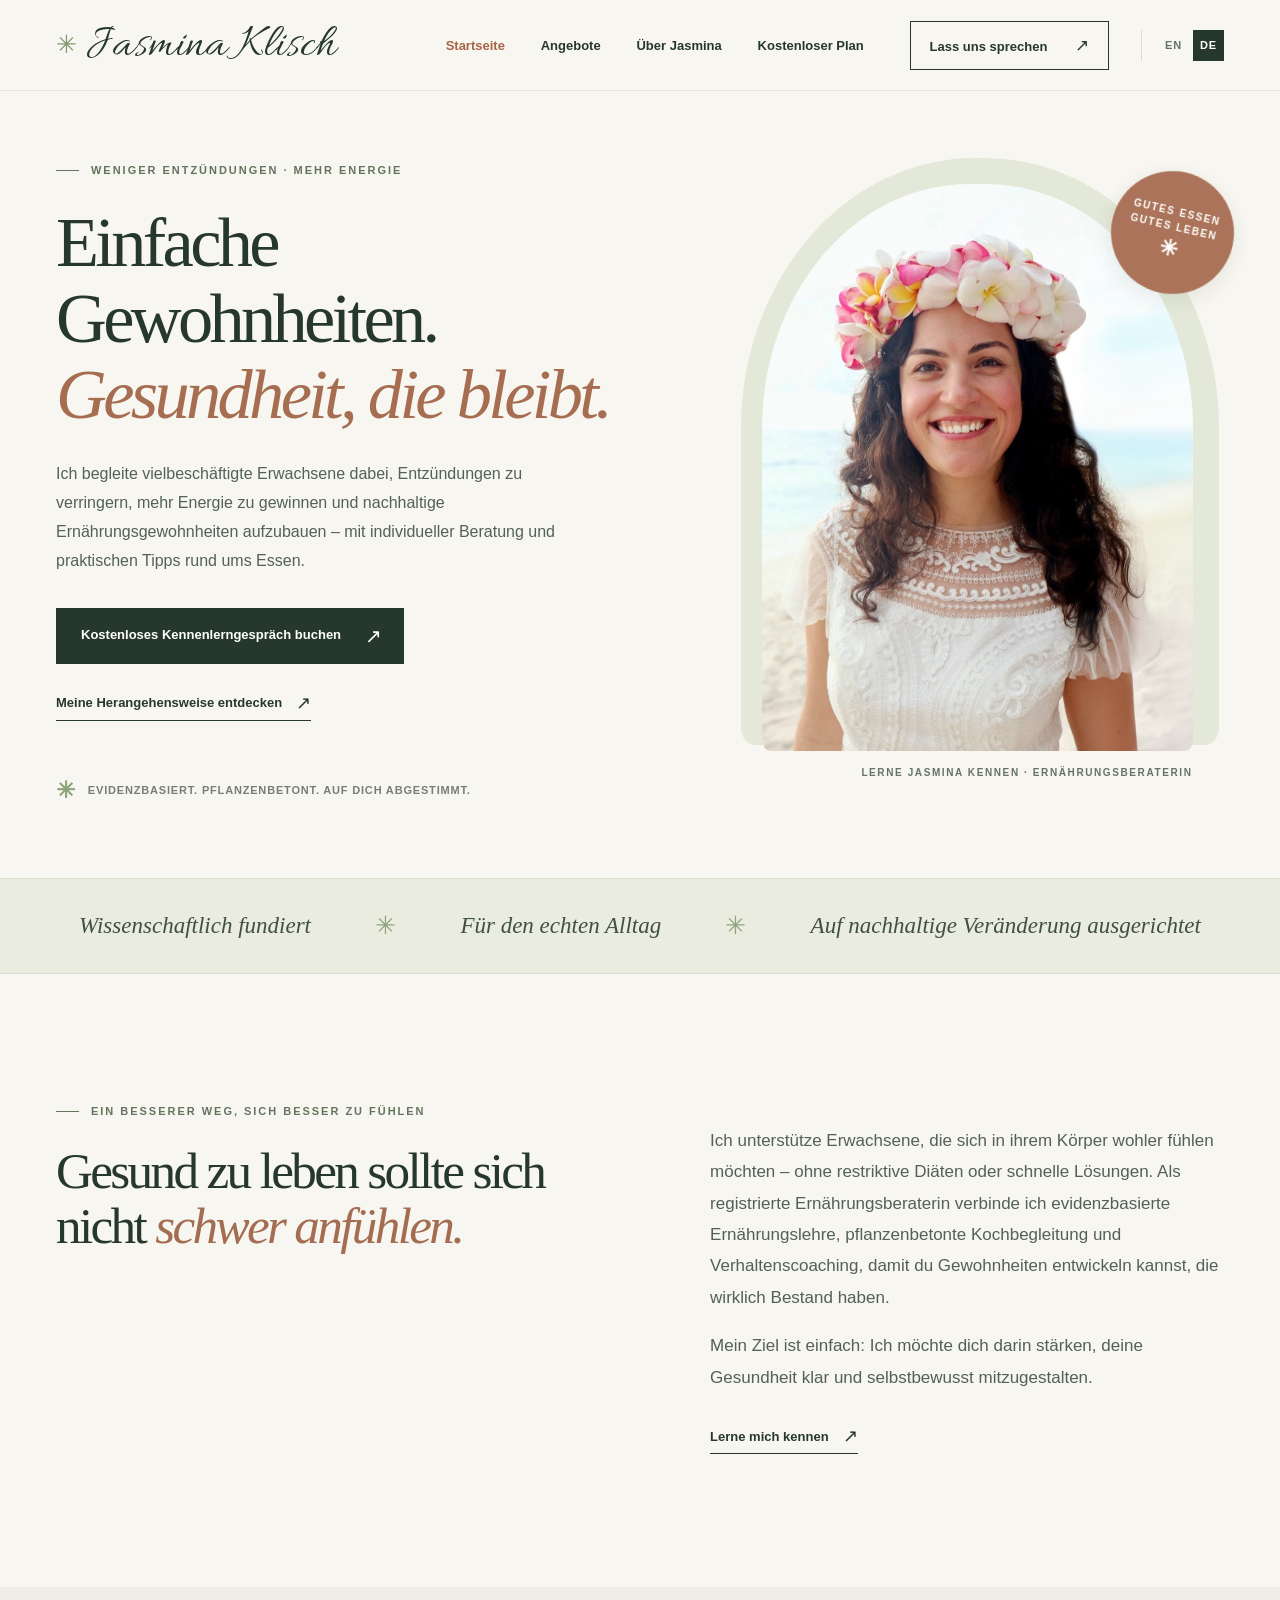
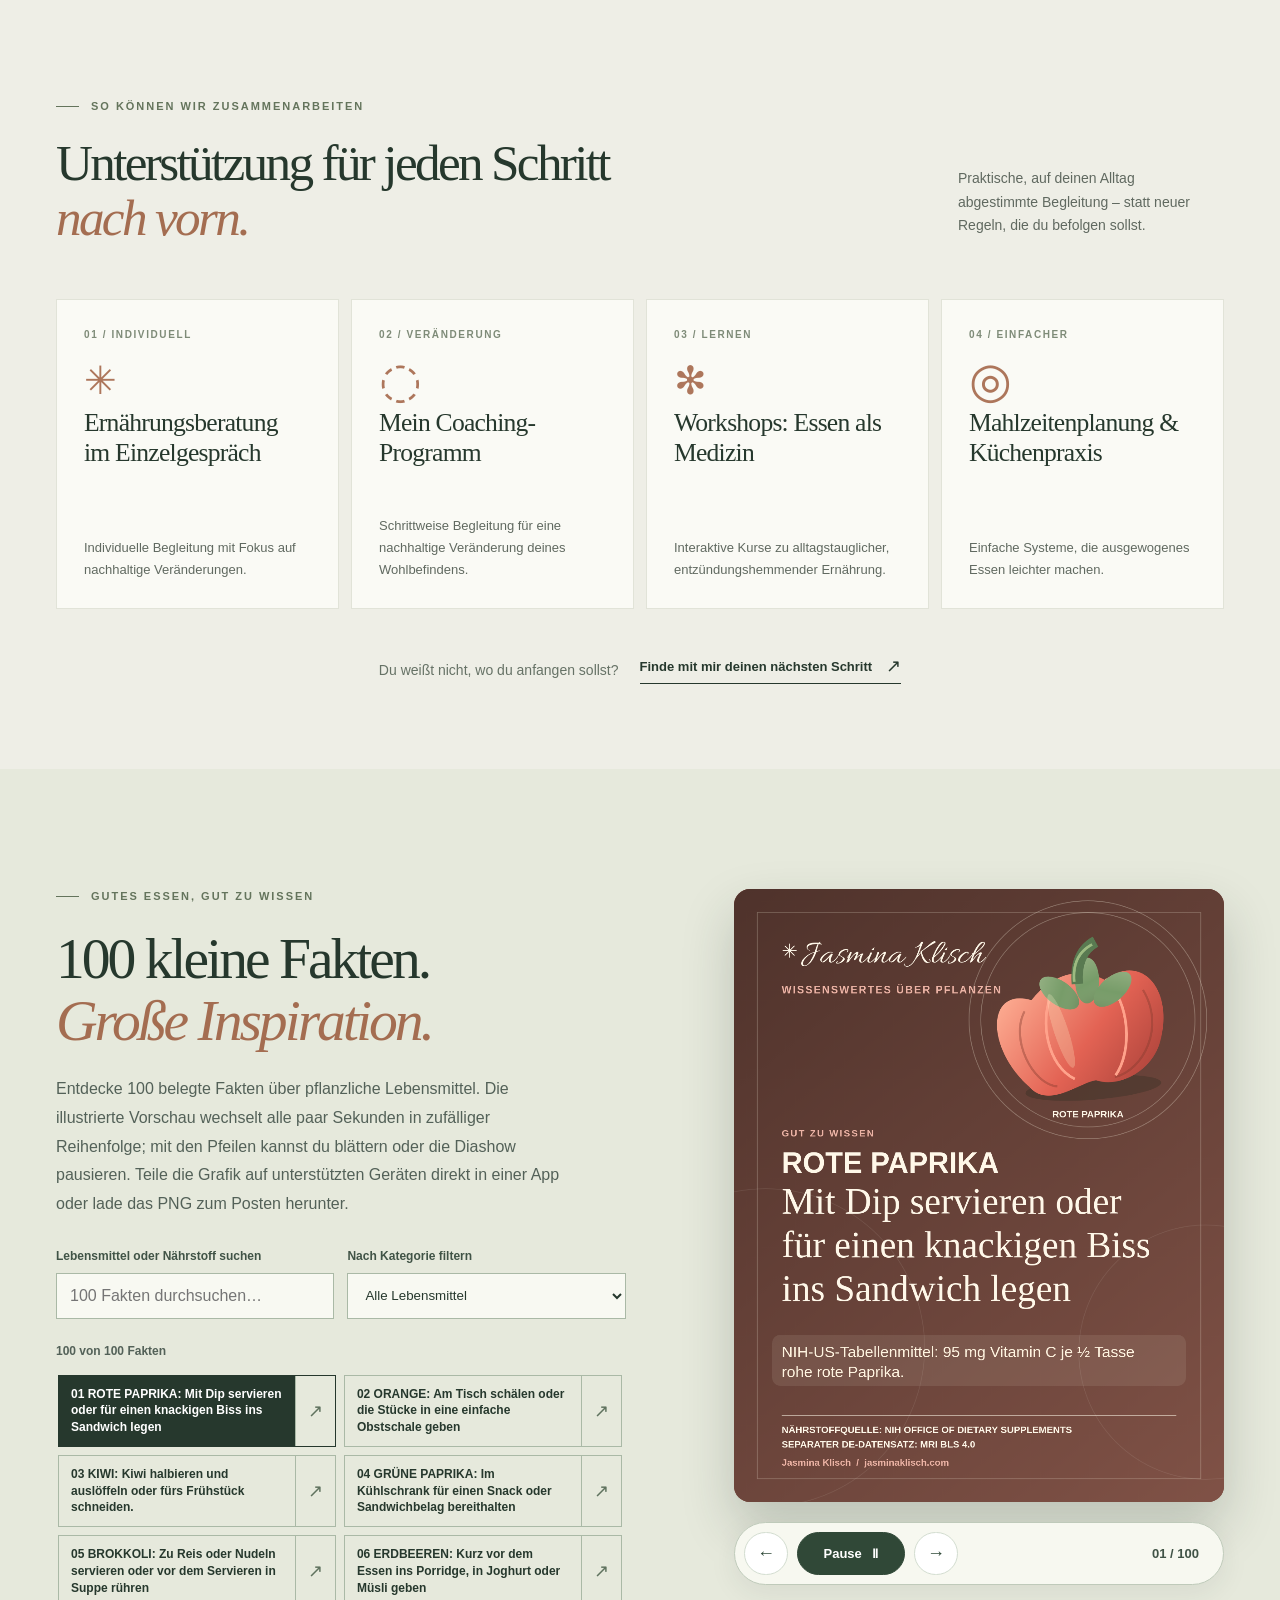
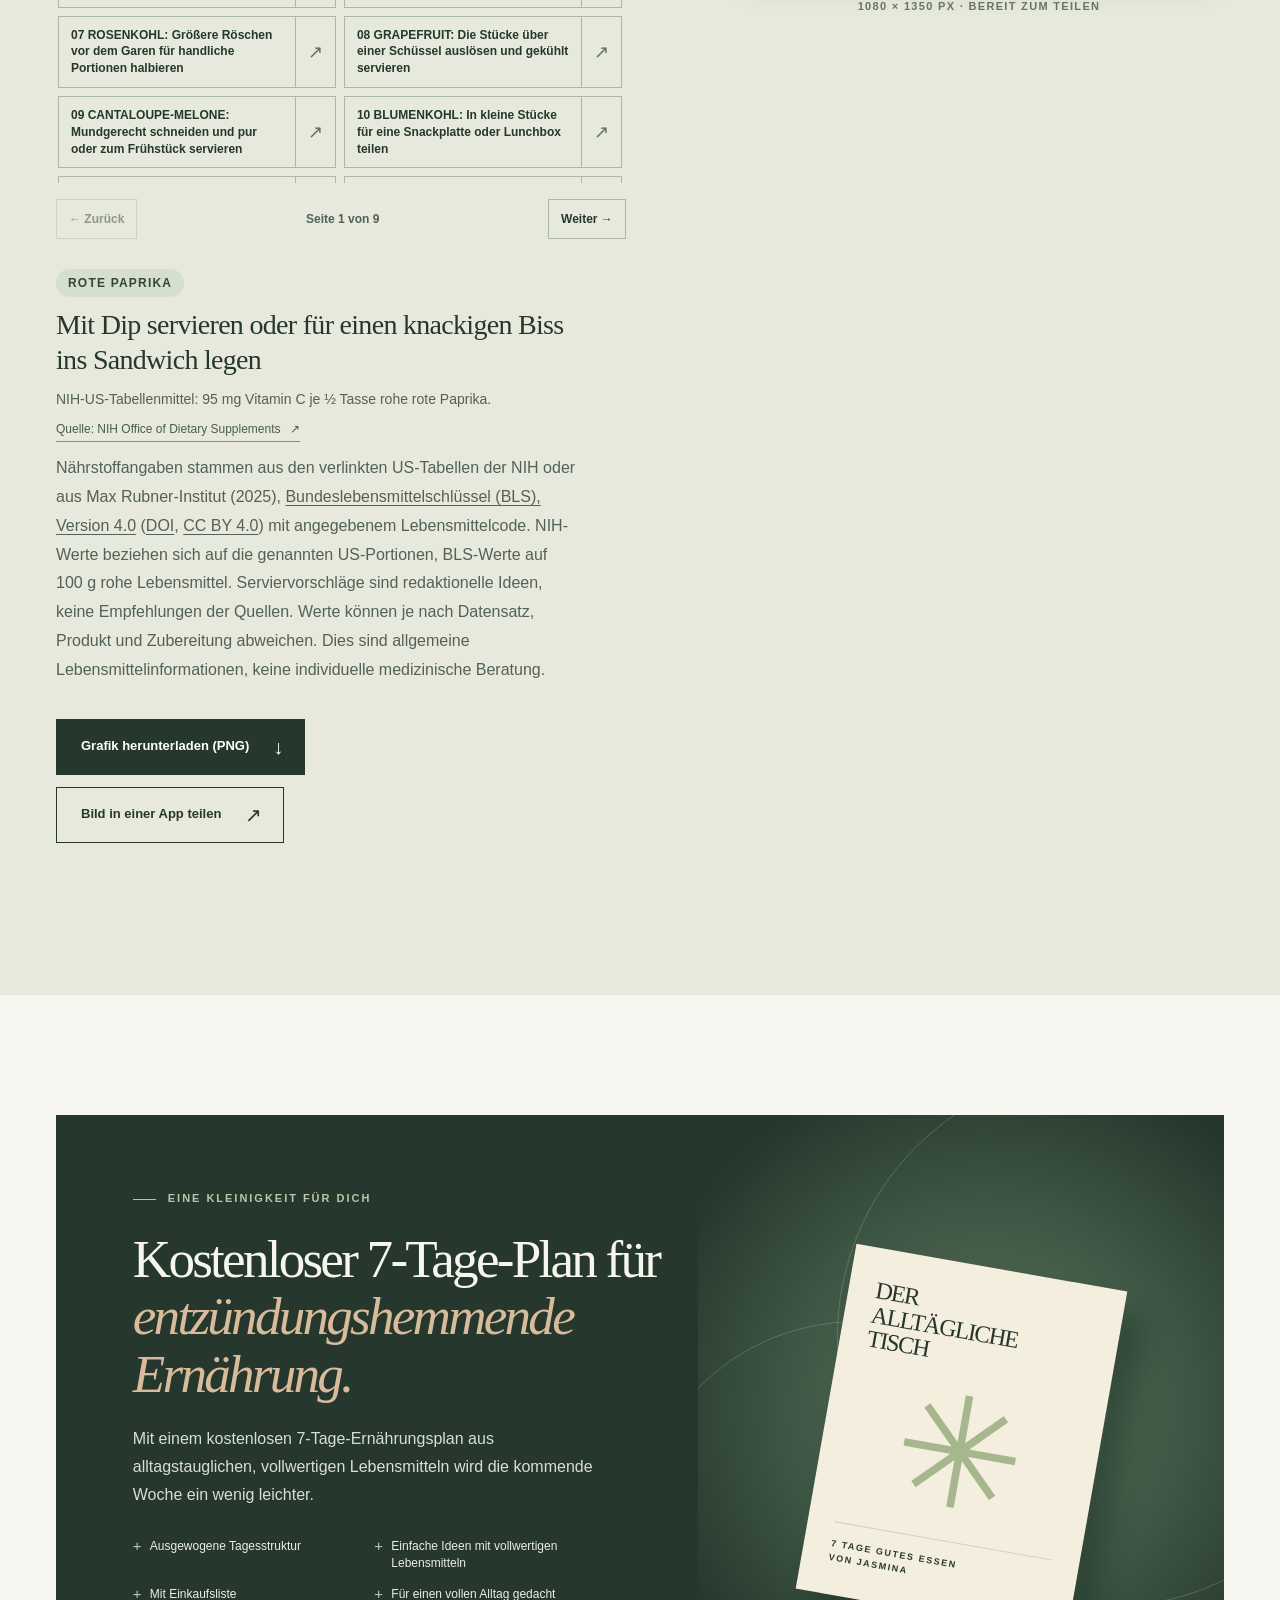
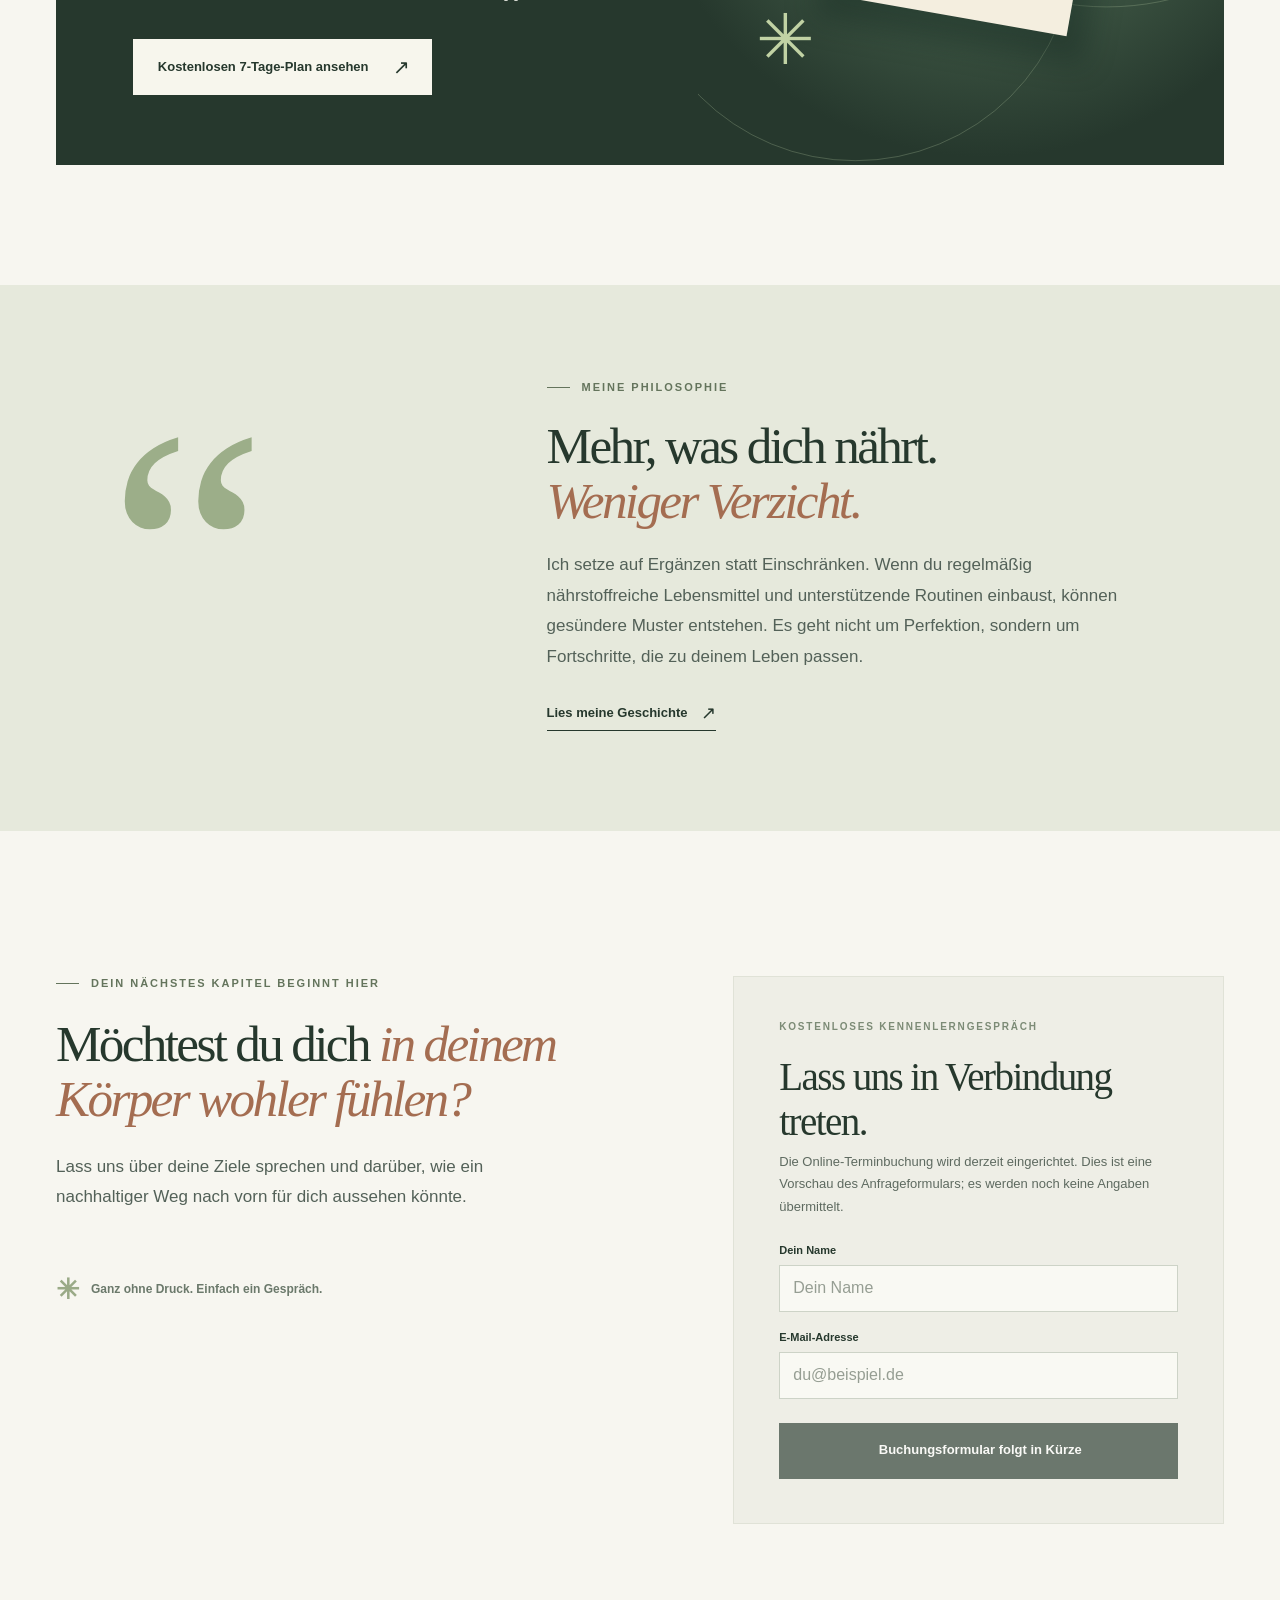
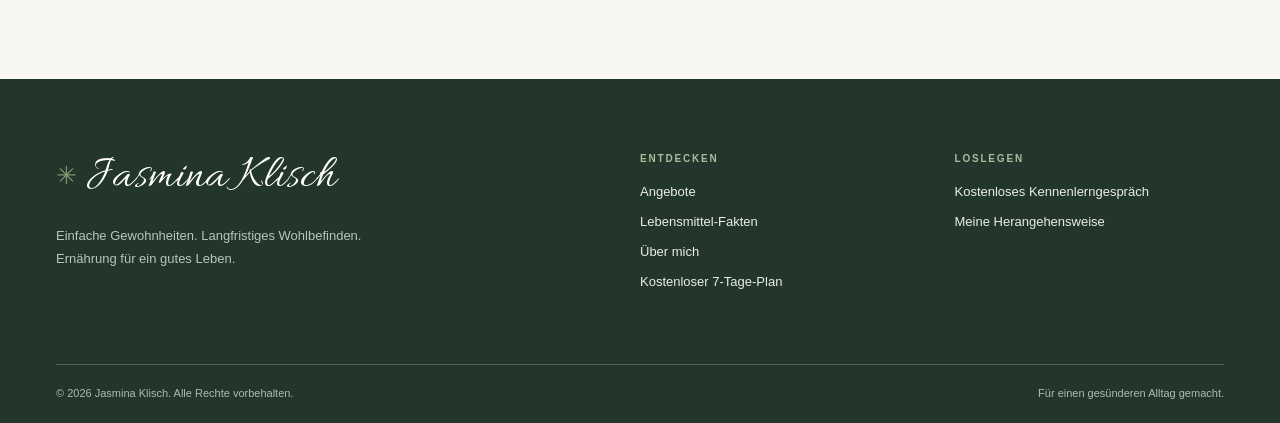
==== commit edc92fc5: "Add shuffled food fact slideshow and refreshed share graphics Promote food names, refine vector artw" ====
--- a/de/index.html
+++ b/de/index.html
@@ -12,7 +12,7 @@
     <link rel="alternate" hreflang="x-default" href="https://apopovski.github.io/jasmina/">
     <link rel="icon" href="../favicon.svg" type="image/svg+xml">
     <link rel="preload" href="../fonts/Allura-Regular.woff2" as="font" type="font/woff2" crossorigin>
-    <link rel="stylesheet" href="../styles.css?v=facts-3">
+    <link rel="stylesheet" href="../styles.css?v=facts-4">
     <link rel="preload" as="image" href="../images/Jasmina-optimized.jpg">
     <meta property="og:type" content="website">
     <meta property="og:title" content="Einfache Gewohnheiten. Langfristiges Wohlbefinden. | Jasmina Klisch">
@@ -133,7 +133,7 @@
           <div class="facts-copy">
             <p class="eyebrow"><span class="eyebrow-line"></span> GUTES ESSEN, GUT ZU WISSEN</p>
             <h2 id="facts-title">100 kleine Fakten.<br><em>Große Inspiration.</em></h2>
-            <p>Entdecke 100 belegte Fakten über pflanzliche Lebensmittel. Jedes Lebensmittel erhält eine eigene Illustration und Farbpalette. Teile die Grafik auf unterstützten Geräten direkt in einer App oder lade das PNG zum Posten herunter.</p>
+            <p>Entdecke 100 belegte Fakten über pflanzliche Lebensmittel. Die illustrierte Vorschau wechselt alle paar Sekunden in zufälliger Reihenfolge; mit den Pfeilen kannst du blättern oder die Diashow pausieren. Teile die Grafik auf unterstützten Geräten direkt in einer App oder lade das PNG zum Posten herunter.</p>
             <div class="fact-filters">
               <label for="fact-search">Lebensmittel oder Nährstoff suchen</label>
               <input id="fact-search" type="search" placeholder="100 Fakten durchsuchen…" autocomplete="off">
@@ -150,7 +150,8 @@
             <div class="fact-options" aria-label="Ernährungsfakten"></div>
             <div class="fact-pagination"><button class="fact-prev" type="button" disabled>← Zurück</button><span class="fact-page"></span><button class="fact-next" type="button">Weiter →</button></div>
             <noscript><p>Aktiviere JavaScript, um die Grafiken anzusehen und herunterzuladen.</p></noscript>
-            <div class="fact-explanation" aria-live="polite">
+            <div class="fact-explanation">
+              <span class="fact-food-name" data-fact-food>ROTE PAPRIKA</span>
               <h3 data-fact-title>Mit Dip servieren oder für einen knackigen Biss ins Sandwich legen</h3>
               <p data-fact-description>NIH-US-Tabellenmittel: 95 mg Vitamin C je ½ Tasse rohe rote Paprika.</p>
             </div>
@@ -168,6 +169,12 @@
           </div>
           <div class="facts-preview">
             <canvas id="fact-canvas" width="1080" height="1350" role="img" aria-label="Teilbare Jasmina-Klisch-Ernährungsgrafik über rote Paprika"></canvas>
+            <div class="fact-slider" aria-label="Diashow mit Ernährungsfakten">
+              <button type="button" class="fact-slide-back" aria-label="Vorheriger Ernährungsfakt">←</button>
+              <button type="button" class="fact-slide-toggle" aria-label="Diashow pausieren" aria-pressed="false">Pause <span aria-hidden="true">Ⅱ</span></button>
+              <button type="button" class="fact-slide-forward" aria-label="Nächster Ernährungsfakt">→</button>
+              <span class="fact-slide-count" aria-live="off">01 / 100</span>
+            </div>
             <p>1080 × 1350 px · Bereit zum Teilen</p>
           </div>
         </div>
@@ -239,6 +246,6 @@
     </footer>
     <script src="../script.js" defer></script>
     <script src="../food-facts-data.js?v=103" defer></script>
-    <script src="../food-facts.js?v=illustrations-4" defer></script>
+    <script src="../food-facts.js?v=illustrations-5" defer></script>
   </body>
 </html>
--- a/styles.css
+++ b/styles.css
@@ -129,7 +129,8 @@
 .fact-pagination button { min-height: 40px; padding: 8px 12px; border: 1px solid #aab9a6; background: transparent; color: var(--ink); font-size: 12px; font-weight: 700; }
 .fact-pagination button:hover:not(:disabled) { background: #d6e1ce; }
 .fact-pagination button:disabled { opacity: .45; cursor: default; }
-.fact-explanation { min-height: 124px; }
+.fact-explanation { min-height: 150px; }
+.fact-food-name { display: block; width: fit-content; margin-bottom: 10px; padding: 7px 12px; border-radius: 100px; background: #d6dfce; color: #304837; font-size: 12px; font-weight: 800; letter-spacing: .1em; }
 .fact-explanation h3 { max-width: 530px; margin-bottom: 10px; font-size: 28px; line-height: 1.25; letter-spacing: -.025em; }
 .fact-explanation p { max-width: 520px; margin-bottom: 16px; color: #536158; font-size: 14px; line-height: 1.75; }
 .fact-source { display: inline-flex; gap: 9px; border-bottom: 1px solid #83927e; padding-bottom: 4px; color: #485e4e; font-size: 12px; line-height: 1.4; }
@@ -146,8 +147,22 @@
 .fact-copy-caption:hover, .fact-copy-image:hover { color: #a46d51; }
 .fact-status { min-height: 20px; margin: 12px 0 0; color: #526652; font-size: 12px; }
 .facts-preview { position: sticky; top: 24px; width: min(100%, 490px); justify-self: end; }
-.facts-preview canvas { display: block; width: 100%; height: auto; aspect-ratio: 4 / 5; background: #783f35; box-shadow: 18px 22px 0 rgba(38, 56, 45, .1); }
-.facts-preview p { margin: 27px 0 0; color: #667666; font-size: 11px; font-weight: 700; letter-spacing: .12em; text-transform: uppercase; text-align: center; }
+.facts-preview canvas { display: block; width: 100%; height: auto; aspect-ratio: 4 / 5; border-radius: 16px; background: #783f35; box-shadow: 0 24px 52px rgba(38, 56, 45, .22); }
+.fact-slider { display: flex; align-items: center; gap: 9px; margin-top: 20px; padding: 9px; border: 1px solid #bfcaba; border-radius: 100px; background: #f7f8f0; box-shadow: 0 8px 28px rgba(38, 56, 45, .08); }
+.fact-slider button { flex: none; min-width: 43px; height: 43px; padding: 0 12px; border: 1px solid #d3ddd0; border-radius: 100px; background: #fff; color: #314b3a; font-size: 18px; cursor: pointer; transition: background .2s, transform .2s; }
+.fact-slider button:hover:not(:disabled) { background: #d6e1ce; transform: translateY(-2px); }
+.fact-slider button:disabled { opacity: .4; cursor: not-allowed; }
+.fact-slider .fact-slide-toggle { min-width: 108px; background: #304837; color: #fff; border-color: #304837; font-size: 13px; font-weight: 700; }
+.fact-slider .fact-slide-toggle:hover:not(:disabled) { background: #44634e; }
+.fact-slide-toggle span { margin-left: 7px; }
+.fact-slide-count { margin-left: auto; padding-right: 15px; color: #405346; font-size: 13px; font-weight: 700; font-variant-numeric: tabular-nums; white-space: nowrap; }
+@media (max-width: 480px) {
+  .fact-slider { gap: 4px; padding: 6px; }
+  .fact-slider button { min-width: 36px; height: 38px; padding: 0 7px; }
+  .fact-slider .fact-slide-toggle { min-width: 80px; }
+  .fact-slide-count { padding-right: 4px; font-size: 11px; }
+}
+.facts-preview p { margin: 15px 0 0; color: #667666; font-size: 11px; font-weight: 700; letter-spacing: .12em; text-transform: uppercase; text-align: center; }
 .guide-section { padding-top: 120px; padding-bottom: 120px; }
 .guide-card { display: grid; grid-template-columns: 55% 45%; min-height: 580px; overflow: hidden; background: var(--ink); color: #f6f6ed; }
 .guide-copy { padding: clamp(55px, 6vw, 90px) 4% 70px clamp(48px, 6vw, 88px); position: relative; z-index: 1; }
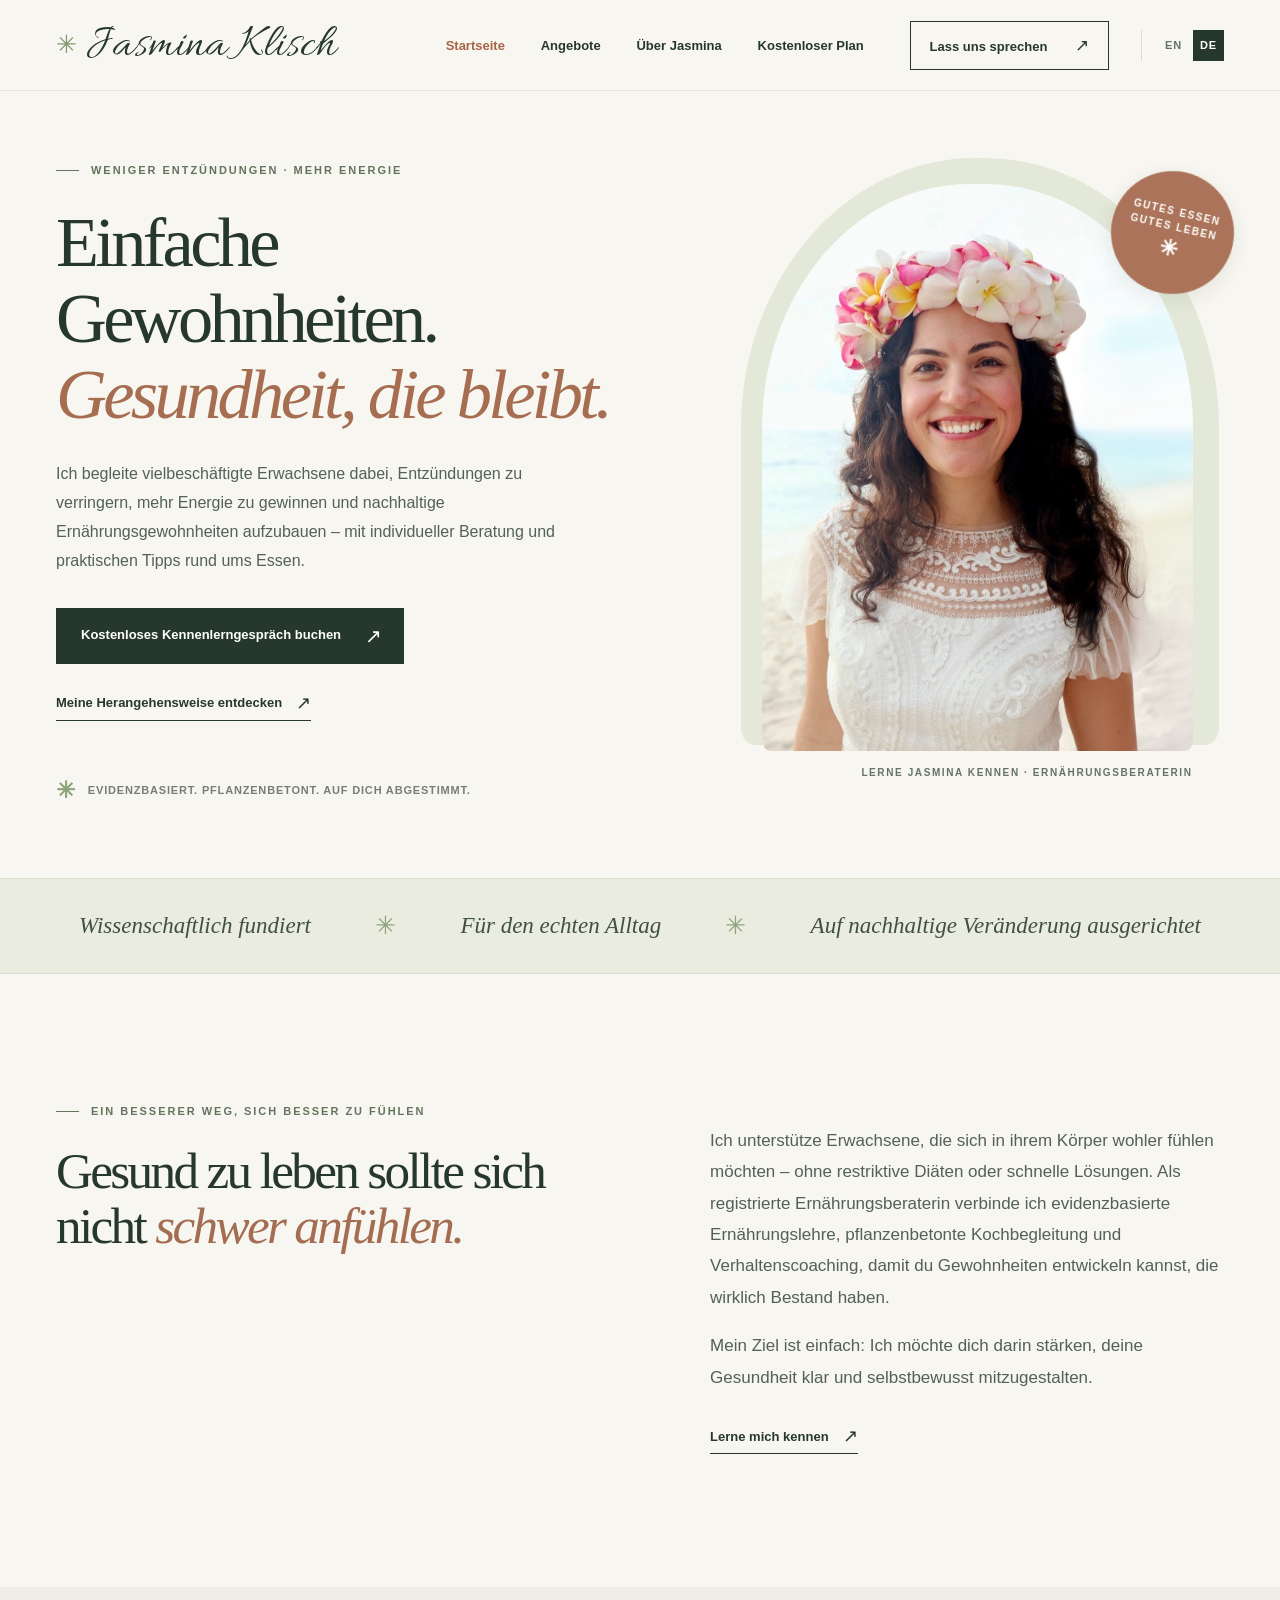
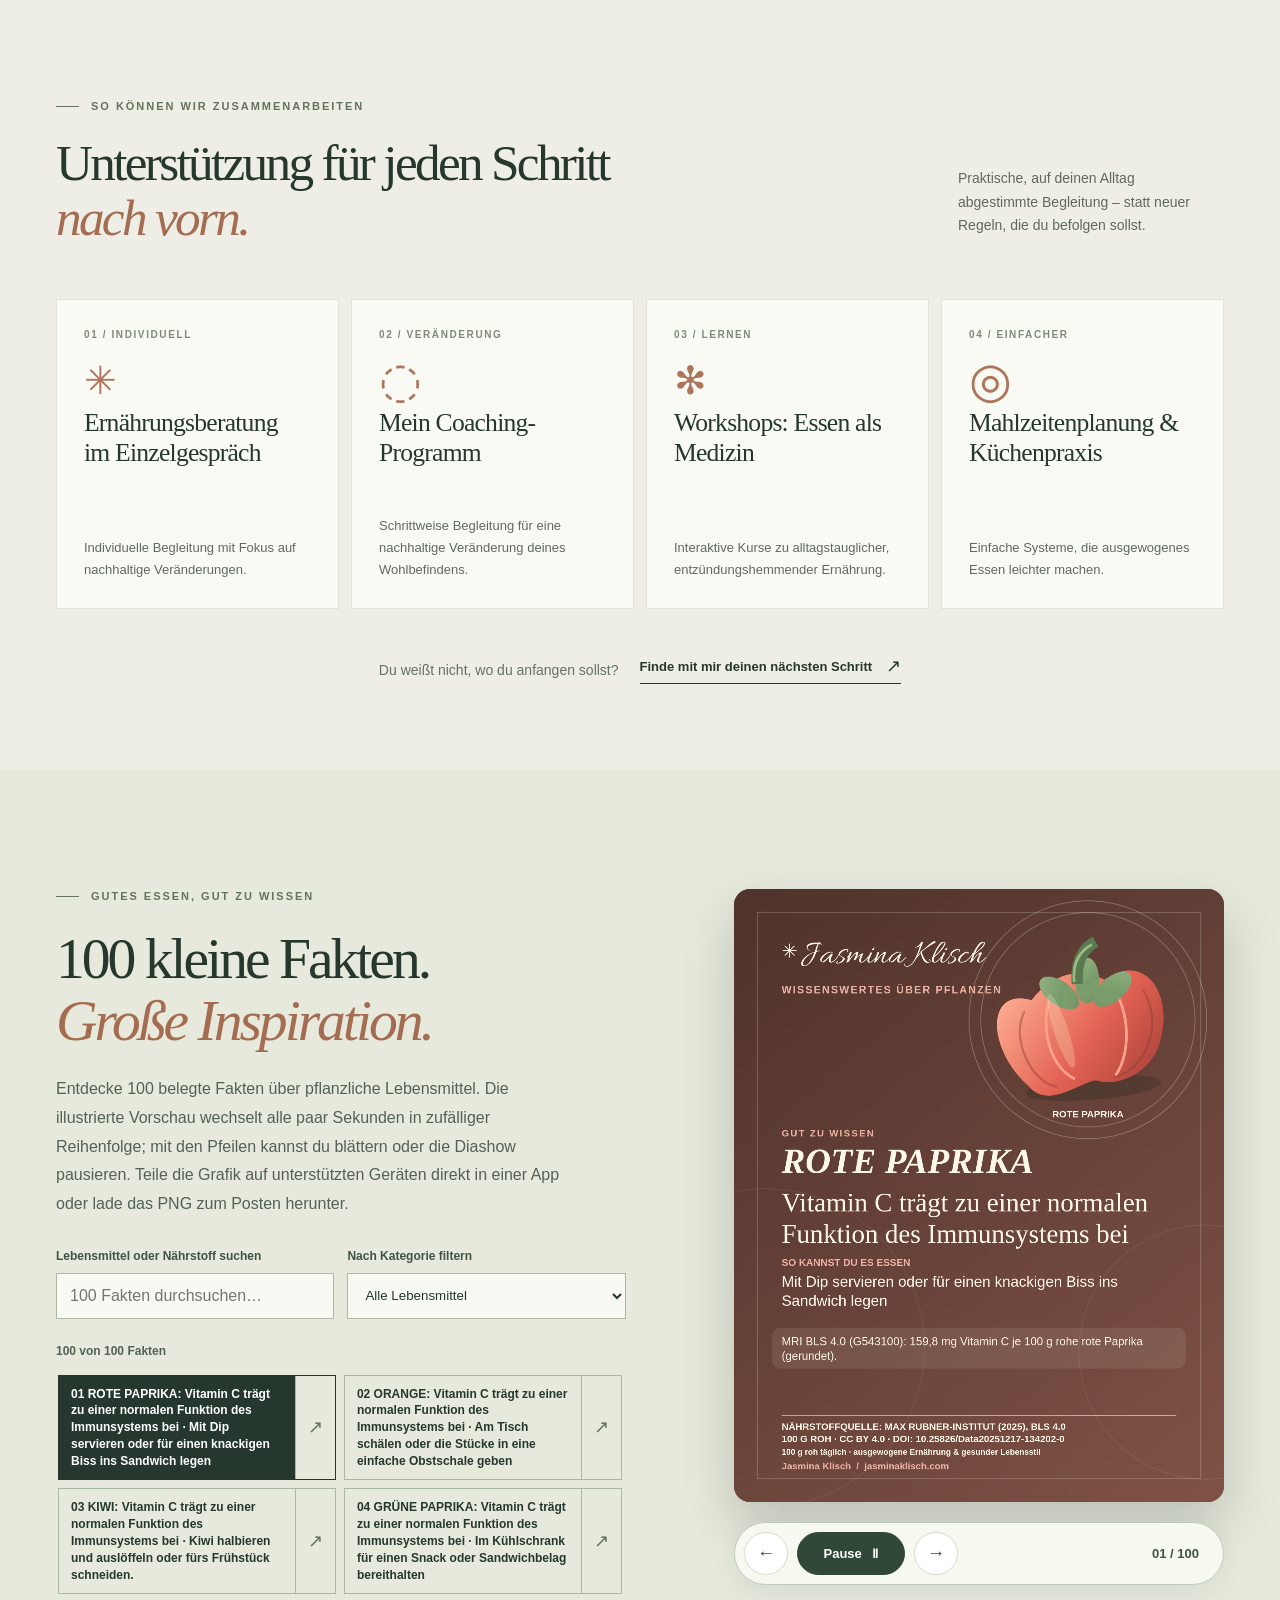
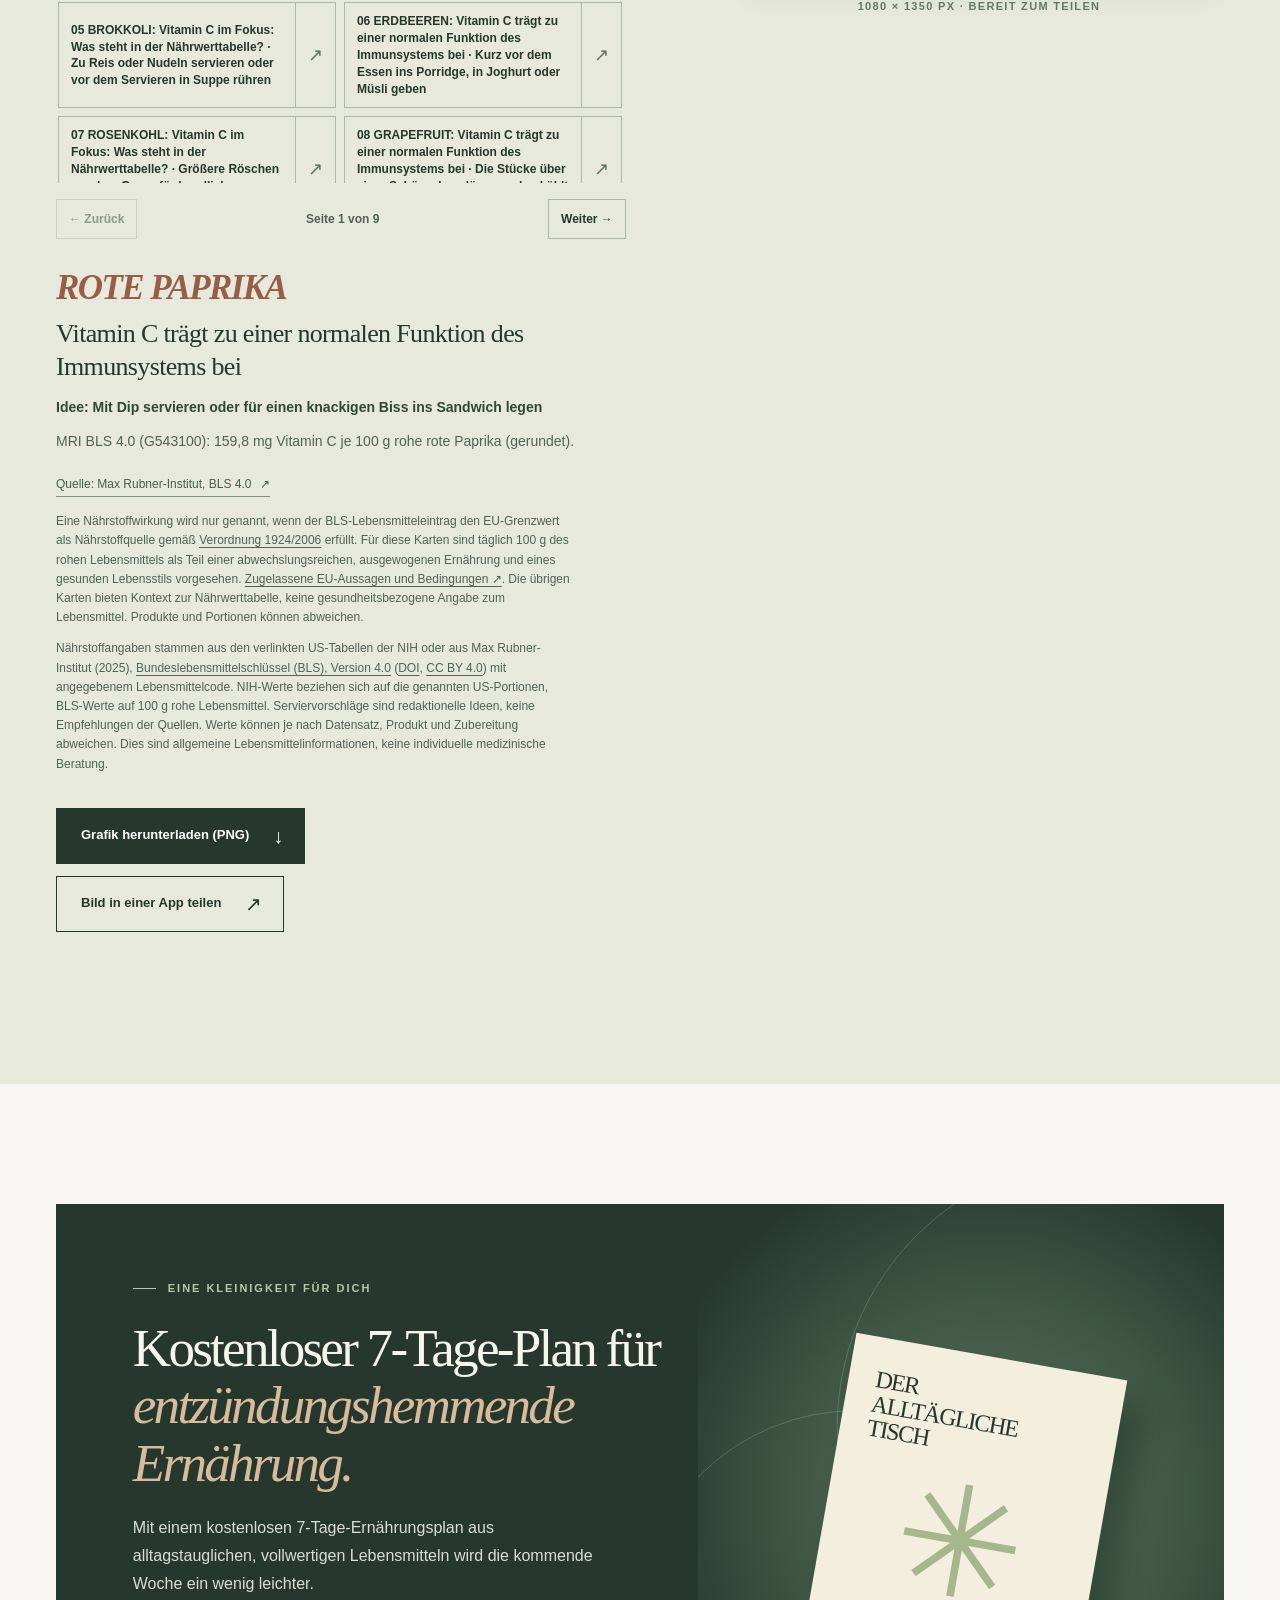
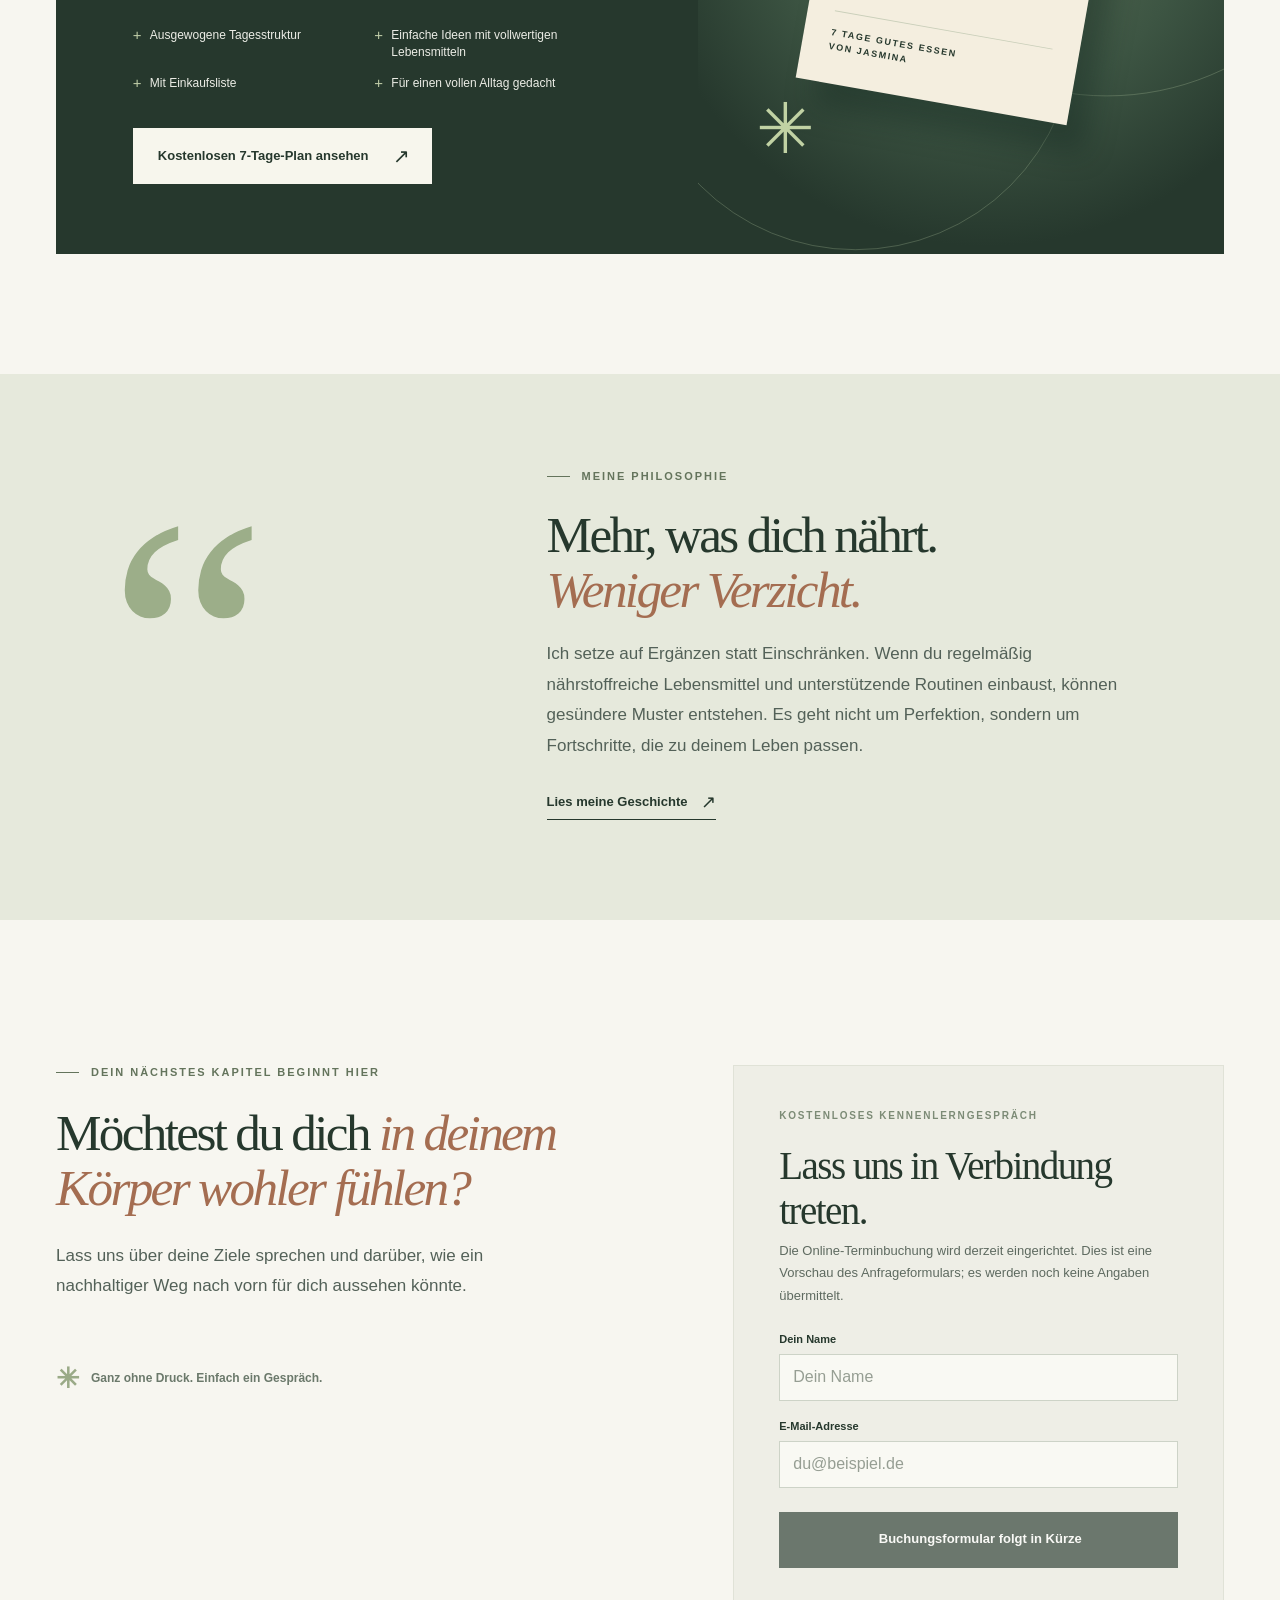
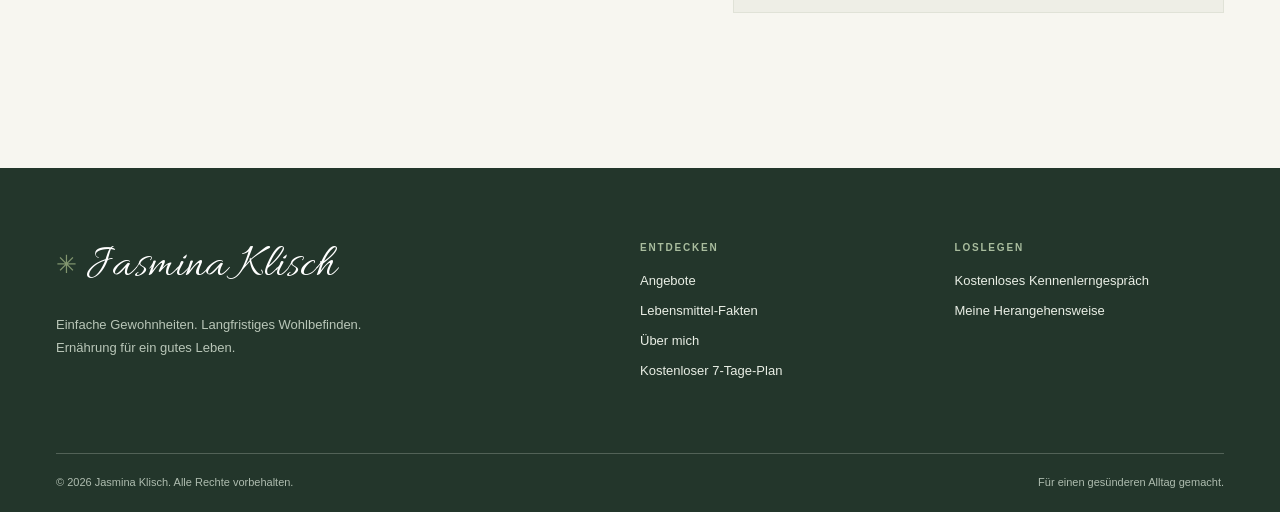
==== commit e68182e1: "Pair food nutrition context with serving ideas in share cards Show EU-authorized nutrient benefits o" ====
--- a/de/index.html
+++ b/de/index.html
@@ -12,7 +12,7 @@
     <link rel="alternate" hreflang="x-default" href="https://apopovski.github.io/jasmina/">
     <link rel="icon" href="../favicon.svg" type="image/svg+xml">
     <link rel="preload" href="../fonts/Allura-Regular.woff2" as="font" type="font/woff2" crossorigin>
-    <link rel="stylesheet" href="../styles.css?v=facts-4">
+    <link rel="stylesheet" href="../styles.css?v=facts-5">
     <link rel="preload" as="image" href="../images/Jasmina-optimized.jpg">
     <meta property="og:type" content="website">
     <meta property="og:title" content="Einfache Gewohnheiten. Langfristiges Wohlbefinden. | Jasmina Klisch">
@@ -152,10 +152,12 @@
             <noscript><p>Aktiviere JavaScript, um die Grafiken anzusehen und herunterzuladen.</p></noscript>
             <div class="fact-explanation">
               <span class="fact-food-name" data-fact-food>ROTE PAPRIKA</span>
-              <h3 data-fact-title>Mit Dip servieren oder für einen knackigen Biss ins Sandwich legen</h3>
-              <p data-fact-description>NIH-US-Tabellenmittel: 95 mg Vitamin C je ½ Tasse rohe rote Paprika.</p>
-            </div>
-            <a class="fact-source" data-fact-source href="https://ods.od.nih.gov/factsheets/VitaminC-HealthProfessional/" target="_blank" rel="noopener noreferrer">Quelle: NIH Office of Dietary Supplements <span aria-hidden="true">↗</span></a>
+              <h3 data-fact-title>Vitamin C trägt zu einer normalen Funktion des Immunsystems bei</h3>
+              <p data-fact-use>Idee: Mit Dip servieren oder für einen knackigen Biss ins Sandwich legen</p>
+              <p data-fact-description>MRI BLS 4.0 (G543100): 159,8 mg Vitamin C je 100 g rohe rote Paprika (gerundet).</p>
+            </div>
+            <a class="fact-source" data-fact-source href="https://blsdb.de/download" target="_blank" rel="noopener noreferrer">Quelle: Max Rubner-Institut, BLS 4.0 <span aria-hidden="true">↗</span></a>
+            <p class="fact-claim-note">Eine Nährstoffwirkung wird nur genannt, wenn der BLS-Lebensmitteleintrag den EU-Grenzwert als Nährstoffquelle gemäß <a href="https://eur-lex.europa.eu/eli/reg/2006/1924/oj" target="_blank" rel="noopener noreferrer">Verordnung 1924/2006</a> erfüllt. Für diese Karten sind täglich 100 g des rohen Lebensmittels als Teil einer abwechslungsreichen, ausgewogenen Ernährung und eines gesunden Lebensstils vorgesehen. <a href="https://eur-lex.europa.eu/eli/reg/2012/432/oj" target="_blank" rel="noopener noreferrer">Zugelassene EU-Aussagen und Bedingungen ↗</a>. Die übrigen Karten bieten Kontext zur Nährwerttabelle, keine gesundheitsbezogene Angabe zum Lebensmittel. Produkte und Portionen können abweichen.</p>
             <p class="fact-source-note">Nährstoffangaben stammen aus den verlinkten US-Tabellen der NIH oder aus Max Rubner-Institut (2025), <a href="https://blsdb.de/download" target="_blank" rel="noopener noreferrer">Bundeslebensmittelschlüssel (BLS), Version 4.0</a> (<a href="https://doi.org/10.25826/Data20251217-134202-0" target="_blank" rel="noopener noreferrer">DOI</a>, <a href="https://creativecommons.org/licenses/by/4.0/deed.de" target="_blank" rel="noopener noreferrer">CC BY 4.0</a>) mit angegebenem Lebensmittelcode. NIH-Werte beziehen sich auf die genannten US-Portionen, BLS-Werte auf 100 g rohe Lebensmittel. Serviervorschläge sind redaktionelle Ideen, keine Empfehlungen der Quellen. Werte können je nach Datensatz, Produkt und Zubereitung abweichen. Dies sind allgemeine Lebensmittelinformationen, keine individuelle medizinische Beratung.</p>
             <button type="button" class="button button-dark fact-download">Grafik herunterladen (PNG) <span aria-hidden="true">↓</span></button>
             <button type="button" class="button fact-share" aria-expanded="false" aria-controls="fact-share-help">Bild in einer App teilen <span aria-hidden="true">↗</span></button>
@@ -245,7 +247,7 @@
       <div class="section-shell footer-bottom"><span>© <span data-year>2026</span> Jasmina Klisch. Alle Rechte vorbehalten.</span><span>Für einen gesünderen Alltag gemacht.</span></div>
     </footer>
     <script src="../script.js" defer></script>
-    <script src="../food-facts-data.js?v=103" defer></script>
-    <script src="../food-facts.js?v=illustrations-5" defer></script>
+    <script src="../food-facts-data.js?v=104" defer></script>
+    <script src="../food-facts.js?v=illustrations-6" defer></script>
   </body>
 </html>
--- a/styles.css
+++ b/styles.css
@@ -129,13 +129,16 @@
 .fact-pagination button { min-height: 40px; padding: 8px 12px; border: 1px solid #aab9a6; background: transparent; color: var(--ink); font-size: 12px; font-weight: 700; }
 .fact-pagination button:hover:not(:disabled) { background: #d6e1ce; }
 .fact-pagination button:disabled { opacity: .45; cursor: default; }
-.fact-explanation { min-height: 150px; }
-.fact-food-name { display: block; width: fit-content; margin-bottom: 10px; padding: 7px 12px; border-radius: 100px; background: #d6dfce; color: #304837; font-size: 12px; font-weight: 800; letter-spacing: .1em; }
-.fact-explanation h3 { max-width: 530px; margin-bottom: 10px; font-size: 28px; line-height: 1.25; letter-spacing: -.025em; }
-.fact-explanation p { max-width: 520px; margin-bottom: 16px; color: #536158; font-size: 14px; line-height: 1.75; }
+.fact-explanation { min-height: 205px; }
+.fact-food-name { display: block; width: fit-content; max-width: 100%; margin-bottom: 11px; overflow-wrap: anywhere; color: #985d47; font-family: "Iowan Old Style", "Baskerville", Georgia, serif; font-size: clamp(26px, 3vw, 35px); font-weight: 700; font-style: italic; letter-spacing: -.045em; line-height: 1.1; }
+.fact-explanation h3 { max-width: 530px; margin: 0 0 13px; font-size: 26px; line-height: 1.25; letter-spacing: -.025em; }
+.fact-explanation p { max-width: 520px; margin: 0 0 12px; color: #536158; font-size: 14px; line-height: 1.6; }
+.fact-explanation [data-fact-use] { color: #304837; font-weight: 700; }
+.facts-copy > p.fact-claim-note { max-width: 520px; margin: 15px 0 0; color: #536158; font-size: 12px; line-height: 1.6; }
+.fact-claim-note a { text-decoration: underline; text-underline-offset: 3px; }
 .fact-source { display: inline-flex; gap: 9px; border-bottom: 1px solid #83927e; padding-bottom: 4px; color: #485e4e; font-size: 12px; line-height: 1.4; }
 .fact-source:hover { color: #a46d51; }
-.facts-copy > .fact-source-note { margin: 12px 0 20px; font-size: 12px; line-height: 1.6; }
+.facts-copy > p.fact-source-note { margin: 12px 0 20px; font-size: 12px; line-height: 1.6; }
 .fact-source-note a { text-decoration: underline; text-underline-offset: 3px; }
 .fact-download { display: flex; width: fit-content; margin-top: 34px; }
 .fact-share { width: fit-content; margin-top: 12px; border-color: var(--ink); color: var(--ink); background: transparent; }
